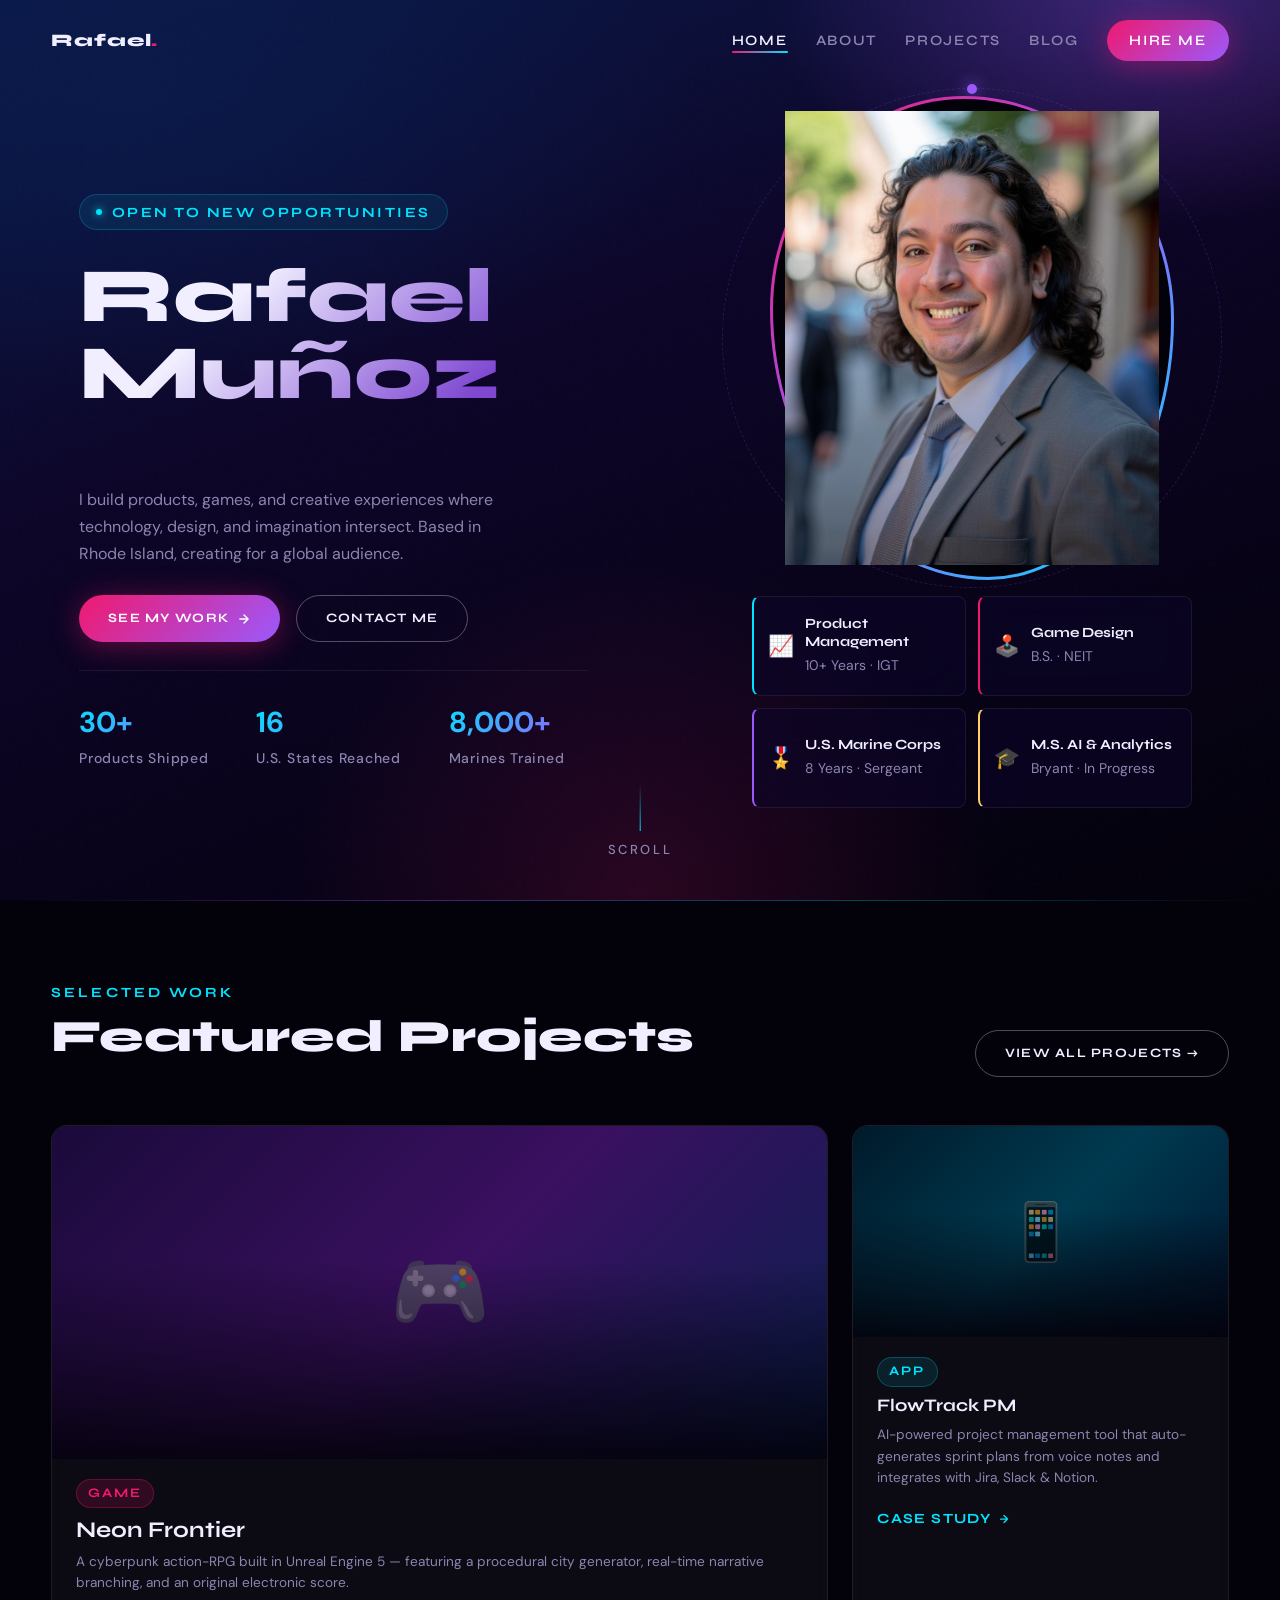
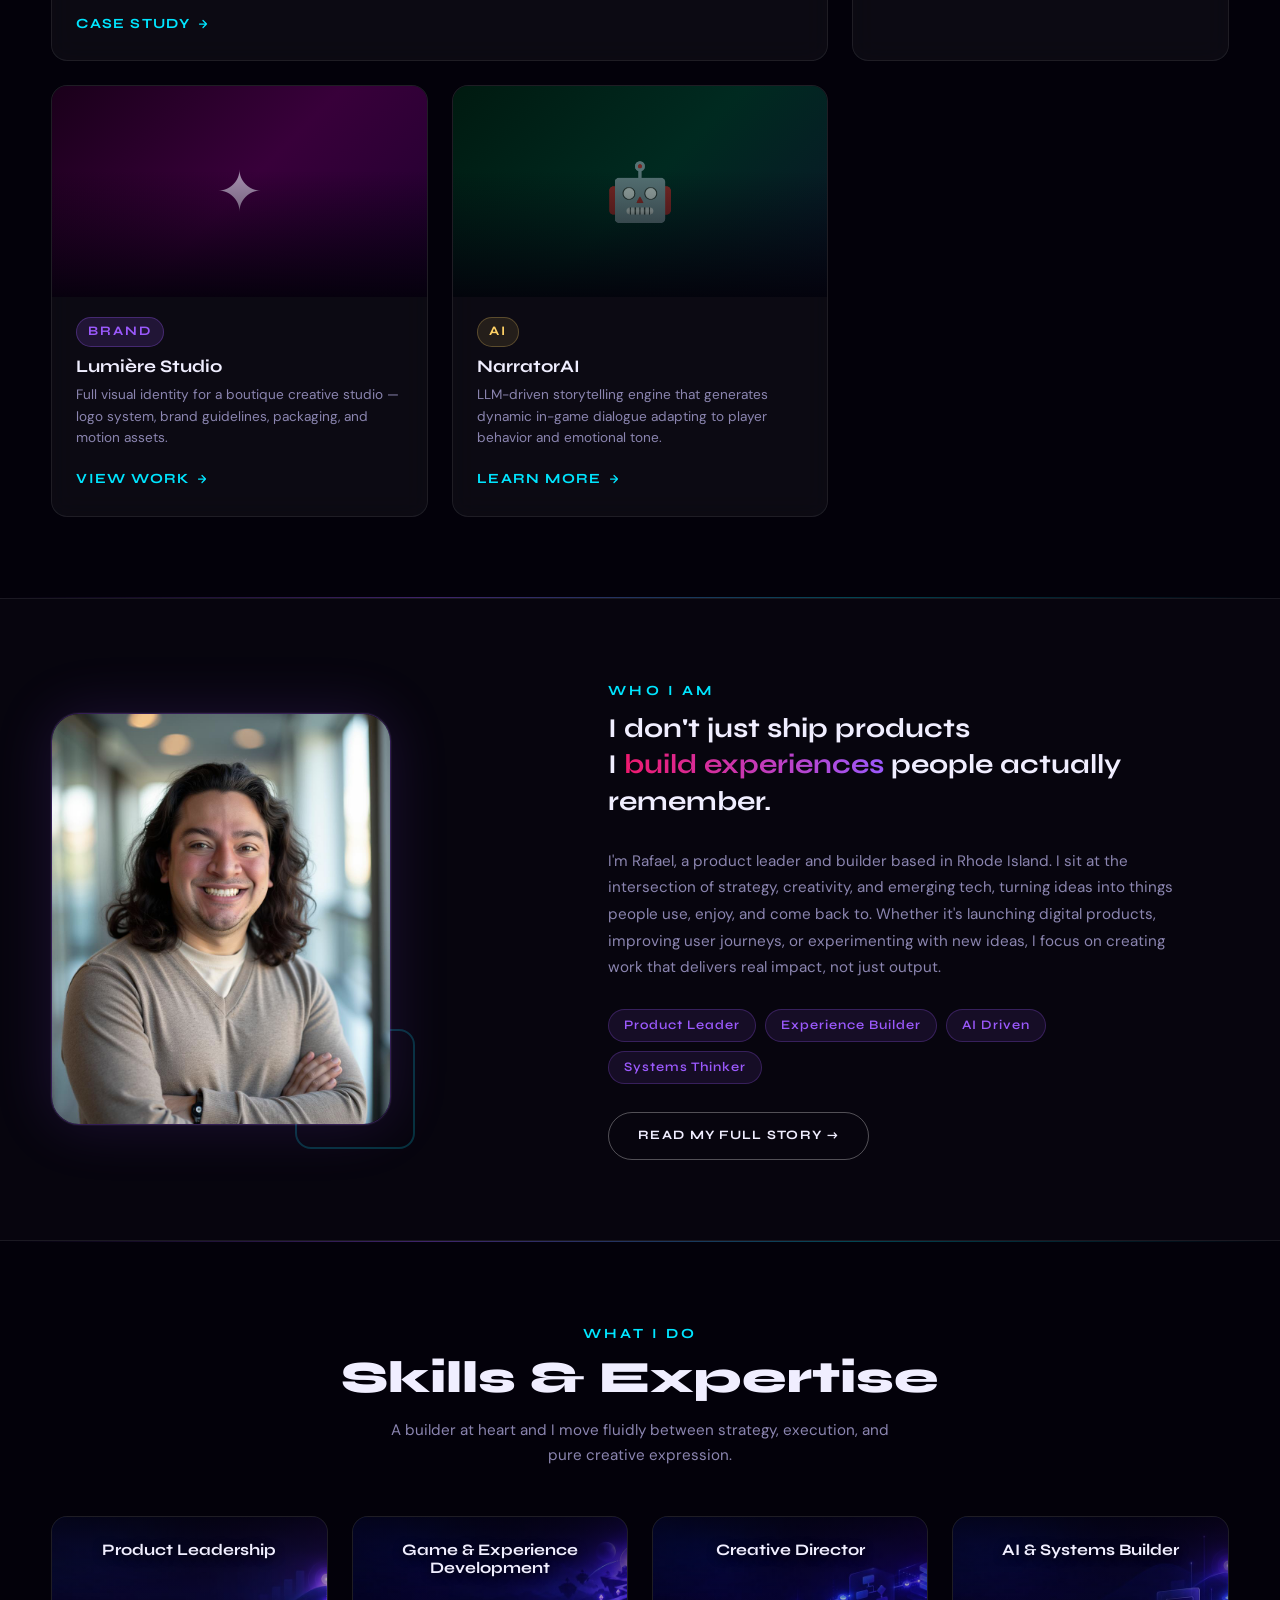
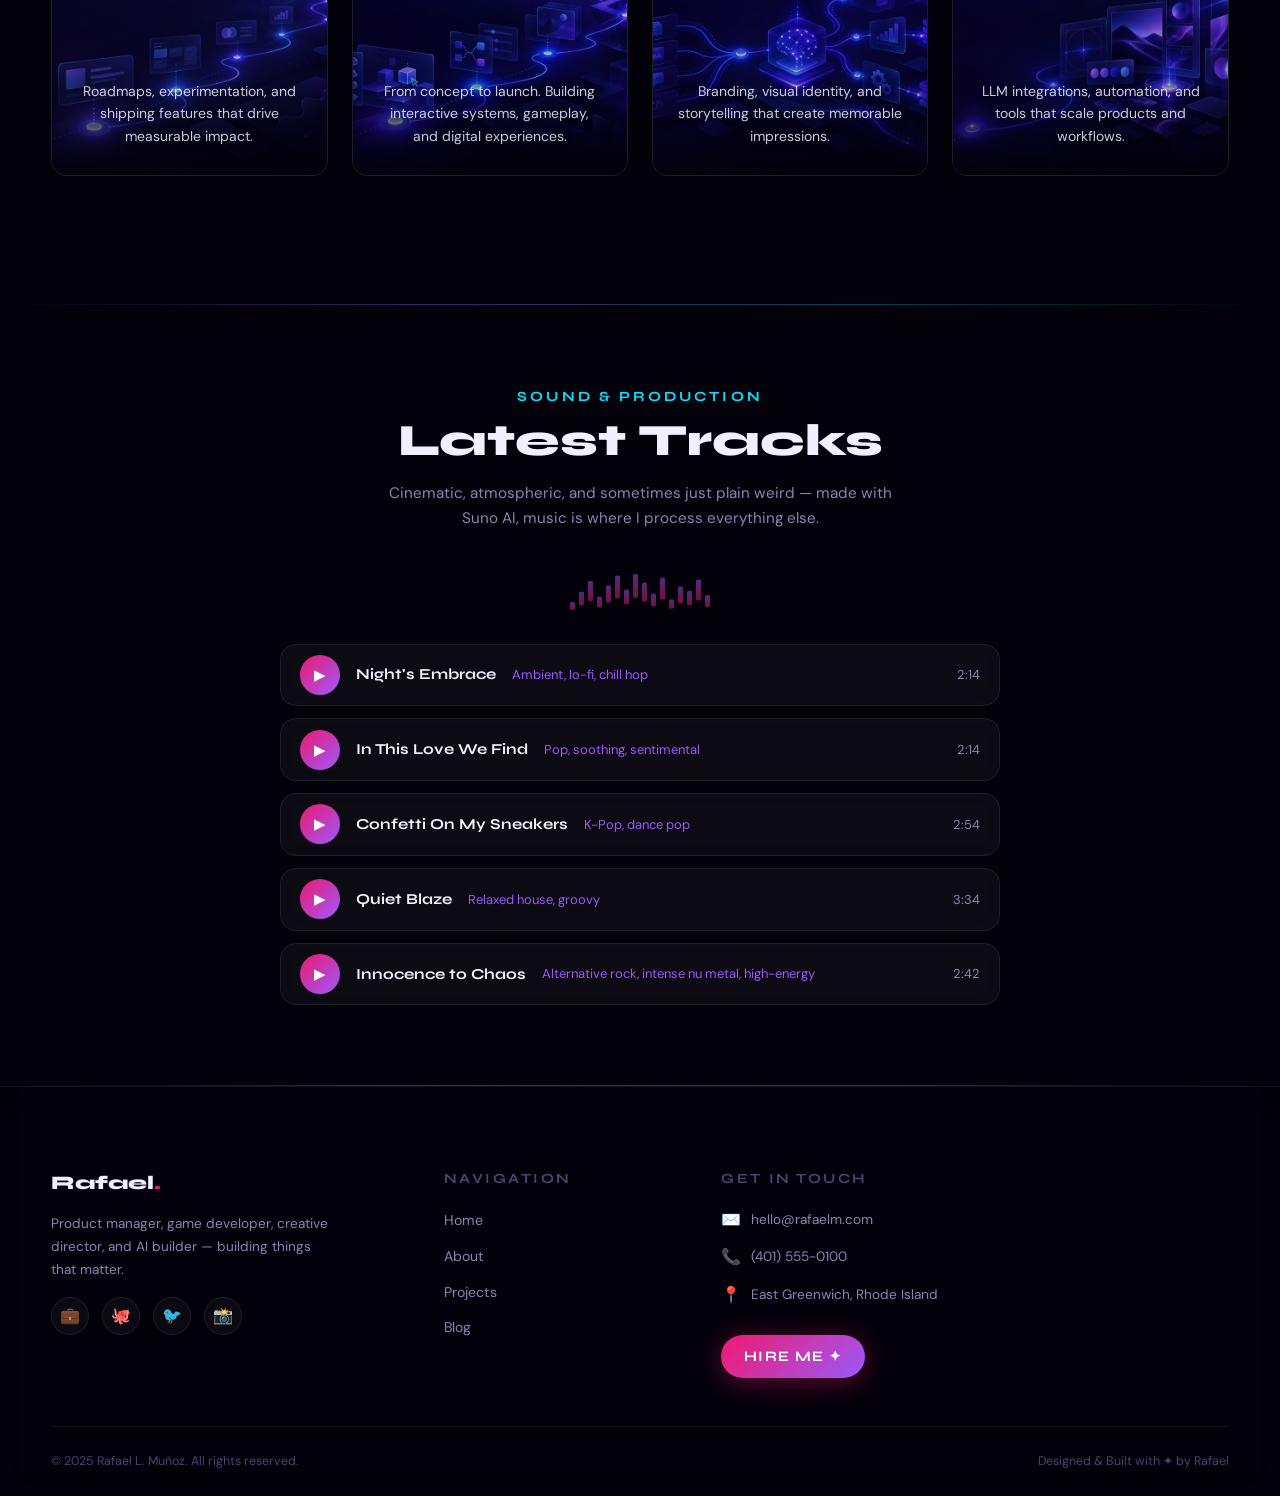
==== index.html @ a6463624 "Music player: single-line track rows, Night's Embrace moved to first Per direct feedback: rows were " ====
<!DOCTYPE html>
<html lang="en">
<head>
  <meta charset="UTF-8" />
  <meta name="viewport" content="width=device-width, initial-scale=1.0" />
  <title>Rafael L. Muñoz — Portfolio</title>
  <meta name="description" content="Product Manager, Game Developer, Creative Director & AI Builder." />

  <link rel="preconnect" href="https://fonts.googleapis.com" />
  <link rel="preconnect" href="https://fonts.gstatic.com" crossorigin />
  <link rel="stylesheet" href="styles.css" />

  <!-- Page-specific: scroll-cue animation (index only) -->
  <style>
    /* ── Scroll Cue ─────────────────────────────── */
    .scroll-cue {
      position: absolute;
      bottom: 2.5rem;
      left: 50%;
      transform: translateX(-50%);
      display: flex;
      flex-direction: column;
      align-items: center;
      gap: 0.5rem;
      text-decoration: none;
      z-index: 10;
      opacity: 0;
      animation: scrollCueFadeIn 1s ease 1.8s forwards;
    }
    .scroll-line {
      width: 1.5px;
      height: 48px;
      background: linear-gradient(to bottom, transparent, var(--accent-cyan));
      border-radius: 9999px;
      position: relative;
      overflow: hidden;
    }
    .scroll-line::after {
      content: '';
      position: absolute;
      top: -100%;
      left: 0;
      width: 100%;
      height: 50%;
      background: #fff;
      border-radius: 9999px;
      animation: scrollLineDrop 1.6s ease-in-out 2s infinite;
    }
    .scroll-label {
      font-size: 0.8125rem;
      letter-spacing: 0.2em;
      text-transform: uppercase;
      color: var(--text-muted);
      font-weight: 500;
    }
    .scroll-cue:hover .scroll-label { color: var(--accent-cyan); }

    @keyframes scrollLineDrop {
      0%   { top: -100%; opacity: 0; }
      20%  { opacity: 1; }
      80%  { opacity: 1; }
      100% { top: 110%; opacity: 0; }
    }
    @keyframes scrollCueFadeIn { to { opacity: 1; } }

    @media (prefers-reduced-motion: reduce) {
      .scroll-cue { animation: none; opacity: 1; }
      .scroll-line::after { animation: none; }
    }

    /* Hero needs position:relative so the absolute cue is anchored */
    #hero { position: relative; }

    /* ── Music section — real self-hosted tracks (made with Suno AI,
       not distributed anywhere else, so no Spotify/embed option).
       Wave bars only actually animate while a track is playing —
       driven by JS toggling .playing on .wave-bars, not a constant
       decorative loop. ── */
    .wave-bars {
      display: flex; align-items: flex-end; justify-content: center;
      gap: 4px; height: 60px; margin: 1.5rem auto 0;
    }
    .wave-bar {
      width: 5px; border-radius: 3px;
      background: linear-gradient(to top, var(--accent-pink), var(--accent-violet));
      animation: waveBounce 1.2s ease-in-out infinite;
      animation-play-state: paused;
      transform: scaleY(.4); opacity: .5;
    }
    .wave-bars.playing .wave-bar { animation-play-state: running; }
    .wave-bar:nth-child(odd) { animation-delay: .15s; }
    .wave-bar:nth-child(3n)  { animation-delay: .3s;  }
    .wave-bar:nth-child(4n)  { animation-delay: .45s; }
    @keyframes waveBounce {
      0%, 100% { transform: scaleY(.4); opacity: .5; }
      50%       { transform: scaleY(1);  opacity: 1;  }
    }
    @media (prefers-reduced-motion: reduce) {
      .wave-bar { animation: none !important; transform: scaleY(.6); opacity: .7; }
    }

    .track-list {
      max-width: 720px; margin: var(--sp-md) auto 0;
      display: flex; flex-direction: column; gap: .75rem;
      text-align: left;
    }
    .track-row {
      display: flex; align-items: center; gap: 1rem;
      background: var(--card-bg); border: 1px solid var(--card-border);
      border-radius: var(--radius-md); padding: .65rem 1.2rem;
      backdrop-filter: blur(12px); transition: all var(--transition);
    }
    .track-row:hover { border-color: rgba(155,89,252,.35); }
    .track-row.is-playing { border-color: var(--accent-pink); background: rgba(240,25,110,.06); }
    .track-play-btn {
      flex-shrink: 0; width: 40px; height: 40px; border-radius: 50%;
      border: none; cursor: pointer;
      background: linear-gradient(135deg, var(--accent-pink), var(--accent-violet));
      color: #fff; font-size: .95rem;
      display: flex; align-items: center; justify-content: center;
      transition: transform var(--transition);
    }
    .track-play-btn:hover { transform: scale(1.08); }
    /* One line on desktop: name, genre, timer left to right, using
       the horizontal room a card has instead of stacking vertically. */
    .track-info { flex: 1; min-width: 0; display: flex; align-items: center; gap: 1rem; }
    .track-name {
      font-family: var(--font-display); font-weight: 700; font-size: .95rem;
      color: var(--text-primary); white-space: nowrap; overflow: hidden; text-overflow: ellipsis;
      flex: 0 0 auto;
    }
    .track-genre {
      font-size: .8125rem; color: var(--accent-violet);
      white-space: nowrap; overflow: hidden; text-overflow: ellipsis;
      flex: 1 1 auto; min-width: 0;
    }
    .track-time {
      font-size: .8125rem; color: var(--text-muted);
      flex: 0 0 auto; white-space: nowrap;
    }
    /* Back to stacked lines once a single row genuinely can't fit
       name + genre + time legibly. */
    @media (max-width: 600px) {
      .track-row  { align-items: flex-start; padding: .9rem 1.2rem; }
      .track-info { flex-direction: column; align-items: flex-start; gap: .2rem; }
      .track-name, .track-genre { max-width: 100%; }
      .track-time { margin-top: .1rem; }
    }
  </style>
</head>
<body>

<!-- ── Shared nav injected by nav.js ── -->
<div id="site-nav"></div>


<!-- ============================================================
     HERO SECTION
     ============================================================ -->
<section id="hero">
  <div class="container" style="display:contents;">

    <!-- Content (left) -->
    <div class="hero-content container" style="max-width:560px; padding-left: clamp(1rem,4vw,4rem);">

      <!-- Eyebrow pill -->
      <div class="hero-eyebrow">
        <span>Open to New Opportunities</span>
      </div>

      <!-- Name -->
      <h1 class="hero-name display">Rafael<br>Muñoz</h1>

      <!-- Rotating tagline -->
      <p class="hero-tagline">
        <span class="rotating-text">Product Manager</span>
      </p>

      <!-- Description -->
      <p class="hero-desc">
        I build products, games, and creative experiences where technology, design, and imagination intersect. Based in Rhode Island, creating for a global audience.
      </p>

      <!-- CTAs -->
      <div class="hero-ctas">
        <a href="projects.html" class="btn btn-primary">
          See My Work
          <svg width="14" height="14" viewBox="0 0 24 24" fill="none" stroke="currentColor" stroke-width="2.5" stroke-linecap="round" stroke-linejoin="round"><path d="M5 12h14M12 5l7 7-7 7"/></svg>
        </a>
        <a href="contact.html" class="btn btn-outline">Contact Me</a>
      </div>

      <!-- Stats -->
      <div class="hero-stats">
        <div class="stat-item">
          <div class="stat-number">30+</div>
          <div class="stat-label">Products Shipped</div>
        </div>
        <div class="stat-item">
          <div class="stat-number">16</div>
          <div class="stat-label">U.S. States Reached</div>
        </div>
        <div class="stat-item">
          <div class="stat-number">8,000+</div>
          <div class="stat-label">Marines Trained</div>
        </div>
      </div>

    </div>

    <!-- Scroll cue -->
    <a href="#projects" class="scroll-cue" aria-label="Scroll down to Featured Projects">
      <span class="scroll-line"></span>
      <span class="scroll-label">Scroll</span>
    </a>

    <!-- Visual (right) -->
    <div class="hero-visual">

      <div class="hero-photo-stack">
        <div class="hero-orbit"></div>
        <div class="hero-photo-wrapper">
          <div class="hero-photo-ring"></div>
          <div class="hero-photo">
            <img src="Rafael L Munoz.jpeg" alt="Rafael L. Muñoz" loading="eager" />
          </div>
        </div>
      </div>

      <!-- Credential pills -->
      <div class="hero-credentials">
        <div class="hero-cred-pill" style="--cred-accent: var(--accent-cyan);">
          <div class="hero-cred-icon">📈</div>
          <div>
            <div class="hero-cred-text">Product Management</div>
            <div class="hero-cred-sub">10+ Years · IGT</div>
          </div>
        </div>
        <div class="hero-cred-pill" style="--cred-accent: var(--accent-pink);">
          <div class="hero-cred-icon">🕹️</div>
          <div>
            <div class="hero-cred-text">Game Design</div>
            <div class="hero-cred-sub">B.S. · NEIT</div>
          </div>
        </div>
        <div class="hero-cred-pill" style="--cred-accent: var(--accent-violet);">
          <div class="hero-cred-icon">🎖️</div>
          <div>
            <div class="hero-cred-text">U.S. Marine Corps</div>
            <div class="hero-cred-sub">8 Years · Sergeant</div>
          </div>
        </div>
        <div class="hero-cred-pill" style="--cred-accent: var(--accent-gold);">
          <div class="hero-cred-icon">🎓</div>
          <div>
            <div class="hero-cred-text">M.S. AI &amp; Analytics</div>
            <div class="hero-cred-sub">Bryant · In Progress</div>
          </div>
        </div>
      </div>

    </div>

  </div>
</section>

<hr class="divider" />


<!-- ============================================================
     FEATURED PROJECTS
     ============================================================ -->
<section id="projects">
  <div class="container">

    <div class="projects-header">
      <div>
        <p class="section-label">Selected Work</p>
        <h2 class="section-title display" data-reveal>Featured Projects</h2>
      </div>
      <a href="projects.html" class="btn btn-outline" data-reveal data-delay="2">View All Projects →</a>
    </div>

    <div class="projects-grid">

      <!-- Featured game card -->
      <article class="project-card project-card--featured card" data-reveal>
        <div class="project-thumb" style="background: linear-gradient(135deg, #1a0a3a, #3a1060, #0a2050);">
          <span style="font-size:5rem; opacity:0.6;">🎮</span>
          <div class="project-thumb-overlay"></div>
        </div>
        <div class="project-body">
          <span class="project-tag tag-games">Game</span>
          <h3 class="project-title display">Neon Frontier</h3>
          <p class="project-desc">A cyberpunk action-RPG built in Unreal Engine 5 — featuring a procedural city generator, real-time narrative branching, and an original electronic score.</p>
          <a href="projects.html" class="project-arrow">
            Case Study
            <svg width="12" height="12" viewBox="0 0 24 24" fill="none" stroke="currentColor" stroke-width="2.5" stroke-linecap="round" stroke-linejoin="round"><path d="M5 12h14M12 5l7 7-7 7"/></svg>
          </a>
        </div>
      </article>

      <!-- App card -->
      <article class="project-card card" data-reveal data-delay="1">
        <div class="project-thumb" style="background: linear-gradient(135deg, #001a2a, #003a50, #001530);">
          <span style="font-size:3.5rem; opacity:0.6;">📱</span>
          <div class="project-thumb-overlay"></div>
        </div>
        <div class="project-body">
          <span class="project-tag tag-apps">App</span>
          <h3 class="project-title display">FlowTrack PM</h3>
          <p class="project-desc">AI-powered project management tool that auto-generates sprint plans from voice notes and integrates with Jira, Slack & Notion.</p>
          <a href="projects.html" class="project-arrow">
            Case Study
            <svg width="12" height="12" viewBox="0 0 24 24" fill="none" stroke="currentColor" stroke-width="2.5" stroke-linecap="round" stroke-linejoin="round"><path d="M5 12h14M12 5l7 7-7 7"/></svg>
          </a>
        </div>
      </article>

      <!-- Brand card -->
      <article class="project-card card" data-reveal data-delay="2">
        <div class="project-thumb" style="background: linear-gradient(135deg, #1a001a, #38003a, #200030);">
          <span style="font-size:3.5rem; opacity:0.6;">✦</span>
          <div class="project-thumb-overlay"></div>
        </div>
        <div class="project-body">
          <span class="project-tag tag-brands">Brand</span>
          <h3 class="project-title display">Lumière Studio</h3>
          <p class="project-desc">Full visual identity for a boutique creative studio — logo system, brand guidelines, packaging, and motion assets.</p>
          <a href="projects.html" class="project-arrow">
            View Work
            <svg width="12" height="12" viewBox="0 0 24 24" fill="none" stroke="currentColor" stroke-width="2.5" stroke-linecap="round" stroke-linejoin="round"><path d="M5 12h14M12 5l7 7-7 7"/></svg>
          </a>
        </div>
      </article>

      <!-- AI card -->
      <article class="project-card card" data-reveal data-delay="3">
        <div class="project-thumb" style="background: linear-gradient(135deg, #001a10, #002a20, #0a1528);">
          <span style="font-size:3.5rem; opacity:0.6;">🤖</span>
          <div class="project-thumb-overlay"></div>
        </div>
        <div class="project-body">
          <span class="project-tag tag-ai">AI</span>
          <h3 class="project-title display">NarratorAI</h3>
          <p class="project-desc">LLM-driven storytelling engine that generates dynamic in-game dialogue adapting to player behavior and emotional tone.</p>
          <a href="projects.html" class="project-arrow">
            Learn More
            <svg width="12" height="12" viewBox="0 0 24 24" fill="none" stroke="currentColor" stroke-width="2.5" stroke-linecap="round" stroke-linejoin="round"><path d="M5 12h14M12 5l7 7-7 7"/></svg>
          </a>
        </div>
      </article>

    </div>
  </div>
</section>

<hr class="divider" />


<!-- ============================================================
     ABOUT PREVIEW
     ============================================================ -->
<section id="about-preview">
  <div class="container">
    <div class="about-grid">

      <div class="about-photo-frame" data-reveal="left">
        <div class="about-photo-inner">
          <img src="Rlm.jpeg" alt="Rafael L. Muñoz" loading="lazy" />
        </div>
        <div class="about-photo-deco"></div>
      </div>

      <div class="about-content" data-reveal="right">
        <p class="section-label">Who I Am</p>
        <h2 class="about-quote display">
          I don't just ship products <br>
          I <em>build experiences</em> people actually remember.
        </h2>
        <p class="about-body">
          I'm Rafael, a product leader and builder based in Rhode Island. I sit at the intersection of strategy, creativity, and emerging tech, turning ideas into things people use, enjoy, and come back to. Whether it's launching digital products, improving user journeys, or experimenting with new ideas, I focus on creating work that delivers real impact, not just output.
        </p>
        <div class="about-chips">
          <span class="chip">Product Leader</span>
          <span class="chip">Experience Builder</span>
          <span class="chip">AI Driven</span>
          <span class="chip">Systems Thinker</span>
        </div>
        <a href="about.html" class="btn btn-outline">Read My Full Story →</a>
      </div>

    </div>
  </div>
</section>

<hr class="divider" />


<!-- ============================================================
     SKILLS / AREAS
     ============================================================ -->
<section id="skills">
  <div class="container">

    <div class="skills-header" data-reveal>
      <p class="section-label">What I Do</p>
      <h2 class="section-title display">Skills &amp; Expertise</h2>
      <p style="color:var(--text-muted); max-width:520px; margin:0 auto; font-size:0.95rem;">
        A builder at heart and I move fluidly between strategy, execution, and pure creative expression.
      </p>
    </div>

    <div class="skills-grid">

      <div class="skill-card card" style="--skill-accent: var(--accent-cyan);" data-reveal data-delay="1">
        <img class="skill-card-img" src="skill-product-leadership.jpg" alt="" loading="lazy" />
        <div class="skill-card-overlay"></div>
        <div class="skill-card-top">
          <h3 class="skill-title display">Product Leadership</h3>
        </div>
        <div class="skill-card-bottom">
          <p class="skill-desc">Roadmaps, experimentation, and shipping features that drive measurable impact.</p>
        </div>
      </div>

      <div class="skill-card card" style="--skill-accent: var(--accent-pink);" data-reveal data-delay="2">
        <img class="skill-card-img" src="skill-game-experience.jpg" alt="" loading="lazy" />
        <div class="skill-card-overlay"></div>
        <div class="skill-card-top">
          <h3 class="skill-title display">Game & Experience Development</h3>
        </div>
        <div class="skill-card-bottom">
          <p class="skill-desc">From concept to launch. Building interactive systems, gameplay, and digital experiences.</p>
        </div>
      </div>

      <div class="skill-card card" style="--skill-accent: var(--accent-violet);" data-reveal data-delay="3">
        <img class="skill-card-img" src="skill-creative-director.jpg" alt="" loading="lazy" />
        <div class="skill-card-overlay"></div>
        <div class="skill-card-top">
          <h3 class="skill-title display">Creative Director</h3>
        </div>
        <div class="skill-card-bottom">
          <p class="skill-desc">Branding, visual identity, and storytelling that create memorable impressions.</p>
        </div>
      </div>

      <div class="skill-card card" style="--skill-accent: var(--accent-gold);" data-reveal data-delay="4">
        <img class="skill-card-img" src="skill-ai-systems.jpg" alt="" loading="lazy" />
        <div class="skill-card-overlay"></div>
        <div class="skill-card-top">
          <h3 class="skill-title display">AI &amp; Systems Builder</h3>
        </div>
        <div class="skill-card-bottom">
          <p class="skill-desc">LLM integrations, automation, and tools that scale products and workflows.</p>
        </div>
      </div>

    </div>

  </div>
</section>

<hr class="divider" />


<!-- ============================================================
     MUSIC — real self-hosted tracks made with Suno AI. Not on
     Spotify/streaming anywhere else, so a native player is the only
     option — plain <audio> per track, one shared "only one plays at
     a time" controller below. Wave bars only animate while
     something is actually playing.
     ============================================================ -->
<section id="music">
  <div class="container" style="text-align:center;">
    <p class="section-label" data-reveal>Sound & Production</p>
    <h2 class="section-title display" data-reveal>Latest Tracks</h2>
    <p style="color:var(--text-muted); max-width:520px; margin:0 auto; font-size:0.95rem;" data-reveal data-delay="1">
      Cinematic, atmospheric, and sometimes just plain weird — made with Suno AI, music is where I process everything else.
    </p>
    <div class="wave-bars" id="wave-bars" data-reveal data-delay="2">
      <div class="wave-bar" style="height:20px"></div><div class="wave-bar" style="height:35px"></div>
      <div class="wave-bar" style="height:50px"></div><div class="wave-bar" style="height:28px"></div>
      <div class="wave-bar" style="height:44px"></div><div class="wave-bar" style="height:58px"></div>
      <div class="wave-bar" style="height:38px"></div><div class="wave-bar" style="height:60px"></div>
      <div class="wave-bar" style="height:48px"></div><div class="wave-bar" style="height:32px"></div>
      <div class="wave-bar" style="height:55px"></div><div class="wave-bar" style="height:24px"></div>
      <div class="wave-bar" style="height:42px"></div><div class="wave-bar" style="height:36px"></div>
      <div class="wave-bar" style="height:52px"></div><div class="wave-bar" style="height:30px"></div>
    </div>

    <div class="track-list" data-reveal data-delay="3">
      <div class="track-row" data-src="track-nights-embrace.mp3">
        <button class="track-play-btn" aria-label="Play Night's Embrace">▶</button>
        <div class="track-info">
          <div class="track-name">Night's Embrace</div>
          <div class="track-genre">Ambient, lo-fi, chill hop</div>
          <div class="track-time">--:--</div>
        </div>
      </div>
      <div class="track-row" data-src="track-in-this-love-we-find.mp3">
        <button class="track-play-btn" aria-label="Play In This Love We Find">▶</button>
        <div class="track-info">
          <div class="track-name">In This Love We Find</div>
          <div class="track-genre">Pop, soothing, sentimental</div>
          <div class="track-time">--:--</div>
        </div>
      </div>
      <div class="track-row" data-src="track-confetti-on-my-sneakers.mp3">
        <button class="track-play-btn" aria-label="Play Confetti On My Sneakers">▶</button>
        <div class="track-info">
          <div class="track-name">Confetti On My Sneakers</div>
          <div class="track-genre">K-Pop, dance pop</div>
          <div class="track-time">--:--</div>
        </div>
      </div>
      <div class="track-row" data-src="track-quiet-blaze.mp3">
        <button class="track-play-btn" aria-label="Play Quiet Blaze">▶</button>
        <div class="track-info">
          <div class="track-name">Quiet Blaze</div>
          <div class="track-genre">Relaxed house, groovy</div>
          <div class="track-time">--:--</div>
        </div>
      </div>
      <div class="track-row" data-src="track-innocence-to-chaos.mp3">
        <button class="track-play-btn" aria-label="Play Innocence to Chaos">▶</button>
        <div class="track-info">
          <div class="track-name">Innocence to Chaos</div>
          <div class="track-genre">Alternative rock, intense nu metal, high-energy</div>
          <div class="track-time">--:--</div>
        </div>
      </div>
    </div>
  </div>
</section>

<hr class="divider" />


<!-- ── Shared footer injected by nav.js ── -->
<div id="site-footer"></div>


<script src="nav.js"></script>
<script>
  /* ── Music player — one <audio preload="metadata"> per row so each
     track's real length shows immediately on load (it's static, no
     reason to wait for a play click to reveal it) without downloading
     the full ~19.6MB across all 5 files. Only one track plays at a
     time: starting one pauses whichever other one was going. ── */
  const waveBars = document.getElementById('wave-bars');

  function formatTime(sec) {
    if (!isFinite(sec)) return '--:--';
    const m = Math.floor(sec / 60);
    const s = Math.floor(sec % 60).toString().padStart(2, '0');
    return `${m}:${s}`;
  }

  function anyPlaying(players) { return players.some(p => !p.audio.paused); }

  const players = [...document.querySelectorAll('.track-row')].map(row => {
    const audio  = new Audio(row.dataset.src);
    audio.preload = 'metadata';
    const btn    = row.querySelector('.track-play-btn');
    const timeEl = row.querySelector('.track-time');
    return { row, audio, btn, timeEl };
  });

  players.forEach(p => {
    p.audio.addEventListener('loadedmetadata', () => {
      p.timeEl.textContent = formatTime(p.audio.duration);
    });
    p.audio.addEventListener('play', () => {
      players.forEach(other => { if (other !== p) other.audio.pause(); });
      p.row.classList.add('is-playing');
      p.btn.textContent = '⏸';
      waveBars.classList.add('playing');
    });
    p.audio.addEventListener('pause', () => {
      p.row.classList.remove('is-playing');
      p.btn.textContent = '▶';
      p.timeEl.textContent = formatTime(p.audio.duration);
      if (!anyPlaying(players)) waveBars.classList.remove('playing');
    });
    p.audio.addEventListener('ended', () => {
      p.timeEl.textContent = formatTime(p.audio.duration);
    });
    p.audio.addEventListener('timeupdate', () => {
      if (p.audio.paused) return;
      p.timeEl.textContent = `${formatTime(p.audio.currentTime)} / ${formatTime(p.audio.duration)}`;
    });
    p.btn.addEventListener('click', () => {
      if (p.audio.paused) {
        p.audio.play().catch(() => {
          // Autoplay/decoding can be blocked by the browser; fail quietly
          // rather than leave the button stuck on a stale "playing" state.
          p.row.classList.remove('is-playing');
          p.btn.textContent = '▶';
        });
      } else {
        p.audio.pause();
      }
    });
  });
</script>
</body>
</html>
---- styles.css ----
/* ============================================================
   RAFAEL L. MUÑOZ — PORTFOLIO
   styles.css  |  Single source of truth for all pages
   ============================================================ */

/* ── Google Fonts ─────────────────────────────────────────── */
@import url('https://fonts.googleapis.com/css2?family=Syne:wght@400;600;700;800&family=DM+Sans:ital,wght@0,300;0,400;0,500;0,700;1,300&display=swap');

/* ── Design Tokens ────────────────────────────────────────── */
:root {
  /* Background gradient stops */
  --bg-deep:      #03010a;
  --bg-mid:       #0d0528;
  --bg-blue:      #0a1a4a;

  /* Accent palette */
  --accent-pink:  #f0196e;
  --accent-cyan:  #00e5ff;
  --accent-violet:#9b59fc;
  --accent-gold:  #ffd166;

  /* Text */
  --text-primary: #f0eeff;
  --text-muted:   #8b85b0;
  --text-dim:     #4a4470;

  /* Surfaces */
  --card-bg:      rgba(255,255,255,0.04);
  --card-border:  rgba(255,255,255,0.08);
  --glass:        rgba(13,5,40,0.6);

  /* Spacing scale */
  --sp-xs: 0.5rem;
  --sp-sm: 1rem;
  --sp-md: 1.75rem;
  --sp-lg: 3rem;
  --sp-xl: 5rem;

  /* Typography */
  --font-display: 'Syne', sans-serif;
  --font-body:    'DM Sans', sans-serif;

  /* Radii */
  --radius-sm:  8px;
  --radius-md: 16px;
  --radius-lg: 28px;
  --radius-xl: 48px;

  /* Transitions */
  --ease: cubic-bezier(0.4, 0, 0.2, 1);
  --transition: 0.35s var(--ease);
}

/* ── Reset & Base ─────────────────────────────────────────── */
*, *::before, *::after { box-sizing: border-box; margin: 0; padding: 0; }

html {
  scroll-behavior: smooth;
  font-size: 16px;
}

body {
  font-family: var(--font-body);
  background-color: var(--bg-deep);
  color: var(--text-primary);
  line-height: 1.65;
  overflow-x: hidden;
  -webkit-font-smoothing: antialiased;
}

/* ── Global Background ────────────────────────────────────── */
body::before {
  content: '';
  position: fixed;
  inset: 0;
  background:
    radial-gradient(ellipse 80% 60% at 10% 10%,  rgba(10,26,74,0.85)  0%, transparent 55%),
    radial-gradient(ellipse 60% 50% at 90% 0%,   rgba(155,89,252,0.35) 0%, transparent 50%),
    radial-gradient(ellipse 50% 70% at 50% 100%,  rgba(240,25,110,0.15) 0%, transparent 55%),
    linear-gradient(160deg, #0a1a4a 0%, #0d0528 40%, #03010a 100%);
  z-index: -2;
  pointer-events: none;
}

/* Noise overlay */
body::after {
  content: '';
  position: fixed;
  inset: 0;
  background-image: url("data:image/svg+xml,%3Csvg viewBox='0 0 256 256' xmlns='http://www.w3.org/2000/svg'%3E%3Cfilter id='n'%3E%3CfeTurbulence type='fractalNoise' baseFrequency='0.9' numOctaves='4' stitchTiles='stitch'/%3E%3C/filter%3E%3Crect width='100%25' height='100%25' filter='url(%23n)' opacity='0.04'/%3E%3C/svg%3E");
  opacity: 0.3;
  z-index: -1;
  pointer-events: none;
}

img { max-width: 100%; display: block; }
a  { color: inherit; text-decoration: none; }
ul { list-style: none; }

/* ── Typography Helpers ───────────────────────────────────── */
.display { font-family: var(--font-display); }

h1, h2, h3, h4 { font-family: var(--font-display); line-height: 1.1; }

.section-label {
  font-family: var(--font-display);
  font-size: 0.875rem;
  font-weight: 700;
  letter-spacing: 0.22em;
  text-transform: uppercase;
  color: var(--accent-cyan);
  margin-bottom: var(--sp-xs);
}

.section-title {
  font-size: clamp(1.8rem, 4vw, 2.8rem);
  font-weight: 800;
  margin-bottom: var(--sp-sm);
}

/* ── Layout Utilities ─────────────────────────────────────── */
.container {
  width: min(1200px, 92vw);
  margin-inline: auto;
}

section { padding: var(--sp-xl) 0; }

/* ── Glow Helpers ─────────────────────────────────────────── */
.glow-pink   { text-shadow: 0 0 40px rgba(240,25,110,0.6); }
.glow-cyan   { text-shadow: 0 0 40px rgba(0,229,255,0.5);  }
.glow-violet { text-shadow: 0 0 40px rgba(155,89,252,0.5); }

.accent-pink   { color: var(--accent-pink);   }
.accent-cyan   { color: var(--accent-cyan);   }
.accent-violet { color: var(--accent-violet); }

/* ── Buttons ──────────────────────────────────────────────── */
.btn {
  display: inline-flex;
  align-items: center;
  gap: 0.5rem;
  padding: 0.75rem 1.8rem;
  border-radius: var(--radius-xl);
  font-family: var(--font-display);
  font-size: 0.8rem;
  font-weight: 700;
  letter-spacing: 0.1em;
  text-transform: uppercase;
  cursor: pointer;
  border: none;
  transition: all var(--transition);
}

.btn-primary {
  background: linear-gradient(135deg, var(--accent-pink), var(--accent-violet));
  color: #fff;
  box-shadow: 0 4px 30px rgba(240,25,110,0.4);
}
.btn-primary:hover {
  transform: translateY(-3px);
  box-shadow: 0 8px 40px rgba(240,25,110,0.6);
}

.btn-outline {
  background: transparent;
  color: var(--text-primary);
  border: 1.5px solid rgba(255,255,255,0.3);
}
.btn-outline:hover {
  border-color: var(--accent-cyan);
  color: var(--accent-cyan);
  box-shadow: 0 0 20px rgba(0,229,255,0.2);
  transform: translateY(-2px);
}

/* ── Glass Card ───────────────────────────────────────────── */
.card {
  background: var(--card-bg);
  border: 1px solid var(--card-border);
  border-radius: var(--radius-md);
  backdrop-filter: blur(12px);
  -webkit-backdrop-filter: blur(12px);
  transition: all var(--transition);
  overflow: hidden;
}

.card:hover {
  border-color: rgba(155,89,252,0.35);
  transform: translateY(-6px);
  box-shadow: 0 20px 60px rgba(0,0,0,0.4), 0 0 0 1px rgba(155,89,252,0.15);
}

/* ── Divider ──────────────────────────────────────────────── */
.divider {
  height: 1px;
  background: linear-gradient(90deg, transparent, rgba(155,89,252,0.4), rgba(0,229,255,0.3), transparent);
  margin: 0;
  border: none;
}

/* ============================================================
   NAVIGATION
   ============================================================ */
#navbar {
  position: fixed;
  top: 0;
  left: 0;
  right: 0;
  z-index: 1000;
  padding: 0;
  transition: all var(--transition);
}

#navbar.scrolled,
#navbar.menu-open {
  background: rgba(3,1,10,0.85);
  backdrop-filter: blur(20px);
  -webkit-backdrop-filter: blur(20px);
  border-bottom: 1px solid rgba(255,255,255,0.06);
  box-shadow: 0 4px 40px rgba(0,0,0,0.5);
}

.nav-inner {
  display: flex;
  align-items: center;
  justify-content: space-between;
  padding: 1.25rem 0;
}

.nav-logo {
  font-family: var(--font-display);
  font-size: 1.1rem;
  font-weight: 800;
  letter-spacing: 0.05em;
}
.nav-logo span { color: var(--accent-pink); }

.nav-links {
  display: flex;
  align-items: center;
  gap: var(--sp-md);
}

.nav-links a {
  font-family: var(--font-display);
  font-size: 0.9rem;
  font-weight: 600;
  letter-spacing: 0.12em;
  text-transform: uppercase;
  color: var(--text-muted);
  transition: color var(--transition);
  position: relative;
}

.nav-links a::after {
  content: '';
  position: absolute;
  bottom: -4px;
  left: 0;
  right: 0;
  height: 2px;
  background: linear-gradient(90deg, var(--accent-pink), var(--accent-cyan));
  transform: scaleX(0);
  transition: transform var(--transition);
  border-radius: 2px;
}

.nav-links a:hover,
.nav-links a.active {
  color: var(--text-primary);
}

.nav-links a:hover::after,
.nav-links a.active::after { transform: scaleX(1); }

.nav-cta {
  padding: 0.55rem 1.4rem;
  font-size: 0.9rem;
  /* Ensure text stays white — btn-primary gradient can be overridden by
     .nav-links a color rule without this explicit declaration */
  color: #ffffff;
}
.nav-cta:hover { color: #ffffff; }

/* Hamburger */
.hamburger {
  display: none;
  flex-direction: column;
  gap: 5px;
  cursor: pointer;
  padding: 4px;
  background: none;
  border: none;
}
.hamburger span {
  display: block;
  width: 24px;
  height: 2px;
  background: var(--text-primary);
  border-radius: 2px;
  transition: all var(--transition);
}

/* Mobile nav drawer */
.nav-mobile {
  display: none;
  flex-direction: column;
  gap: var(--sp-sm);
  padding: var(--sp-sm) 0 var(--sp-md);
  border-top: 1px solid rgba(255,255,255,0.06);
}
.nav-mobile.open { display: flex; }
.nav-mobile a {
  font-family: var(--font-display);
  font-size: 0.9rem;
  font-weight: 600;
  letter-spacing: 0.1em;
  text-transform: uppercase;
  color: var(--text-muted);
  padding: 0.4rem 0;
  transition: color var(--transition);
}
.nav-mobile a:hover,
.nav-mobile a.active { color: var(--text-primary); }

/* Mobile CTA in drawer — styled as a compact pill */
.nav-mobile-cta {
  display: inline-block;
  width: fit-content;
   margin-top: 0.5rem;
  /* !important needed — .nav-mobile a's padding rule has higher
     specificity (class+element vs. this rule's single class) and was
     silently winning, leaving this pill with zero horizontal padding. */
  padding: 0.75rem 1.75rem !important;
  border-radius: var(--radius-xl);
  background: linear-gradient(135deg, var(--accent-pink), var(--accent-violet));
  color: #fff !important;
  font-size: 0.9rem;
   text-align: center;
}

/* ============================================================
   HERO SECTION
   ============================================================ */
#hero {
  min-height: 100vh;
  display: grid;
  grid-template-columns: 1fr 1fr;
  align-items: center;
  gap: var(--sp-lg);
  padding-top: 6rem;
}

.hero-content { padding-top: var(--sp-lg); }

.hero-eyebrow {
  display: inline-flex;
  align-items: center;
  gap: 0.6rem;
  background: rgba(0,229,255,0.08);
  border: 1px solid rgba(0,229,255,0.2);
  border-radius: var(--radius-xl);
  padding: 0.35rem 1rem;
  margin-bottom: var(--sp-md);
}

.hero-eyebrow span {
  font-family: var(--font-display);
  font-size: 0.875rem;
  font-weight: 700;
  letter-spacing: 0.18em;
  text-transform: uppercase;
  color: var(--accent-cyan);
}

.hero-eyebrow::before {
  content: '';
  width: 6px;
  height: 6px;
  background: var(--accent-cyan);
  border-radius: 50%;
  box-shadow: 0 0 8px var(--accent-cyan);
  animation: pulse 2s ease-in-out infinite;
}

@keyframes pulse {
  0%, 100% { opacity: 1; transform: scale(1); }
  50%       { opacity: 0.5; transform: scale(0.8); }
}

.hero-name {
  font-size: clamp(2.8rem, 6vw, 5.5rem);
  font-weight: 800;
  line-height: 1.0;
  margin-bottom: 0.3rem;
  background: linear-gradient(135deg, #f0eeff 30%, rgba(155,89,252,0.8) 80%);
  -webkit-background-clip: text;
  -webkit-text-fill-color: transparent;
  background-clip: text;
}

.hero-tagline {
  font-size: clamp(1.2rem, 2.8vw, 2rem);
  font-weight: 700;
  color: var(--accent-pink);
  margin-bottom: var(--sp-sm);
  font-family: var(--font-display);
}

.hero-tagline .rotating-text {
  display: inline-block;
  min-width: 280px;
}

.hero-desc {
  font-size: 1rem;
  color: var(--text-muted);
  line-height: 1.7;
  max-width: 420px;
  margin-bottom: var(--sp-md);
}

.hero-ctas {
  display: flex;
  gap: var(--sp-sm);
  flex-wrap: wrap;
}

.hero-stats {
  display: flex;
  gap: var(--sp-lg);
  margin-top: var(--sp-md);
  padding-top: var(--sp-md);
  border-top: 1px solid rgba(255,255,255,0.07);
}

.stat-item { text-align: left; }
.stat-number {
  font-family: var(--font-body);
  font-size: 1.8rem;
  font-weight: 700;
  background: linear-gradient(135deg, var(--accent-cyan), var(--accent-violet));
  -webkit-background-clip: text;
  -webkit-text-fill-color: transparent;
  background-clip: text;
}
.stat-label {
  font-size: 0.875rem;
  font-weight: 500;
  color: var(--text-muted);
  letter-spacing: 0.05em;
}

/* Hero visual */
.hero-visual {
  display: flex;
  flex-direction: column;
  justify-content: center;
  align-items: center;
  gap: var(--sp-md);
}

/* Groups the orbiting ring + photo so it keeps centering on itself,
   independent of the credential pills stacked below it. */
.hero-photo-stack {
  display: flex;
  justify-content: center;
  align-items: center;
  position: relative;
}

.hero-photo-wrapper {
  position: relative;
  width: 380px;
  height: 460px;
}

.hero-photo-ring {
  position: absolute;
  inset: -12px;
  border-radius: 48% 52% 46% 54% / 44% 46% 54% 56%;
  background: linear-gradient(135deg, var(--accent-pink), var(--accent-violet), var(--accent-cyan));
  animation: morph 8s ease-in-out infinite;
  z-index: 0;
}

@keyframes morph {
  0%, 100% { border-radius: 48% 52% 46% 54% / 44% 46% 54% 56%; }
  25%       { border-radius: 54% 46% 52% 48% / 52% 48% 46% 54%; }
  50%       { border-radius: 40% 60% 50% 50% / 50% 40% 60% 50%; }
  75%       { border-radius: 55% 45% 48% 52% / 48% 55% 45% 52%; }
}

.hero-photo-ring::after {
  content: '';
  position: absolute;
  inset: 3px;
  border-radius: inherit;
  background: var(--bg-deep);
  animation: morph 8s ease-in-out infinite;
}

.hero-photo {
  position: absolute;
  inset: 3px;
  border-radius: inherit;
  z-index: 1;
  overflow: hidden;
}
.hero-photo::after {
  content: '';
  position: absolute;
  inset: 0;
  background: linear-gradient(to bottom, transparent 50%, rgba(3,1,10,0.4));
}

.hero-photo img {
  width: 100%;
  height: 100%;
  object-fit: cover;
  object-position: center top;
  border-radius: inherit;
  animation: morph 8s ease-in-out infinite;
}

/* Credential pills — sit below the photo, static (not floating) */
.hero-credentials {
  display: grid;
  grid-template-columns: 1fr 1fr;
  gap: 0.75rem;
  width: 100%;
  max-width: 440px;
}

.hero-cred-pill {
  display: flex;
  align-items: center;
  gap: 0.65rem;
  min-height: 6.25rem;
  background: var(--glass);
  border: 1px solid var(--card-border);
  border-left: 2px solid var(--cred-accent, var(--accent-cyan));
  border-radius: var(--radius-sm);
  padding: 0.75rem 0.9rem;
  backdrop-filter: blur(20px);
  -webkit-backdrop-filter: blur(20px);
}

.hero-cred-icon { font-size: 1.3rem; line-height: 1; flex-shrink: 0; }
.hero-cred-text {
  font-family: var(--font-display);
  font-size: 0.875rem;
  font-weight: 700;
  color: var(--text-primary);
  line-height: 1.3;
}
.hero-cred-sub {
  font-size: 0.875rem;
  color: var(--text-muted);
  margin-top: 0.15rem;
}

/* Orbiting dots */
.hero-orbit {
  position: absolute;
  width: 500px;
  height: 500px;
  border: 1px dashed rgba(155,89,252,0.2);
  border-radius: 50%;
  animation: spin 20s linear infinite;
}
.hero-orbit::before {
  content: '';
  position: absolute;
  top: -5px;
  left: 50%;
  width: 10px;
  height: 10px;
  background: var(--accent-violet);
  border-radius: 50%;
  box-shadow: 0 0 16px var(--accent-violet);
  transform: translateX(-50%);
}

@keyframes spin { to { transform: rotate(360deg); } }

/* ============================================================
   FEATURED PROJECTS
   ============================================================ */
#projects { padding-bottom: var(--sp-xl); }

.projects-header {
  display: flex;
  align-items: flex-end;
  justify-content: space-between;
  margin-bottom: var(--sp-lg);
}

.projects-grid {
  display: grid;
  grid-template-columns: repeat(3, 1fr);
  gap: 1.5rem;
}

.project-card {
  position: relative;
  overflow: hidden;
  cursor: pointer;
  border-radius: var(--radius-md);
  border: 1px solid var(--card-border);
  background: var(--card-bg);
  backdrop-filter: blur(12px);
  -webkit-backdrop-filter: blur(12px);
  transition: all var(--transition);
}

.project-card:hover {
  border-color: rgba(155,89,252,0.4);
  transform: translateY(-8px);
  box-shadow: 0 24px 60px rgba(0,0,0,0.5), 0 0 0 1px rgba(155,89,252,0.2);
}

.project-card--featured {
  grid-column: span 2;
}

.project-thumb {
  width: 100%;
  aspect-ratio: 16/9;
  background: linear-gradient(135deg, rgba(155,89,252,0.25), rgba(0,229,255,0.15));
  position: relative;
  overflow: hidden;
  display: flex;
  align-items: center;
  justify-content: center;
  font-size: 4rem;
}

.project-card--featured .project-thumb { aspect-ratio: 21/9; }

.project-thumb-overlay {
  position: absolute;
  inset: 0;
  background: linear-gradient(to bottom, transparent 40%, rgba(3,1,10,0.9));
}

.project-body {
  padding: 1.25rem 1.5rem 1.5rem;
}

.project-tag {
  display: inline-block;
  font-family: var(--font-display);
  font-size: 0.8125rem;
  font-weight: 700;
  letter-spacing: 0.15em;
  text-transform: uppercase;
  padding: 0.2rem 0.7rem;
  border-radius: var(--radius-xl);
  margin-bottom: 0.6rem;
}

.tag-games   { background: rgba(240,25,110,0.15); color: var(--accent-pink);   border: 1px solid rgba(240,25,110,0.3);   }
.tag-apps    { background: rgba(0,229,255,0.1);   color: var(--accent-cyan);   border: 1px solid rgba(0,229,255,0.25);   }
.tag-brands  { background: rgba(155,89,252,0.15); color: var(--accent-violet); border: 1px solid rgba(155,89,252,0.3);   }
.tag-ai      { background: rgba(255,209,102,0.1); color: var(--accent-gold);   border: 1px solid rgba(255,209,102,0.25); }

.project-title {
  font-size: 1.1rem;
  font-weight: 700;
  margin-bottom: 0.5rem;
}

.project-desc {
  font-size: 0.85rem;
  color: var(--text-muted);
  line-height: 1.6;
  margin-bottom: 1rem;
}

.project-card--featured .project-title { font-size: 1.4rem; }

.project-arrow {
  display: inline-flex;
  align-items: center;
  gap: 0.4rem;
  font-family: var(--font-display);
  font-size: 0.875rem;
  font-weight: 700;
  letter-spacing: 0.1em;
  text-transform: uppercase;
  color: var(--accent-cyan);
  transition: gap var(--transition);
}
.project-card:hover .project-arrow { gap: 0.7rem; }

/* ============================================================
   ABOUT PREVIEW
   ============================================================ */
#about-preview {
  background: rgba(255,255,255,0.02);
  border-top: 1px solid var(--card-border);
  border-bottom: 1px solid var(--card-border);
}

.about-grid {
  display: grid;
  grid-template-columns: 1fr 1.3fr;
  gap: var(--sp-xl);
  align-items: center;
}

.about-photo-frame {
  position: relative;
  max-width: 340px;
}

.about-photo-inner {
  border-radius: var(--radius-lg);
  overflow: hidden;
  border: 1px solid rgba(155,89,252,0.3);
  box-shadow: 0 0 60px rgba(155,89,252,0.15), 0 0 0 1px rgba(255,255,255,0.04);
}

.about-photo-inner img {
  width: 100%;
  object-fit: cover;
  display: block;
  filter: saturate(0.9);
  transition: filter var(--transition);
}
.about-photo-inner:hover img { filter: saturate(1.1); }

.about-photo-deco {
  position: absolute;
  bottom: -24px;
  right: -24px;
  width: 120px;
  height: 120px;
  border: 2px solid rgba(0,229,255,0.2);
  border-radius: var(--radius-md);
  z-index: -1;
}

.about-content { padding-right: var(--sp-md); }

.about-quote {
  font-size: clamp(1.2rem, 2.5vw, 1.7rem);
  font-family: var(--font-display);
  font-weight: 700;
  line-height: 1.35;
  margin-bottom: var(--sp-md);
}

.about-quote em {
  font-style: normal;
  background: linear-gradient(90deg, var(--accent-pink), var(--accent-violet));
  -webkit-background-clip: text;
  -webkit-text-fill-color: transparent;
  background-clip: text;
}

.about-body {
  font-size: 0.95rem;
  color: var(--text-muted);
  line-height: 1.75;
  margin-bottom: var(--sp-md);
}

.about-chips {
  display: flex;
  flex-wrap: wrap;
  gap: 0.6rem;
  margin-bottom: var(--sp-md);
}

.chip {
  font-family: var(--font-display);
  font-size: 0.8125rem;
  font-weight: 600;
  letter-spacing: 0.08em;
  padding: 0.3rem 0.9rem;
  border-radius: var(--radius-xl);
  background: rgba(155,89,252,0.1);
  border: 1px solid rgba(155,89,252,0.25);
  color: var(--accent-violet);
  transition: all var(--transition);
}
.chip:hover {
  background: rgba(155,89,252,0.2);
  transform: translateY(-2px);
}

/* ============================================================
   SKILLS / AREAS
   ============================================================ */
#skills { text-align: center; }

.skills-header { margin-bottom: var(--sp-lg); }

.skills-grid {
  display: grid;
  grid-template-columns: repeat(4, 1fr);
  gap: 1.5rem;
  margin-bottom: var(--sp-lg);
}

.skill-card {
  border: 1px solid var(--card-border);
  border-radius: var(--radius-md);
  text-align: center;
  transition: all var(--transition);
  cursor: default;
  position: relative;
  overflow: hidden;
  min-height: 260px;
  display: flex;
  flex-direction: column;
  justify-content: space-between;
}

.skill-card::before {
  content: '';
  position: absolute;
  top: 0;
  left: 0;
  right: 0;
  height: 2px;
  background: var(--skill-accent, var(--accent-violet));
  transform: scaleX(0);
  transition: transform var(--transition);
  z-index: 3;
}

.skill-card:hover::before { transform: scaleX(1); }

.skill-card:hover {
  transform: translateY(-8px);
  border-color: var(--skill-accent, rgba(155,89,252,0.3));
  box-shadow: 0 20px 50px rgba(0,0,0,0.4);
}

/* Background photo — a real <img> (not a CSS background) so it can be
   independently scaled on hover and gets a real, accessible src/alt. */
.skill-card-img {
  position: absolute;
  inset: 0;
  width: 100%;
  height: 100%;
  object-fit: cover;
  transition: transform 0.5s var(--ease);
  z-index: 0;
}
.skill-card:hover .skill-card-img { transform: scale(1.08); }

/* Dark scrim, heaviest at the TOP (title) and BOTTOM (description) where
   text sits, lighter through the middle so the photo still reads clearly. */
.skill-card-overlay {
  position: absolute;
  inset: 0;
  background: linear-gradient(to bottom,
    rgba(3,1,10,0.8) 0%,
    rgba(3,1,10,0.2) 30%,
    rgba(3,1,10,0.2) 60%,
    rgba(3,1,10,0.92) 100%
  );
  z-index: 1;
}

.skill-card-top,
.skill-card-bottom {
  position: relative;
  z-index: 2;
  width: 100%;
}

.skill-card-top    { padding: 1.5rem 1.5rem 0; }
.skill-card-bottom { padding: 0 1.5rem 1.75rem; }

.skill-title {
  font-family: var(--font-display);
  font-size: 1rem;
  font-weight: 700;
  margin-bottom: 0.5rem;
  color: var(--text-primary);
  text-shadow: 0 2px 10px rgba(0,0,0,0.85);
}

.skill-desc {
  font-size: 0.875rem;
  color: var(--text-primary);
  opacity: 0.85;
  line-height: 1.6;
  text-shadow: 0 2px 10px rgba(0,0,0,0.85);
}

/* ============================================================
   PAGE HERO  (shared across all inner pages)
   ============================================================ */
.page-hero {
  padding-top: 9rem;
  padding-bottom: var(--sp-xl);
  text-align: center;
}

.page-hero-title {
  font-size: clamp(2rem, 8vw, 5rem);
  font-weight: 800;
  overflow-wrap: break-word;
}

/* ============================================================
   FOOTER
   ============================================================ */
footer {
  border-top: 1px solid var(--card-border);
  background: rgba(3,1,10,0.6);
  backdrop-filter: blur(20px);
  -webkit-backdrop-filter: blur(20px);
}

.footer-inner {
  display: grid;
  grid-template-columns: 1.5fr 1fr 1fr 1fr;
  gap: var(--sp-lg);
  padding: var(--sp-xl) 0 var(--sp-lg);
}

.footer-brand .footer-logo {
  font-family: var(--font-display);
  font-size: 1.2rem;
  font-weight: 800;
  margin-bottom: 0.8rem;
}
.footer-brand .footer-logo span { color: var(--accent-pink); }

.footer-tagline {
  font-size: 0.85rem;
  color: var(--text-muted);
  max-width: 280px;
  line-height: 1.7;
  margin-bottom: var(--sp-sm);
}

.footer-col-title {
  font-family: var(--font-display);
  font-size: 0.875rem;
  font-weight: 700;
  letter-spacing: 0.18em;
  text-transform: uppercase;
  color: var(--text-dim);
  margin-bottom: 1rem;
}

.footer-links {
  display: flex;
  flex-direction: column;
  gap: 0.6rem;
}

.footer-links a {
  font-size: 0.88rem;
  color: var(--text-muted);
  transition: color var(--transition);
}
.footer-links a:hover { color: var(--text-primary); }

.footer-contact-item {
  display: flex;
  align-items: center;
  gap: 0.6rem;
  font-size: 0.85rem;
  color: var(--text-muted);
  margin-bottom: 0.7rem;
  transition: color var(--transition);
}
.footer-contact-item:hover { color: var(--text-primary); }
.footer-contact-item .icon { font-size: 1rem; }

.social-links {
  display: flex;
  gap: 0.8rem;
  margin-top: 1rem;
}

.social-link {
  width: 38px;
  height: 38px;
  border-radius: 50%;
  background: var(--card-bg);
  border: 1px solid var(--card-border);
  display: flex;
  align-items: center;
  justify-content: center;
  font-size: 1rem;
  transition: all var(--transition);
}
.social-link:hover {
  border-color: var(--accent-cyan);
  background: rgba(0,229,255,0.08);
  transform: translateY(-3px);
  box-shadow: 0 6px 20px rgba(0,229,255,0.2);
}

.footer-bottom {
  display: flex;
  align-items: center;
  justify-content: space-between;
  padding: 1.5rem 0;
  border-top: 1px solid var(--card-border);
  font-size: 0.78rem;
  color: var(--text-dim);
}

.footer-bottom a { color: var(--accent-cyan); }

/* Footer "Hire Me" button — sizing kept out of inline style */
.footer-hire-btn {
  margin-top: 1rem;
  font-size: 0.9rem;
  padding: 0.6rem 1.4rem;
}

/* ============================================================
   SCROLL ANIMATIONS
   ============================================================ */
[data-reveal] {
  opacity: 0;
  transform: translateY(32px);
  transition: opacity 0.7s var(--ease), transform 0.7s var(--ease);
}

[data-reveal].revealed {
  opacity: 1;
  transform: translateY(0);
}

[data-reveal="left"]  { transform: translateX(-32px); }
[data-reveal="right"] { transform: translateX(32px);  }
[data-reveal="left"].revealed,
[data-reveal="right"].revealed { transform: translateX(0); }

[data-delay="1"] { transition-delay: 0.1s; }
[data-delay="2"] { transition-delay: 0.2s; }
[data-delay="3"] { transition-delay: 0.3s; }
[data-delay="4"] { transition-delay: 0.4s; }
[data-delay="5"] { transition-delay: 0.5s; }

/* ============================================================
   RESPONSIVE — TABLET  (≤900px)
   ============================================================ */
@media (max-width: 900px) {
  #hero {
    grid-template-columns: 1fr;
    text-align: center;
    padding-top: 7rem;
    gap: var(--sp-lg);
  }

  .hero-content { padding-top: 0; order: 1; }
  .hero-visual  { order: 2; }
  .hero-desc    { max-width: 100%; margin-inline: auto; }
  .hero-ctas    { justify-content: center; }
  .hero-stats   { justify-content: center; }

  .hero-photo-wrapper { width: 260px; height: 320px; }
  .hero-orbit   { width: 340px; height: 340px; }
  .hero-credentials { max-width: 420px; }

  .about-grid { grid-template-columns: 1fr; text-align: center; }
  .about-photo-frame { margin-inline: auto; }
  .about-content { padding-right: 0; }
  .about-chips { justify-content: center; }

  .projects-grid { grid-template-columns: 1fr 1fr; }
  .project-card--featured { grid-column: span 2; }

  .skills-grid { grid-template-columns: repeat(2, 1fr); }

  .footer-inner { grid-template-columns: 1fr 1fr; gap: var(--sp-md); }

  .nav-links { display: none; }
  .hamburger { display: flex; }
}

/* ============================================================
   RESPONSIVE — MOBILE  (≤600px)
   ============================================================ */
@media (max-width: 600px) {
  section { padding: var(--sp-lg) 0; }

  .hero-photo-wrapper { width: 220px; height: 270px; }
  .hero-orbit { display: none; }
  .hero-credentials { max-width: calc(100% - 2rem); gap: 0.6rem; }
  .hero-cred-pill { min-height: 6.75rem; padding: 0.65rem 0.7rem; }

  .projects-grid { grid-template-columns: 1fr; }
  .project-card--featured { grid-column: span 1; }

  .skills-grid { grid-template-columns: repeat(2, 1fr); gap: 1rem; }
  .skill-card { min-height: 220px; }
  .skill-card-top    { padding: 1.25rem 1rem 0; }
  .skill-card-bottom { padding: 0 1rem 1.5rem; }

  .projects-header { flex-direction: column; align-items: flex-start; gap: 1rem; }

  .footer-inner { grid-template-columns: 1fr; }
  .footer-bottom { flex-direction: column; gap: 0.5rem; text-align: center; }
}
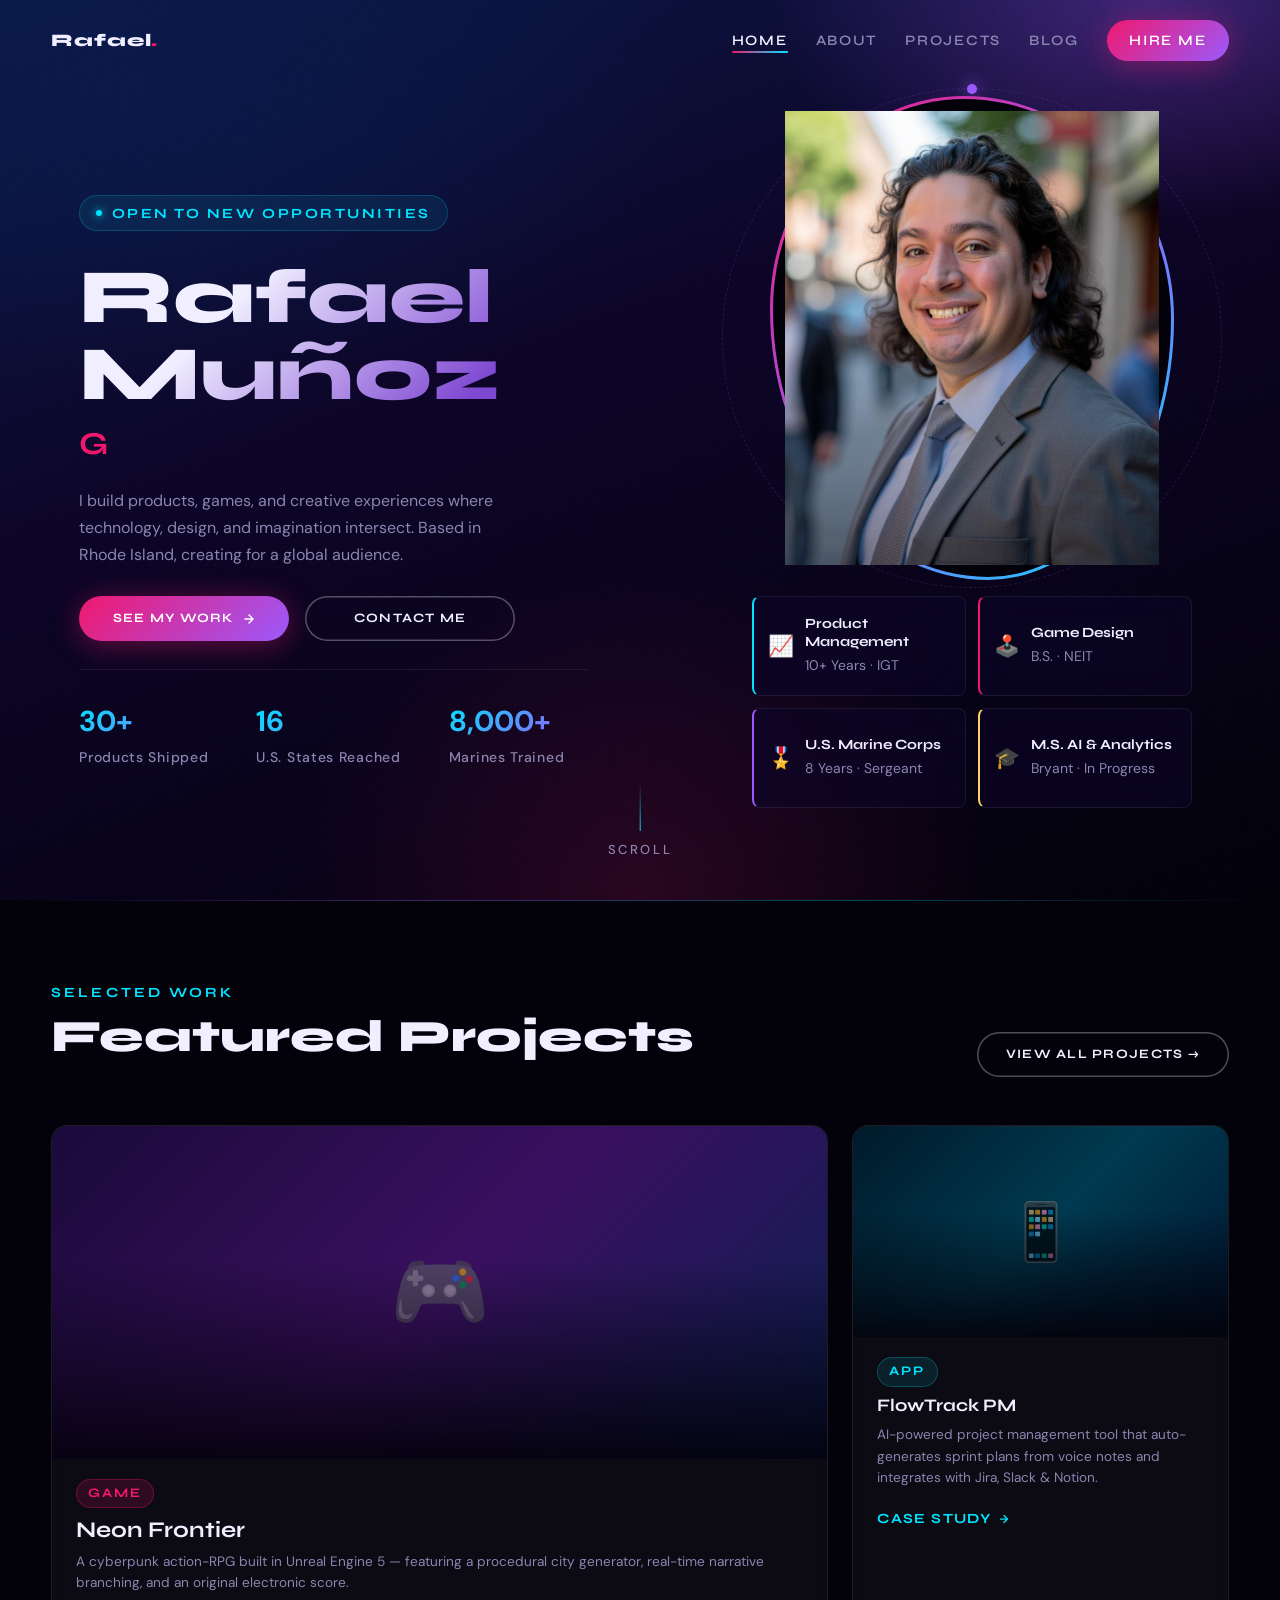
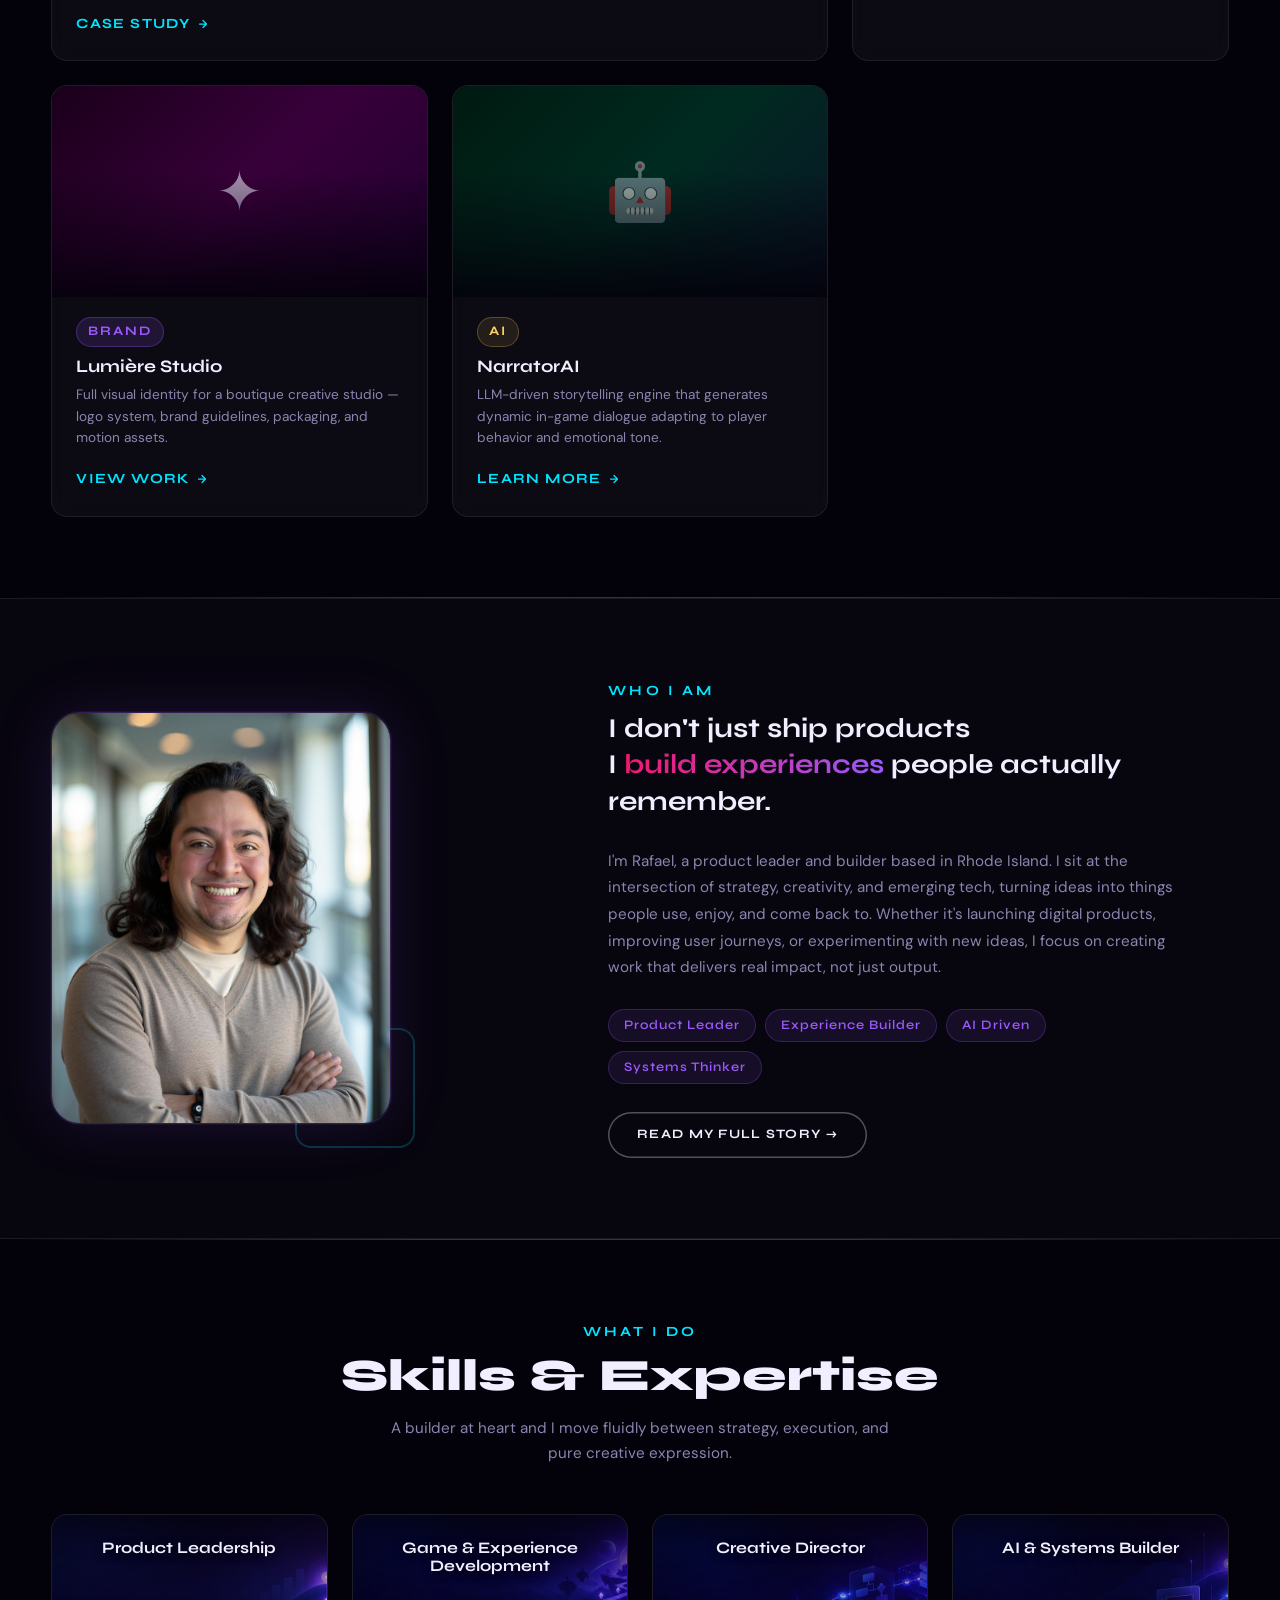
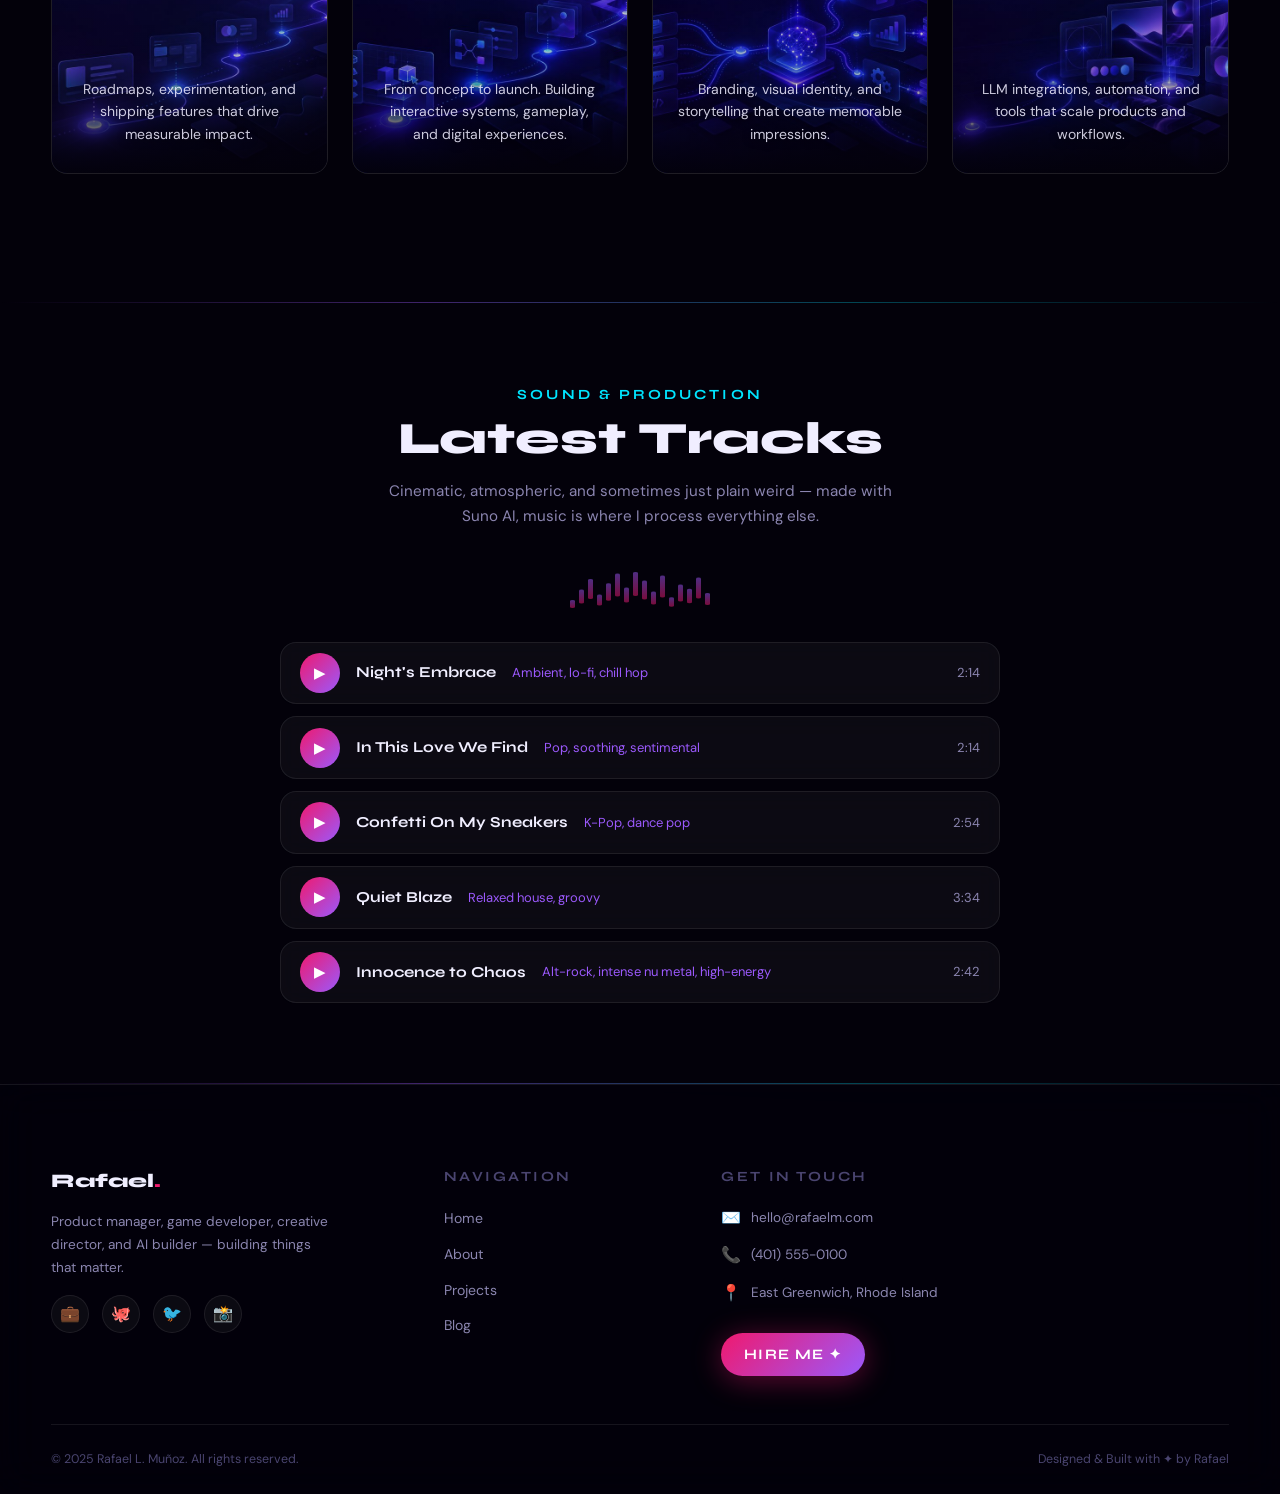
==== commit ba16d628: "Fix hero CTA button size mismatch; shorten a genre tag Real bug, not just a visual nitpick: .btn-out" ====
--- a/index.html
+++ b/index.html
@@ -527,7 +527,7 @@
         <button class="track-play-btn" aria-label="Play Innocence to Chaos">▶</button>
         <div class="track-info">
           <div class="track-name">Innocence to Chaos</div>
-          <div class="track-genre">Alternative rock, intense nu metal, high-energy</div>
+          <div class="track-genre">Alt-rock, intense nu metal, high-energy</div>
           <div class="track-time">--:--</div>
         </div>
       </div>
--- a/styles.css
+++ b/styles.css
@@ -165,12 +165,16 @@
 .btn-outline {
   background: transparent;
   color: var(--text-primary);
-  border: 1.5px solid rgba(255,255,255,0.3);
+  /* inset box-shadow instead of a real border — a real border grows
+     the rendered box beyond .btn-primary's (no border), which is
+     exactly why outline buttons ended up a different size next to
+     filled ones. box-shadow draws the same 1.5px ring without
+     affecting layout size at all. */
+  box-shadow: inset 0 0 0 1.5px rgba(255,255,255,0.3);
 }
 .btn-outline:hover {
-  border-color: var(--accent-cyan);
   color: var(--accent-cyan);
-  box-shadow: 0 0 20px rgba(0,229,255,0.2);
+  box-shadow: inset 0 0 0 1.5px var(--accent-cyan), 0 0 20px rgba(0,229,255,0.2);
   transform: translateY(-2px);
 }
 
@@ -426,6 +430,13 @@
   gap: var(--sp-sm);
   flex-wrap: wrap;
 }
+/* Both CTAs match in size regardless of one having an icon and the
+   other not — same min-width, centered content, so they scale
+   together instead of "See My Work" always running wider. */
+.hero-ctas .btn {
+  min-width: 210px;
+  justify-content: center;
+}
 
 .hero-stats {
   display: flex;
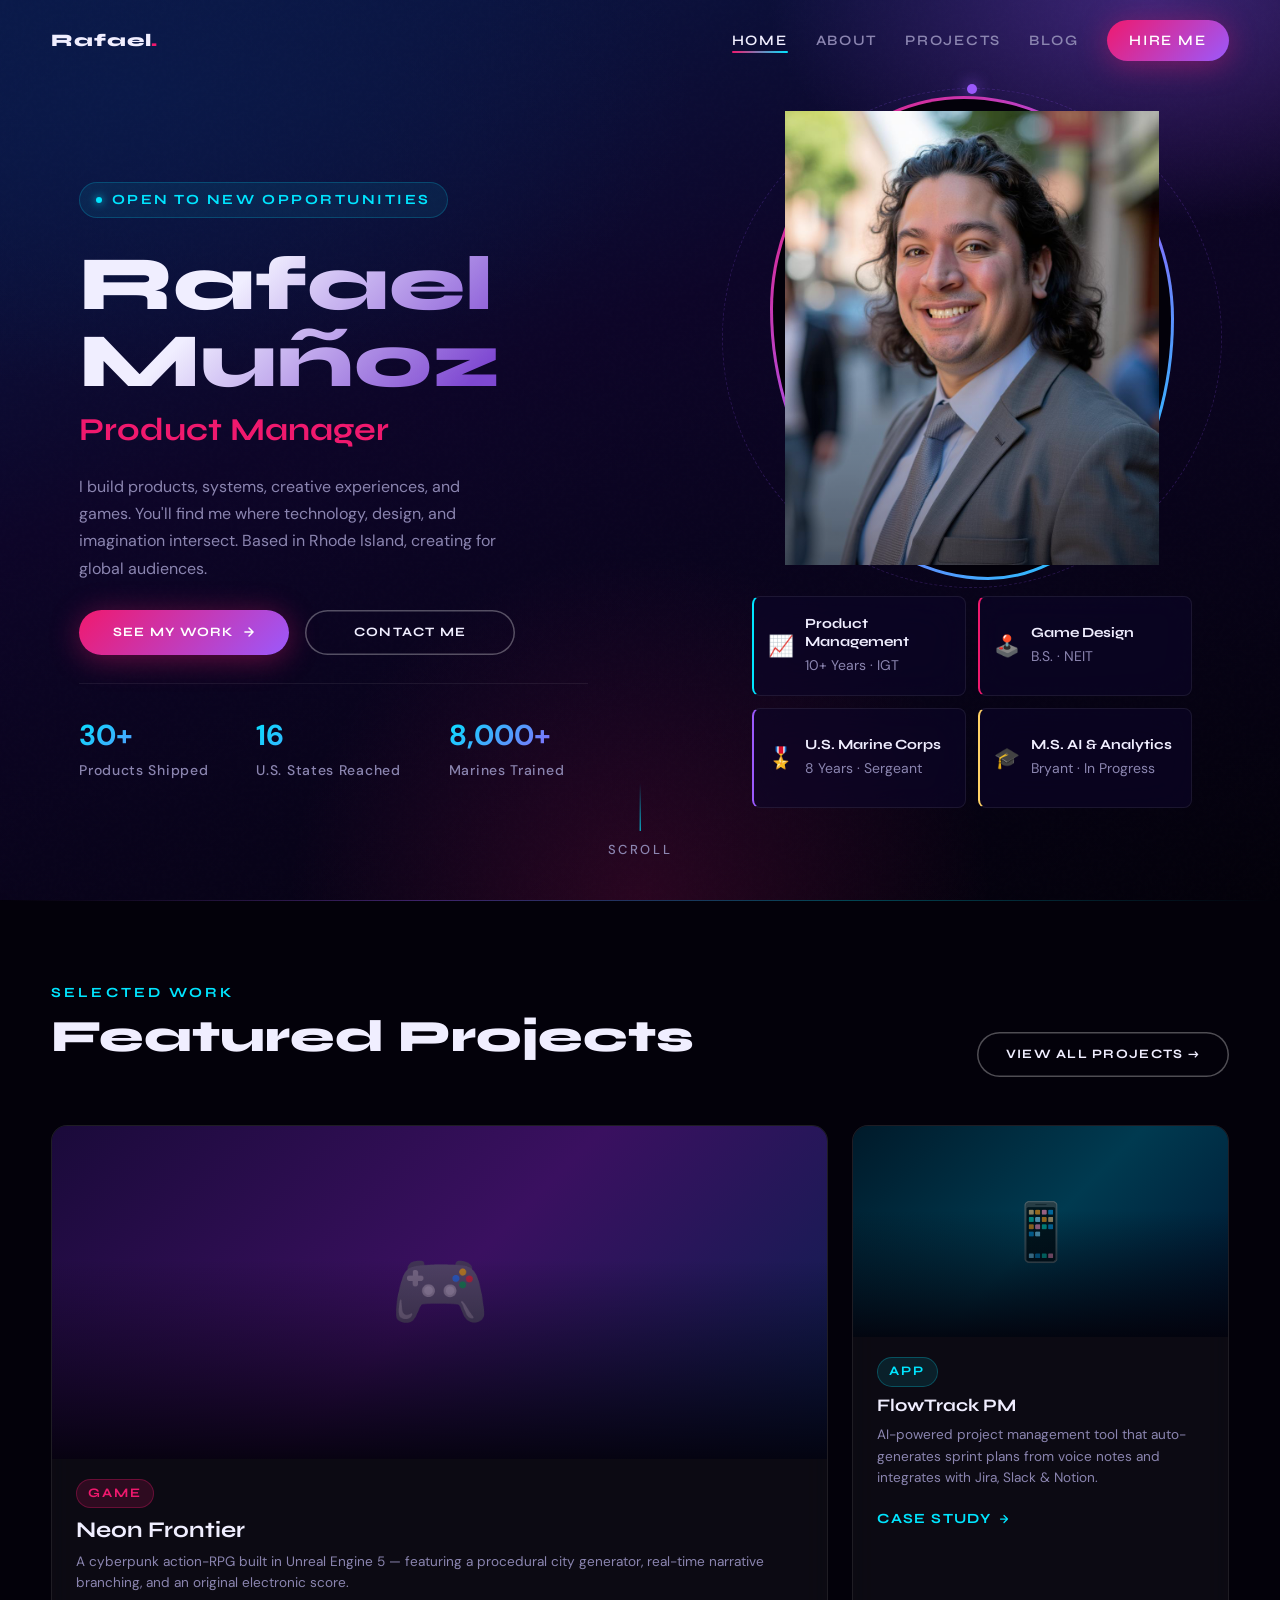
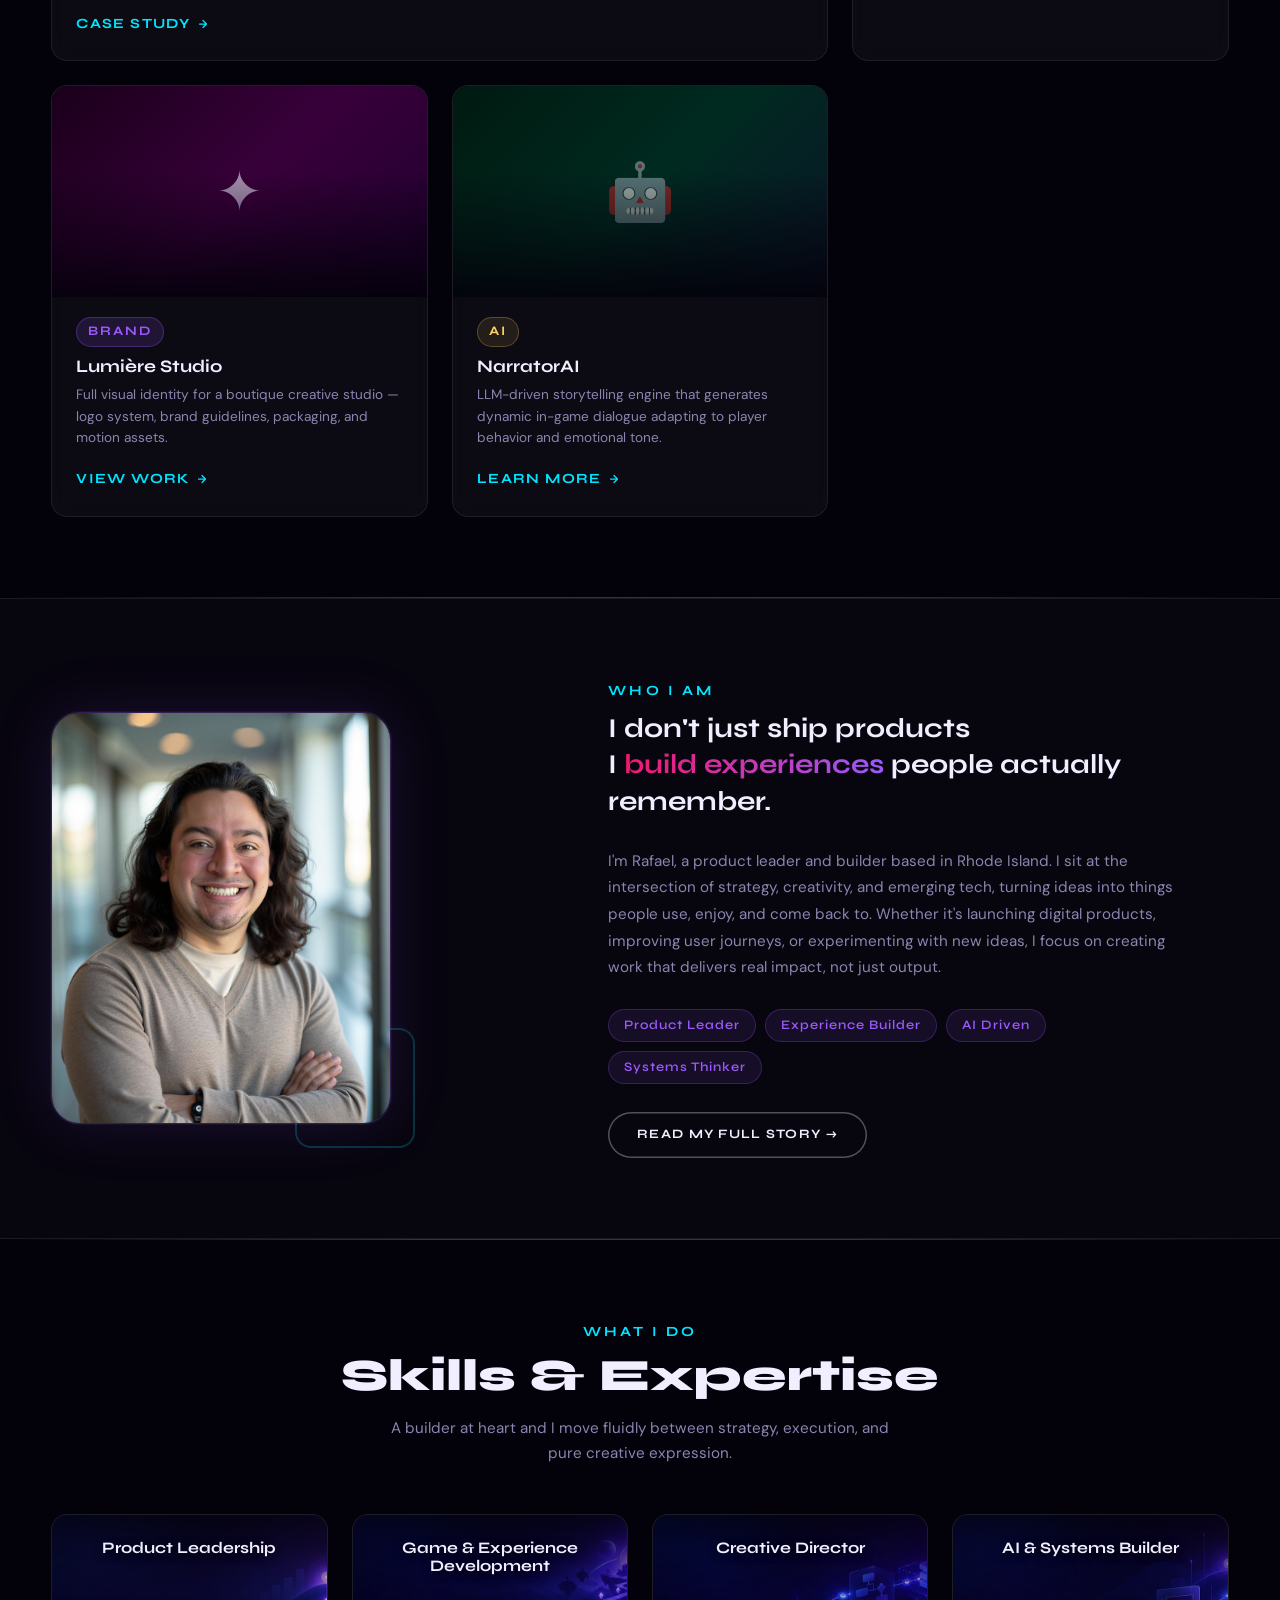
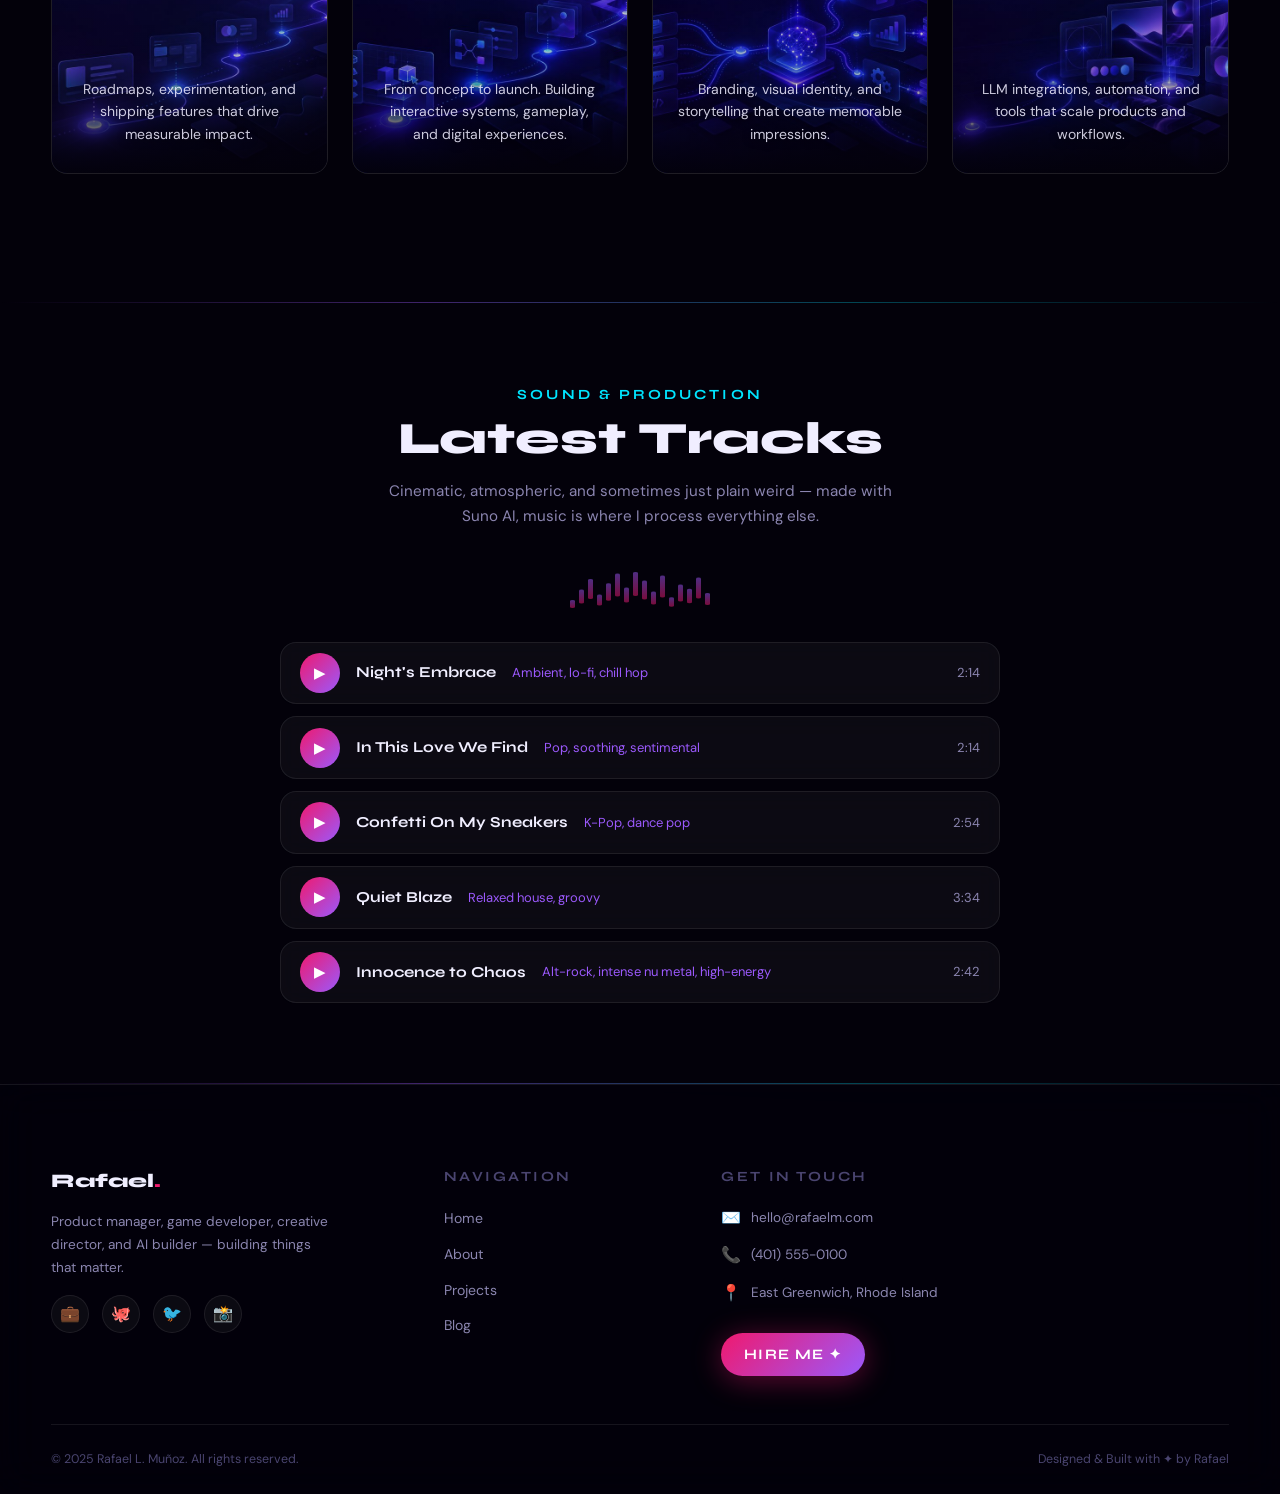
==== commit 145e4266: "Center .btn text, update homepage hero intro copy - .btn was inline-flex with align-items:center but" ====
--- a/index.html
+++ b/index.html
@@ -178,7 +178,7 @@
 
       <!-- Description -->
       <p class="hero-desc">
-        I build products, games, and creative experiences where technology, design, and imagination intersect. Based in Rhode Island, creating for a global audience.
+        I build products, systems, creative experiences, and games. You'll find me where technology, design, and imagination intersect. Based in Rhode Island, creating for global audiences.
       </p>
 
       <!-- CTAs -->
--- a/styles.css
+++ b/styles.css
@@ -139,6 +139,7 @@
 .btn {
   display: inline-flex;
   align-items: center;
+  justify-content: center;
   gap: 0.5rem;
   padding: 0.75rem 1.8rem;
   border-radius: var(--radius-xl);
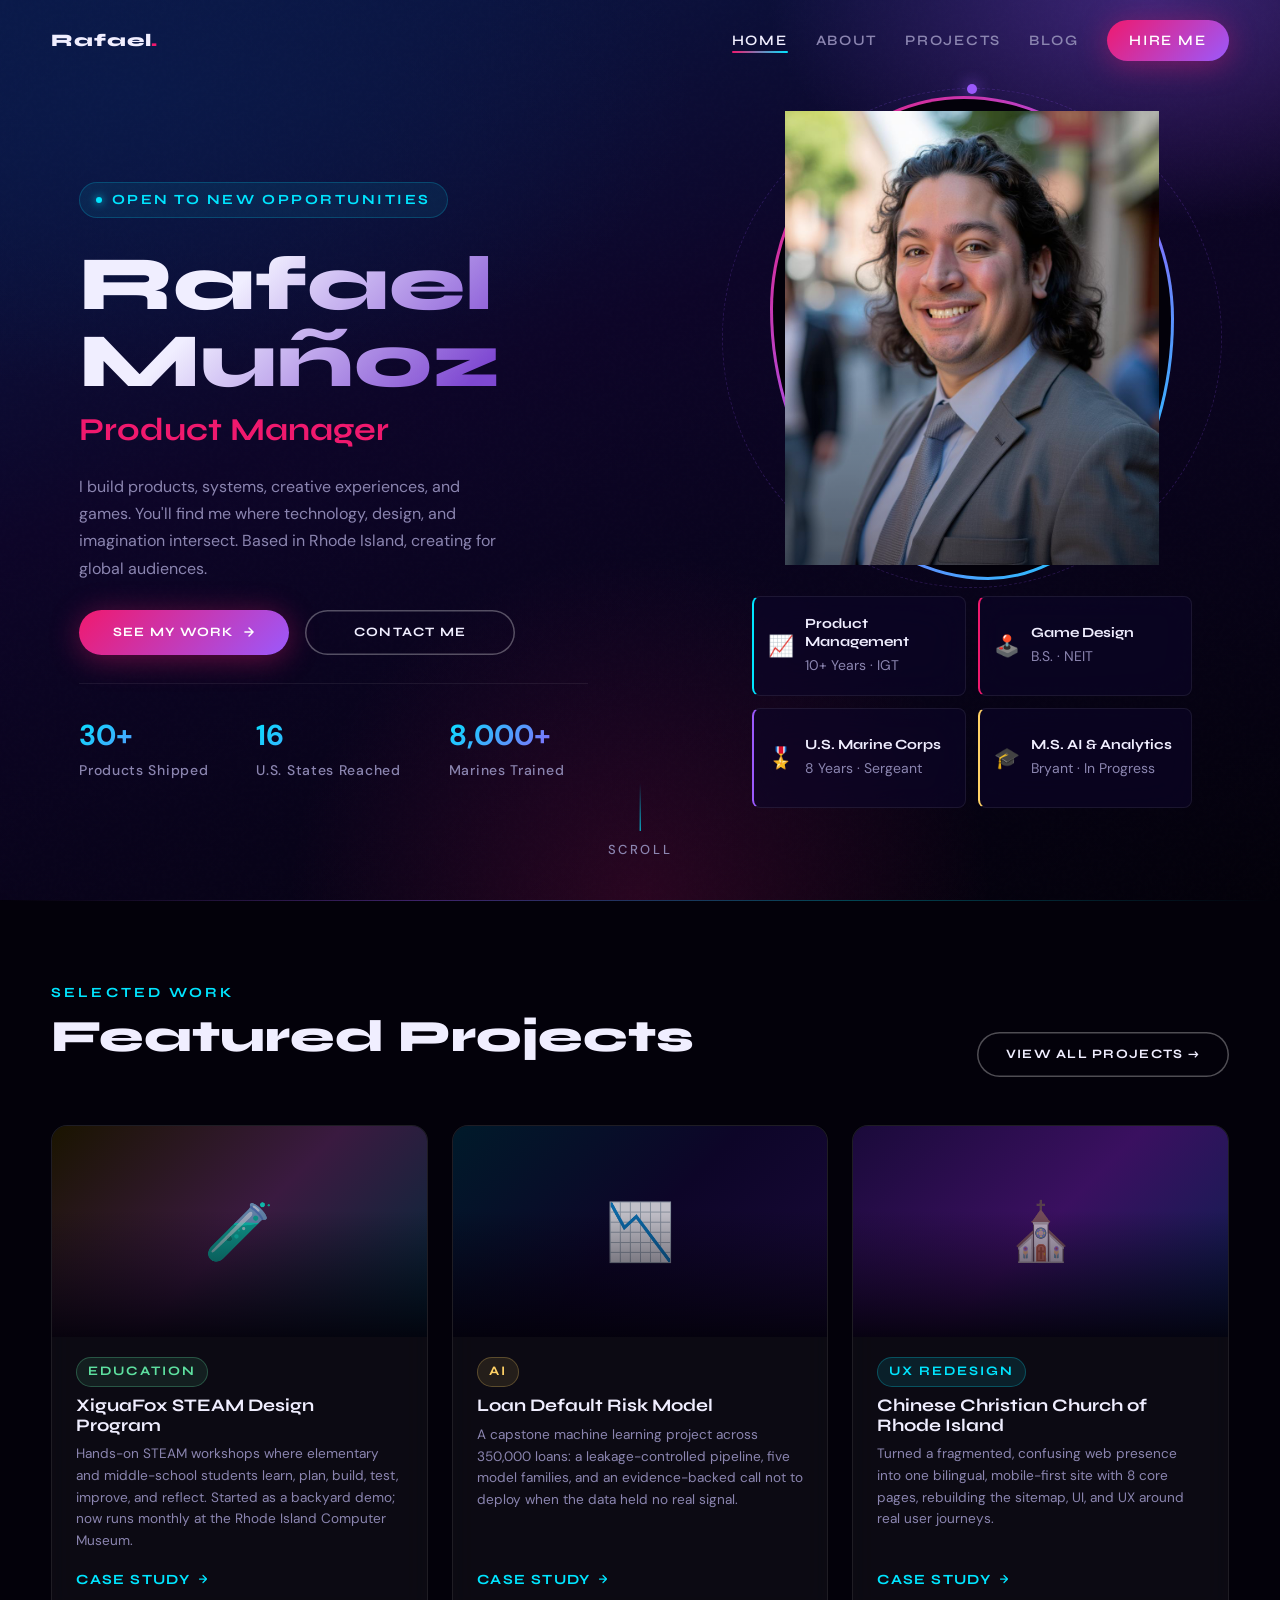
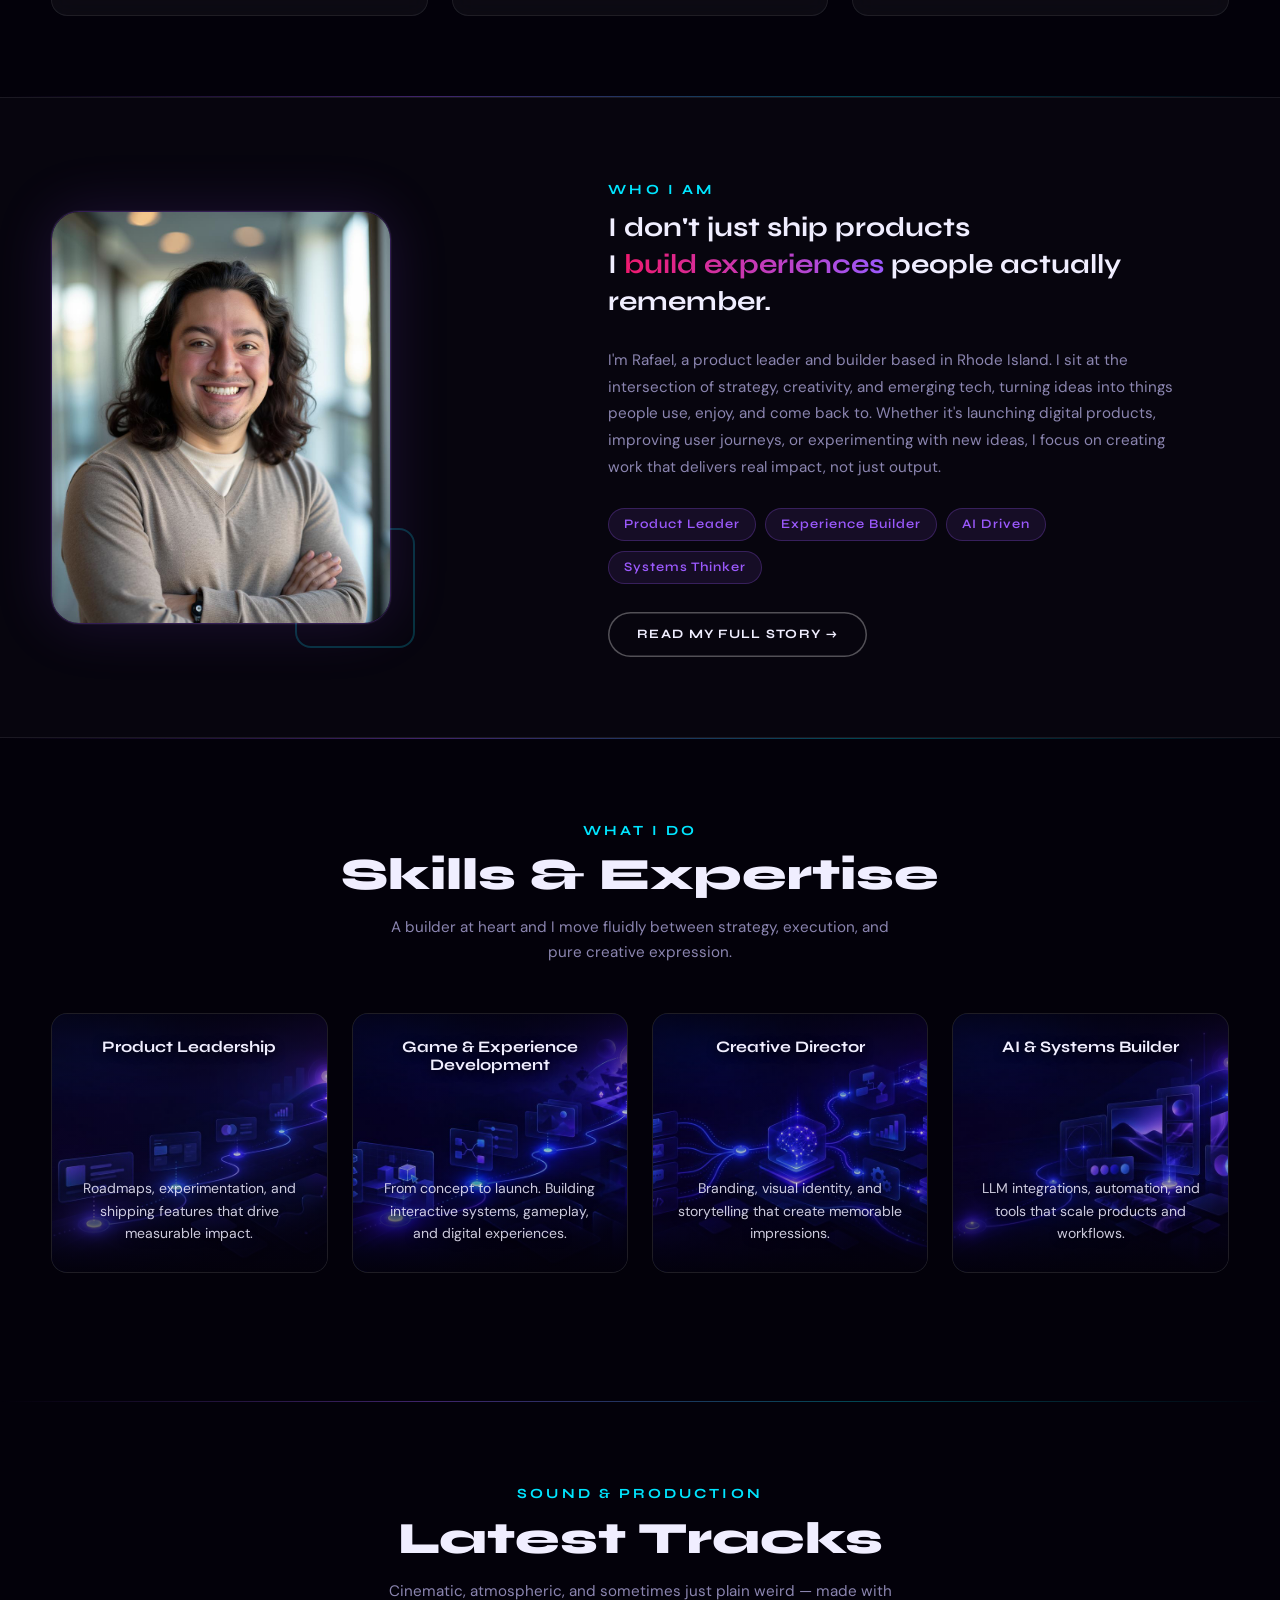
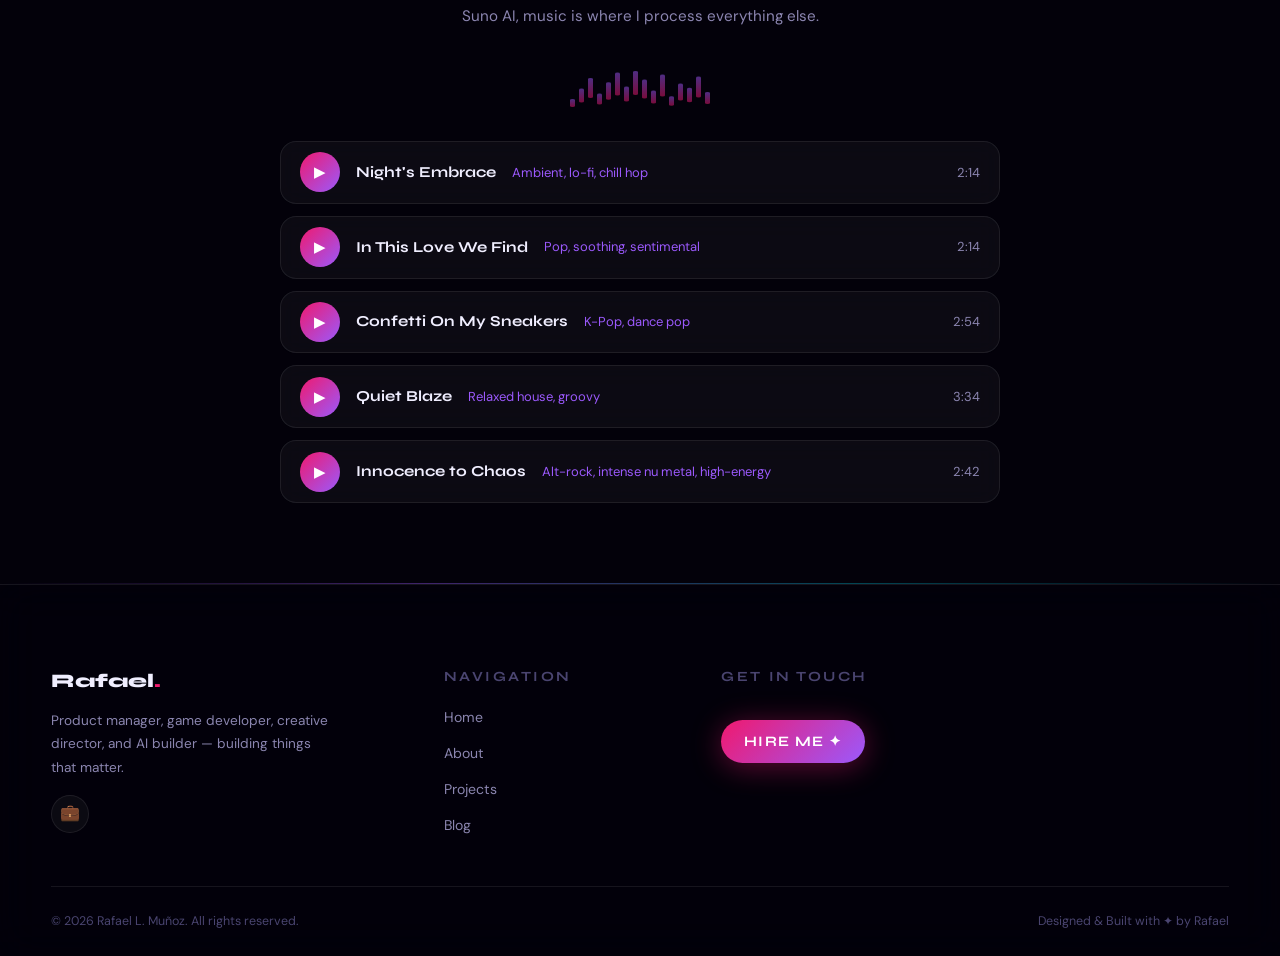
==== commit 876acf5c: "Homepage: replace sample Featured Projects with the three real case studies" ====
--- a/index.html
+++ b/index.html
@@ -281,71 +281,53 @@
       <a href="projects.html" class="btn btn-outline" data-reveal data-delay="2">View All Projects →</a>
     </div>
 
+    <!-- The three real case studies, newest first. Thumbnails match the
+         emoji + gradient style of the cards on projects.html. -->
     <div class="projects-grid">
 
-      <!-- Featured game card -->
-      <article class="project-card project-card--featured card" data-reveal>
-        <div class="project-thumb" style="background: linear-gradient(135deg, #1a0a3a, #3a1060, #0a2050);">
-          <span style="font-size:5rem; opacity:0.6;">🎮</span>
+      <article class="project-card card" data-reveal>
+        <div class="project-thumb" style="background: linear-gradient(135deg, #1a1400, #3a1a40, #002a3a);">
+          <span style="font-size:3.5rem; opacity:0.75;">🧪</span>
           <div class="project-thumb-overlay"></div>
         </div>
         <div class="project-body">
-          <span class="project-tag tag-games">Game</span>
-          <h3 class="project-title display">Neon Frontier</h3>
-          <p class="project-desc">A cyberpunk action-RPG built in Unreal Engine 5 — featuring a procedural city generator, real-time narrative branching, and an original electronic score.</p>
-          <a href="projects.html" class="project-arrow">
+          <span class="project-tag tag-education">Education</span>
+          <h3 class="project-title display">XiguaFox STEAM Design Program</h3>
+          <p class="project-desc">Hands-on STEAM workshops where elementary and middle-school students learn, plan, build, test, improve, and reflect. Started as a backyard demo; now runs monthly at the Rhode Island Computer Museum.</p>
+          <a href="steam-design-program.html" class="project-arrow">
             Case Study
             <svg width="12" height="12" viewBox="0 0 24 24" fill="none" stroke="currentColor" stroke-width="2.5" stroke-linecap="round" stroke-linejoin="round"><path d="M5 12h14M12 5l7 7-7 7"/></svg>
           </a>
         </div>
       </article>
 
-      <!-- App card -->
       <article class="project-card card" data-reveal data-delay="1">
-        <div class="project-thumb" style="background: linear-gradient(135deg, #001a2a, #003a50, #001530);">
-          <span style="font-size:3.5rem; opacity:0.6;">📱</span>
+        <div class="project-thumb" style="background: linear-gradient(135deg, #001a2a, #0d0528, #1a0a3a);">
+          <span style="font-size:3.5rem; opacity:0.75;">📉</span>
           <div class="project-thumb-overlay"></div>
         </div>
         <div class="project-body">
-          <span class="project-tag tag-apps">App</span>
-          <h3 class="project-title display">FlowTrack PM</h3>
-          <p class="project-desc">AI-powered project management tool that auto-generates sprint plans from voice notes and integrates with Jira, Slack & Notion.</p>
-          <a href="projects.html" class="project-arrow">
+          <span class="project-tag tag-ai">AI</span>
+          <h3 class="project-title display">Loan Default Risk Model</h3>
+          <p class="project-desc">A capstone machine learning project across 350,000 loans: a leakage-controlled pipeline, five model families, and an evidence-backed call not to deploy when the data held no real signal.</p>
+          <a href="loan-default-risk-model.html" class="project-arrow">
             Case Study
             <svg width="12" height="12" viewBox="0 0 24 24" fill="none" stroke="currentColor" stroke-width="2.5" stroke-linecap="round" stroke-linejoin="round"><path d="M5 12h14M12 5l7 7-7 7"/></svg>
           </a>
         </div>
       </article>
 
-      <!-- Brand card -->
       <article class="project-card card" data-reveal data-delay="2">
-        <div class="project-thumb" style="background: linear-gradient(135deg, #1a001a, #38003a, #200030);">
-          <span style="font-size:3.5rem; opacity:0.6;">✦</span>
+        <div class="project-thumb" style="background: linear-gradient(135deg, #1a0a3a, #3a1060, #0a2050);">
+          <span style="font-size:3.5rem; opacity:0.75;">⛪</span>
           <div class="project-thumb-overlay"></div>
         </div>
         <div class="project-body">
-          <span class="project-tag tag-brands">Brand</span>
-          <h3 class="project-title display">Lumière Studio</h3>
-          <p class="project-desc">Full visual identity for a boutique creative studio — logo system, brand guidelines, packaging, and motion assets.</p>
-          <a href="projects.html" class="project-arrow">
-            View Work
-            <svg width="12" height="12" viewBox="0 0 24 24" fill="none" stroke="currentColor" stroke-width="2.5" stroke-linecap="round" stroke-linejoin="round"><path d="M5 12h14M12 5l7 7-7 7"/></svg>
-          </a>
-        </div>
-      </article>
-
-      <!-- AI card -->
-      <article class="project-card card" data-reveal data-delay="3">
-        <div class="project-thumb" style="background: linear-gradient(135deg, #001a10, #002a20, #0a1528);">
-          <span style="font-size:3.5rem; opacity:0.6;">🤖</span>
-          <div class="project-thumb-overlay"></div>
-        </div>
-        <div class="project-body">
-          <span class="project-tag tag-ai">AI</span>
-          <h3 class="project-title display">NarratorAI</h3>
-          <p class="project-desc">LLM-driven storytelling engine that generates dynamic in-game dialogue adapting to player behavior and emotional tone.</p>
-          <a href="projects.html" class="project-arrow">
-            Learn More
+          <span class="project-tag tag-apps">UX Redesign</span>
+          <h3 class="project-title display">Chinese Christian Church of Rhode Island</h3>
+          <p class="project-desc">Turned a fragmented, confusing web presence into one bilingual, mobile-first site with 8 core pages, rebuilding the sitemap, UI, and UX around real user journeys.</p>
+          <a href="cccri.html" class="project-arrow">
+            Case Study
             <svg width="12" height="12" viewBox="0 0 24 24" fill="none" stroke="currentColor" stroke-width="2.5" stroke-linecap="round" stroke-linejoin="round"><path d="M5 12h14M12 5l7 7-7 7"/></svg>
           </a>
         </div>
--- a/styles.css
+++ b/styles.css
@@ -657,9 +657,17 @@
   background: linear-gradient(to bottom, transparent 40%, rgba(3,1,10,0.9));
 }
 
+/* Column layout so the "Case Study" link sits at the bottom of every
+   card in a row, no matter how long each description is. */
+.project-card { display: flex; flex-direction: column; }
 .project-body {
   padding: 1.25rem 1.5rem 1.5rem;
-}
+  flex: 1;
+  display: flex;
+  flex-direction: column;
+  align-items: flex-start;
+}
+.project-body .project-arrow { margin-top: auto; }
 
 .project-tag {
   display: inline-block;
@@ -677,6 +685,7 @@
 .tag-apps    { background: rgba(0,229,255,0.1);   color: var(--accent-cyan);   border: 1px solid rgba(0,229,255,0.25);   }
 .tag-brands  { background: rgba(155,89,252,0.15); color: var(--accent-violet); border: 1px solid rgba(155,89,252,0.3);   }
 .tag-ai      { background: rgba(255,209,102,0.1); color: var(--accent-gold);   border: 1px solid rgba(255,209,102,0.25); }
+.tag-education { background: rgba(94,224,160,0.1); color: #5ee0a0;          border: 1px solid rgba(94,224,160,0.28);  }
 
 .project-title {
   font-size: 1.1rem;
@@ -1087,6 +1096,10 @@
 
   .projects-grid { grid-template-columns: 1fr 1fr; }
   .project-card--featured { grid-column: span 2; }
+  /* An odd card left alone on the last row spans the full width
+     instead of leaving an empty slot beside it. */
+  .projects-grid > .project-card:last-child:nth-child(odd) { grid-column: 1 / -1; }
+  .projects-grid > .project-card:last-child:nth-child(odd) .project-thumb { aspect-ratio: 21 / 9; }
 
   .skills-grid { grid-template-columns: repeat(2, 1fr); }
 
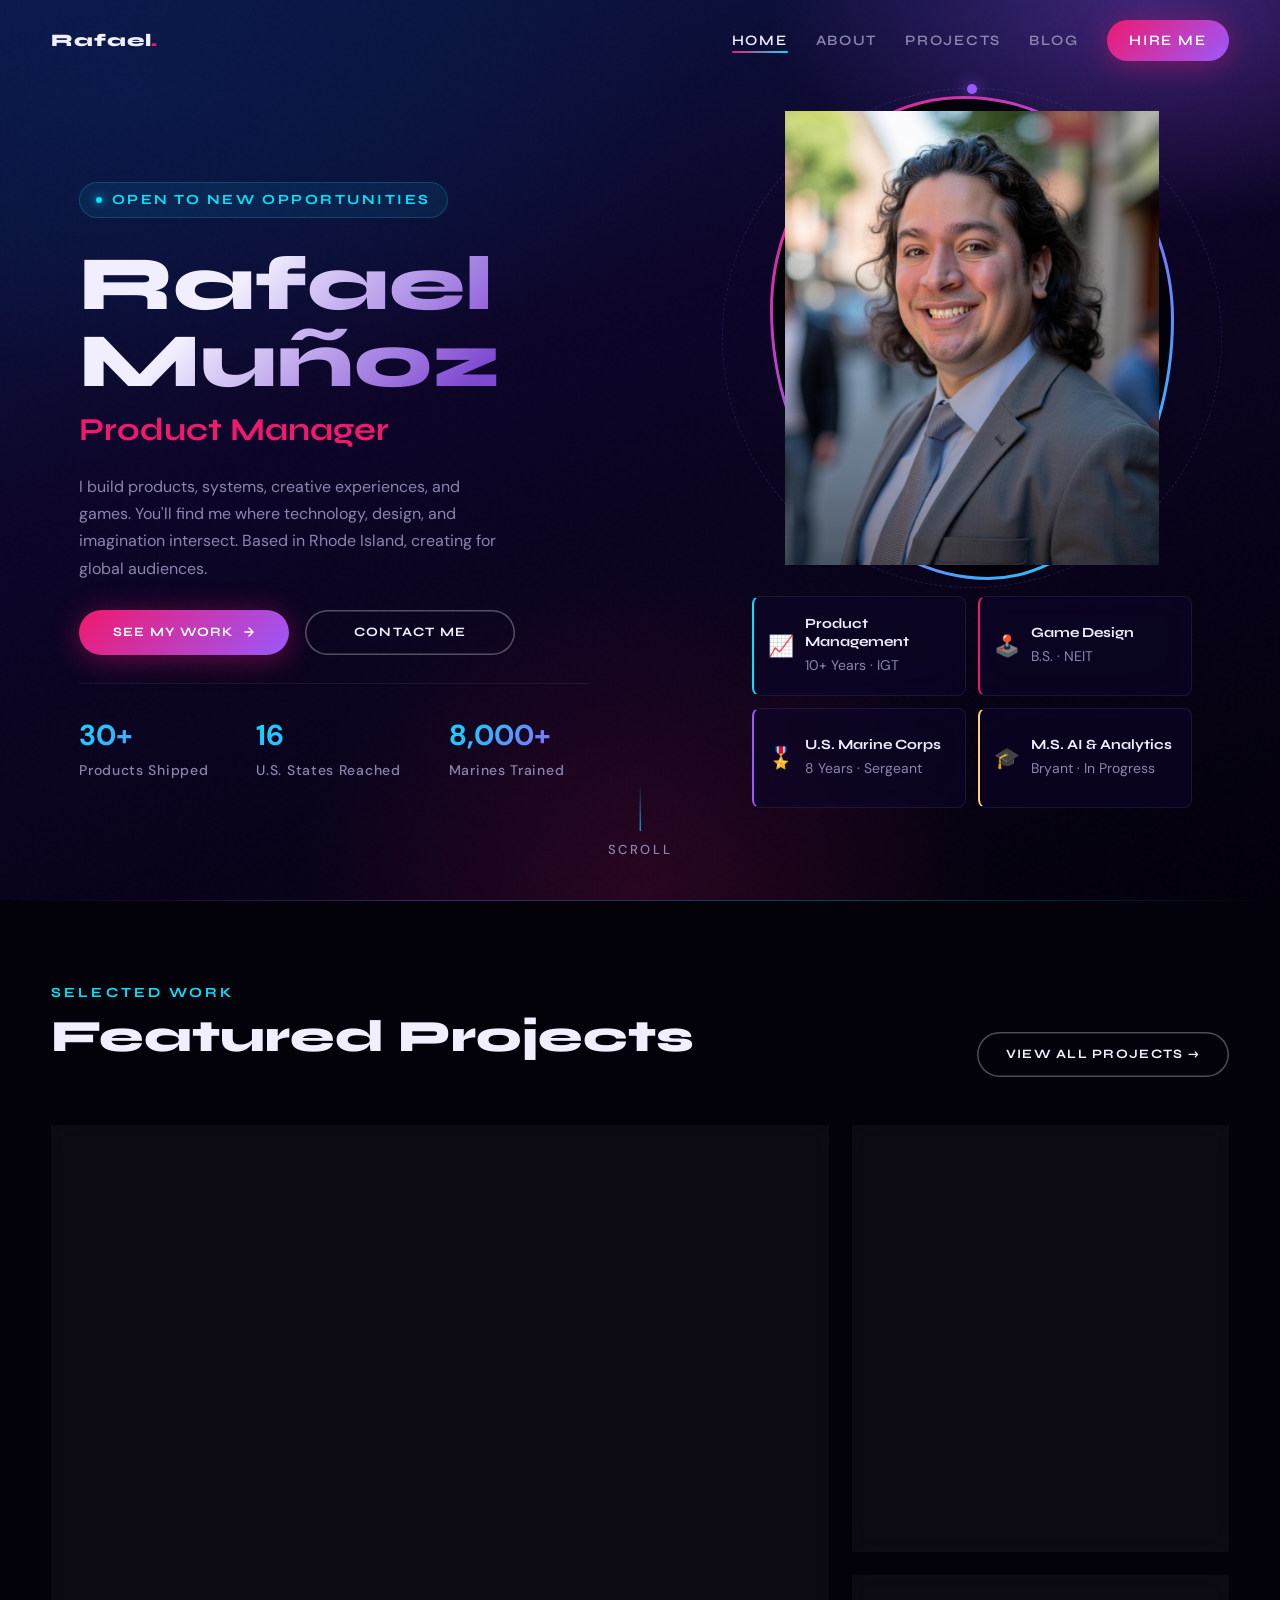
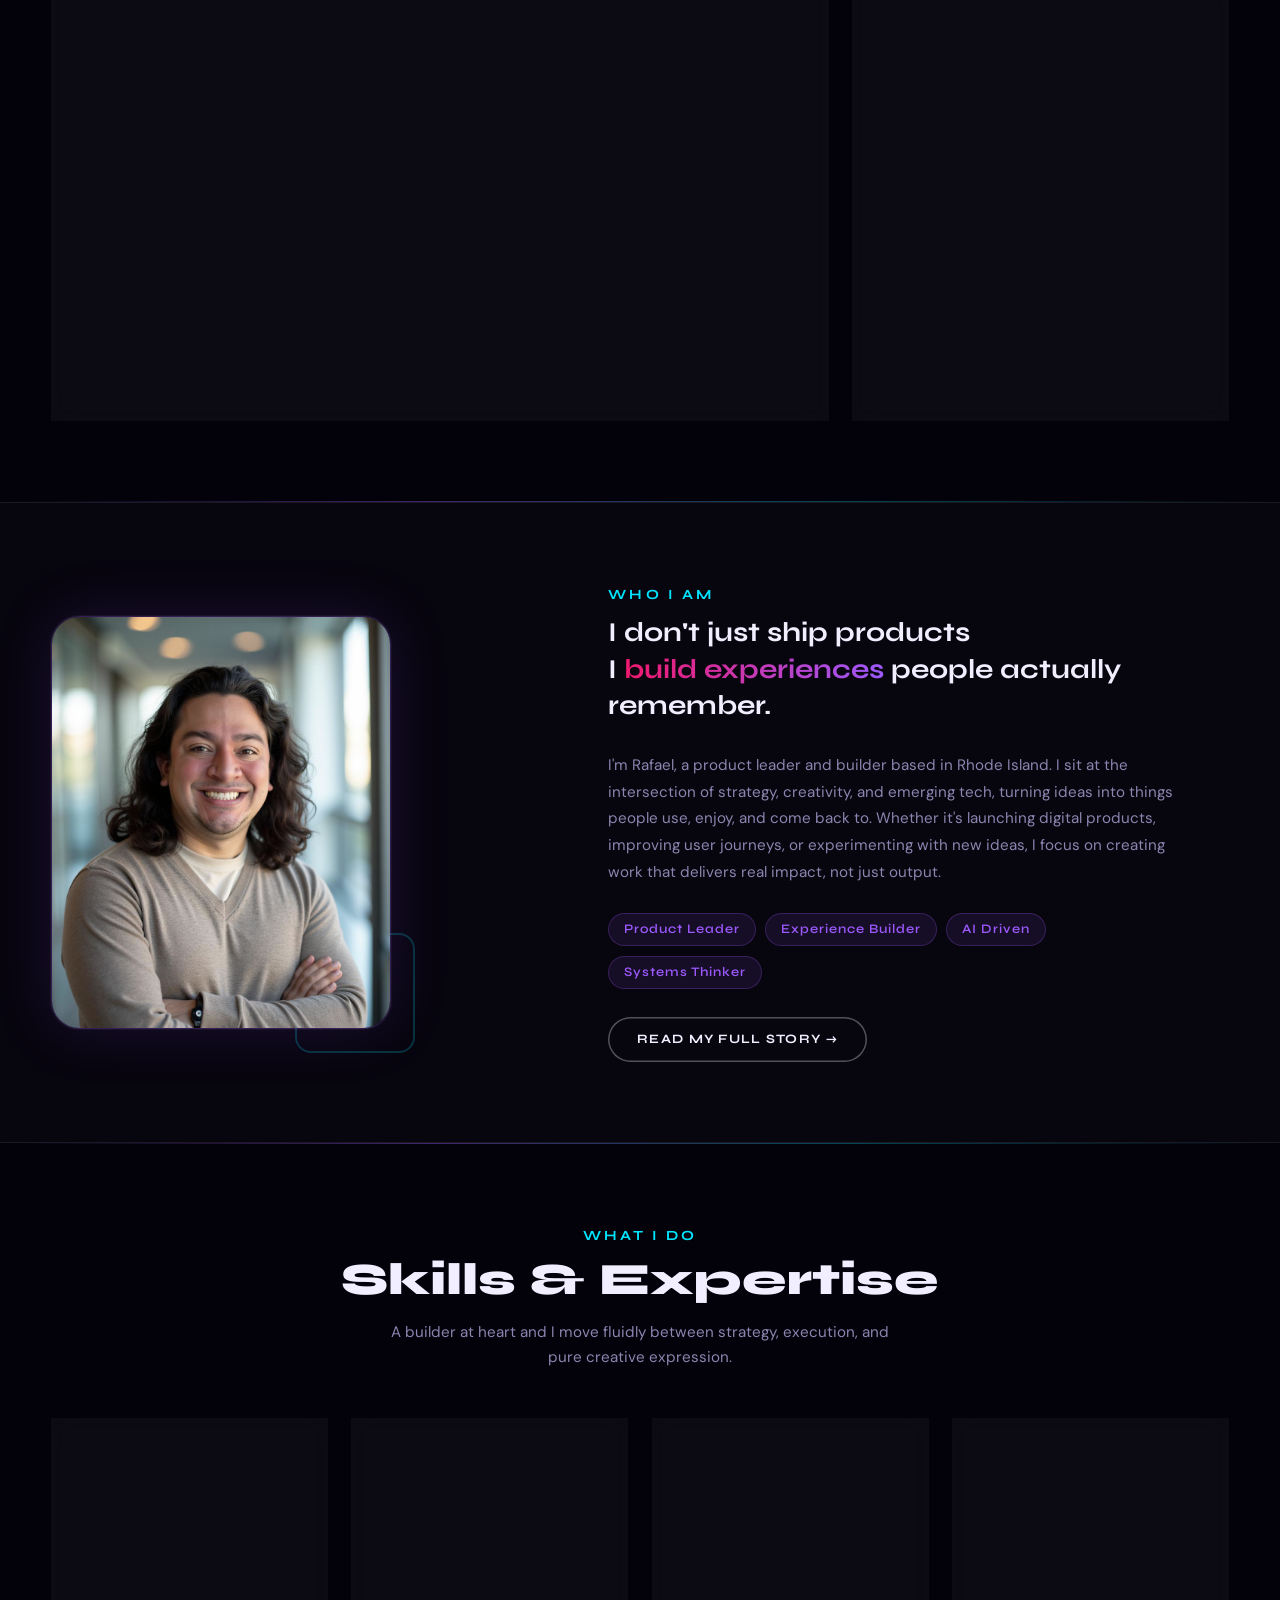
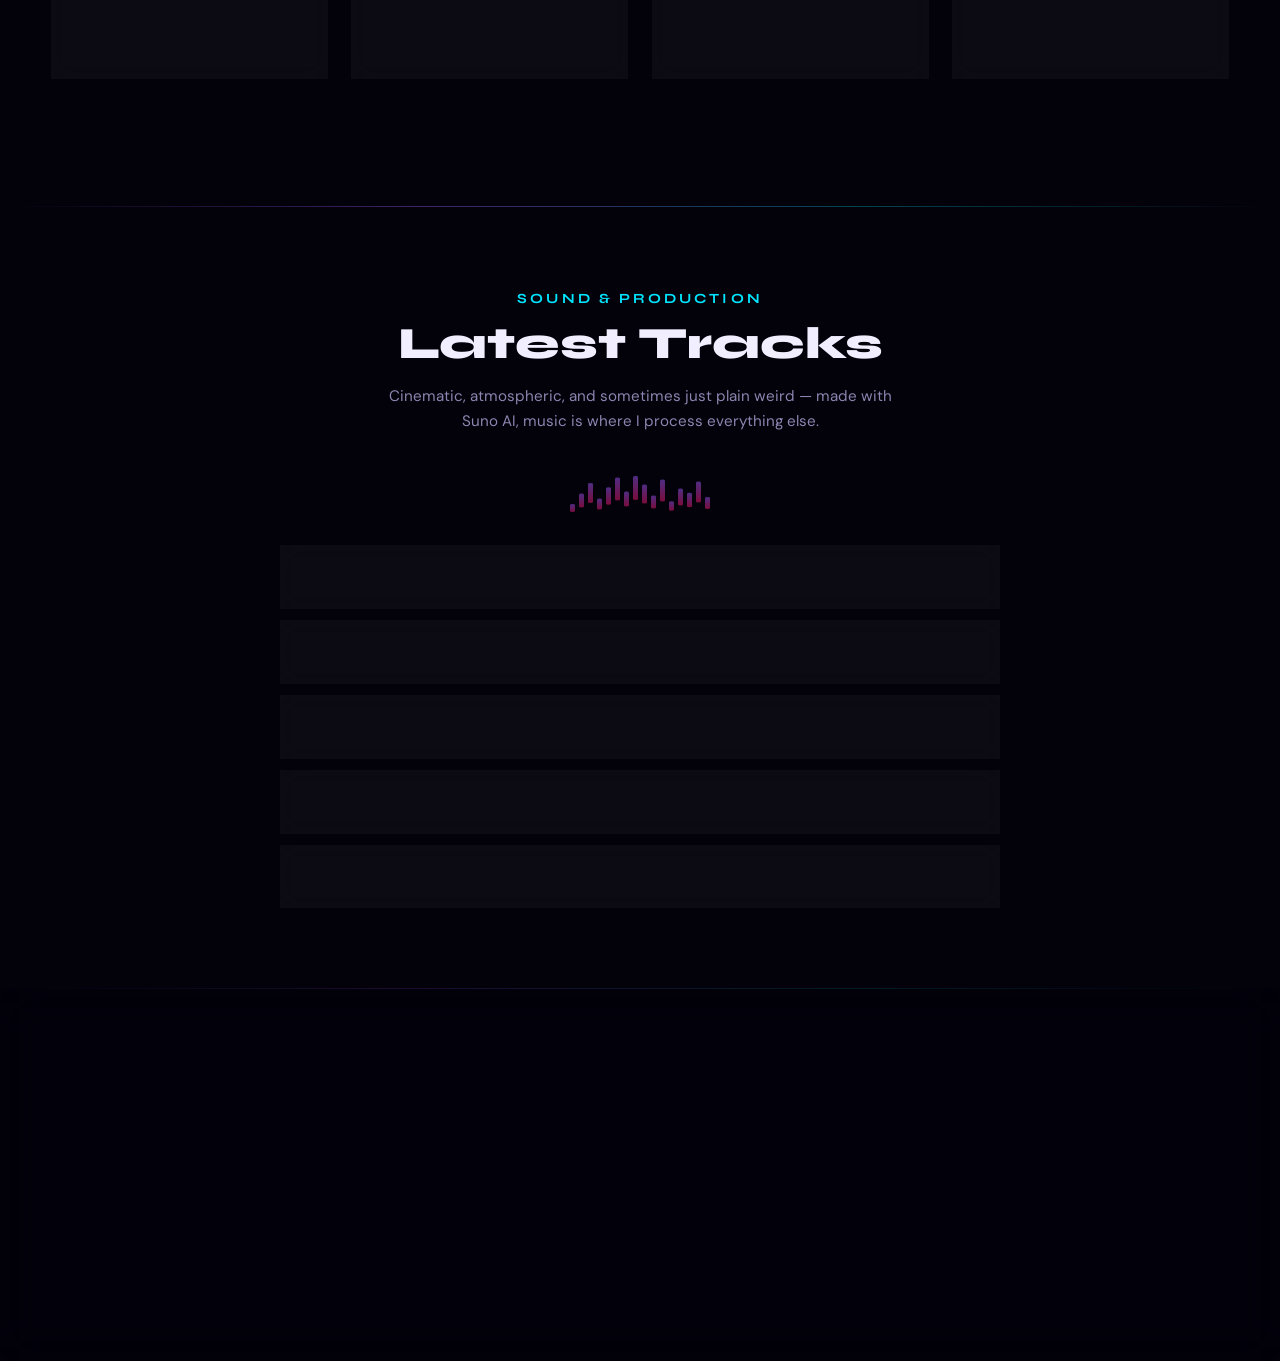
==== commit 061433bd: "Homepage: featured-plus-two hierarchy for Featured Projects, STEAM as primary" ====
--- a/index.html
+++ b/index.html
@@ -281,19 +281,24 @@
       <a href="projects.html" class="btn btn-outline" data-reveal data-delay="2">View All Projects →</a>
     </div>
 
-    <!-- The three real case studies, newest first. Thumbnails match the
-         emoji + gradient style of the cards on projects.html. -->
+    <!-- Hierarchy: one primary (featured) card — large, with a real
+         photo — on the left spanning two rows, and medium cards stacked
+         on the right. To change which project leads, move the
+         project-card--featured class + photo thumb to another card. -->
     <div class="projects-grid">
 
-      <article class="project-card card" data-reveal>
-        <div class="project-thumb" style="background: linear-gradient(135deg, #1a1400, #3a1a40, #002a3a);">
-          <span style="font-size:3.5rem; opacity:0.75;">🧪</span>
+      <article class="project-card project-card--featured card" data-reveal>
+        <div class="project-thumb project-thumb--photo">
+          <img src="steam-egg-drop-backyard.jpg" alt="Students working at an outdoor table during the first Egg Drop workshop, facing a whiteboard of key concepts" loading="lazy" width="1600" height="800" />
           <div class="project-thumb-overlay"></div>
         </div>
         <div class="project-body">
           <span class="project-tag tag-education">Education</span>
           <h3 class="project-title display">XiguaFox STEAM Design Program</h3>
           <p class="project-desc">Hands-on STEAM workshops where elementary and middle-school students learn, plan, build, test, improve, and reflect. Started as a backyard demo; now runs monthly at the Rhode Island Computer Museum.</p>
+          <ul class="project-highlights" aria-label="Program highlights">
+            <li>6-step design process</li><li>25 activities</li><li>8 learning categories</li><li>A journal for every student</li>
+          </ul>
           <a href="steam-design-program.html" class="project-arrow">
             Case Study
             <svg width="12" height="12" viewBox="0 0 24 24" fill="none" stroke="currentColor" stroke-width="2.5" stroke-linecap="round" stroke-linejoin="round"><path d="M5 12h14M12 5l7 7-7 7"/></svg>
--- a/styles.css
+++ b/styles.css
@@ -633,8 +633,11 @@
   box-shadow: 0 24px 60px rgba(0,0,0,0.5), 0 0 0 1px rgba(155,89,252,0.2);
 }
 
+/* Primary (featured) card: 2 columns wide and 2 rows tall, so the
+   medium cards stack beside it — a clear hierarchy of importance. */
 .project-card--featured {
   grid-column: span 2;
+  grid-row: span 2;
 }
 
 .project-thumb {
@@ -649,7 +652,26 @@
   font-size: 4rem;
 }
 
-.project-card--featured .project-thumb { aspect-ratio: 21/9; }
+/* Featured thumb grows to fill the height of the two stacked cards. */
+.project-card--featured .project-thumb {
+  aspect-ratio: auto;
+  flex: 1 1 auto;
+  min-height: 300px;
+}
+/* Medium cards get a shorter thumb so the column stays compact. */
+.projects-grid > .project-card:not(.project-card--featured) .project-thumb { aspect-ratio: 2 / 1; }
+
+/* Real photo thumbnail (fills the thumb, zooms slightly on hover) */
+.project-thumb--photo img {
+  position: absolute;
+  inset: 0;
+  width: 100%;
+  height: 100%;
+  object-fit: cover;
+  object-position: 40% 45%;
+  transition: transform 0.6s var(--ease);
+}
+.project-card:hover .project-thumb--photo img { transform: scale(1.04); }
 
 .project-thumb-overlay {
   position: absolute;
@@ -668,6 +690,25 @@
   align-items: flex-start;
 }
 .project-body .project-arrow { margin-top: auto; }
+.project-card--featured .project-body { flex: 0 0 auto; padding: 1.6rem 2rem 2rem; }
+
+/* Quick-fact chips on the featured card */
+.project-highlights {
+  list-style: none;
+  display: flex;
+  flex-wrap: wrap;
+  gap: 0.5rem;
+  margin: 0 0 1.25rem;
+}
+.project-highlights li {
+  font-size: 0.78rem;
+  font-weight: 600;
+  color: var(--text-primary);
+  background: rgba(255,255,255,0.05);
+  border: 1px solid rgba(255,255,255,0.1);
+  border-radius: var(--radius-xl);
+  padding: 0.3rem 0.75rem;
+}
 
 .project-tag {
   display: inline-block;
@@ -700,7 +741,8 @@
   margin-bottom: 1rem;
 }
 
-.project-card--featured .project-title { font-size: 1.4rem; }
+.project-card--featured .project-title { font-size: clamp(1.4rem, 2.4vw, 1.75rem); }
+.project-card--featured .project-desc { font-size: 0.95rem; max-width: 62ch; }
 
 .project-arrow {
   display: inline-flex;
@@ -1095,11 +1137,9 @@
   .about-chips { justify-content: center; }
 
   .projects-grid { grid-template-columns: 1fr 1fr; }
-  .project-card--featured { grid-column: span 2; }
-  /* An odd card left alone on the last row spans the full width
-     instead of leaving an empty slot beside it. */
-  .projects-grid > .project-card:last-child:nth-child(odd) { grid-column: 1 / -1; }
-  .projects-grid > .project-card:last-child:nth-child(odd) .project-thumb { aspect-ratio: 21 / 9; }
+  /* Tablet: featured card runs full width on top, mediums sit side by side below. */
+  .project-card--featured { grid-column: 1 / -1; grid-row: auto; }
+  .project-card--featured .project-thumb { flex: none; min-height: 0; aspect-ratio: 21 / 9; }
 
   .skills-grid { grid-template-columns: repeat(2, 1fr); }
 
@@ -1122,6 +1162,8 @@
 
   .projects-grid { grid-template-columns: 1fr; }
   .project-card--featured { grid-column: span 1; }
+  .project-card--featured .project-thumb { aspect-ratio: 16 / 10; }
+  .project-card--featured .project-body { padding: 1.25rem 1.5rem 1.5rem; }
 
   .skills-grid { grid-template-columns: repeat(2, 1fr); gap: 1rem; }
   .skill-card { min-height: 220px; }
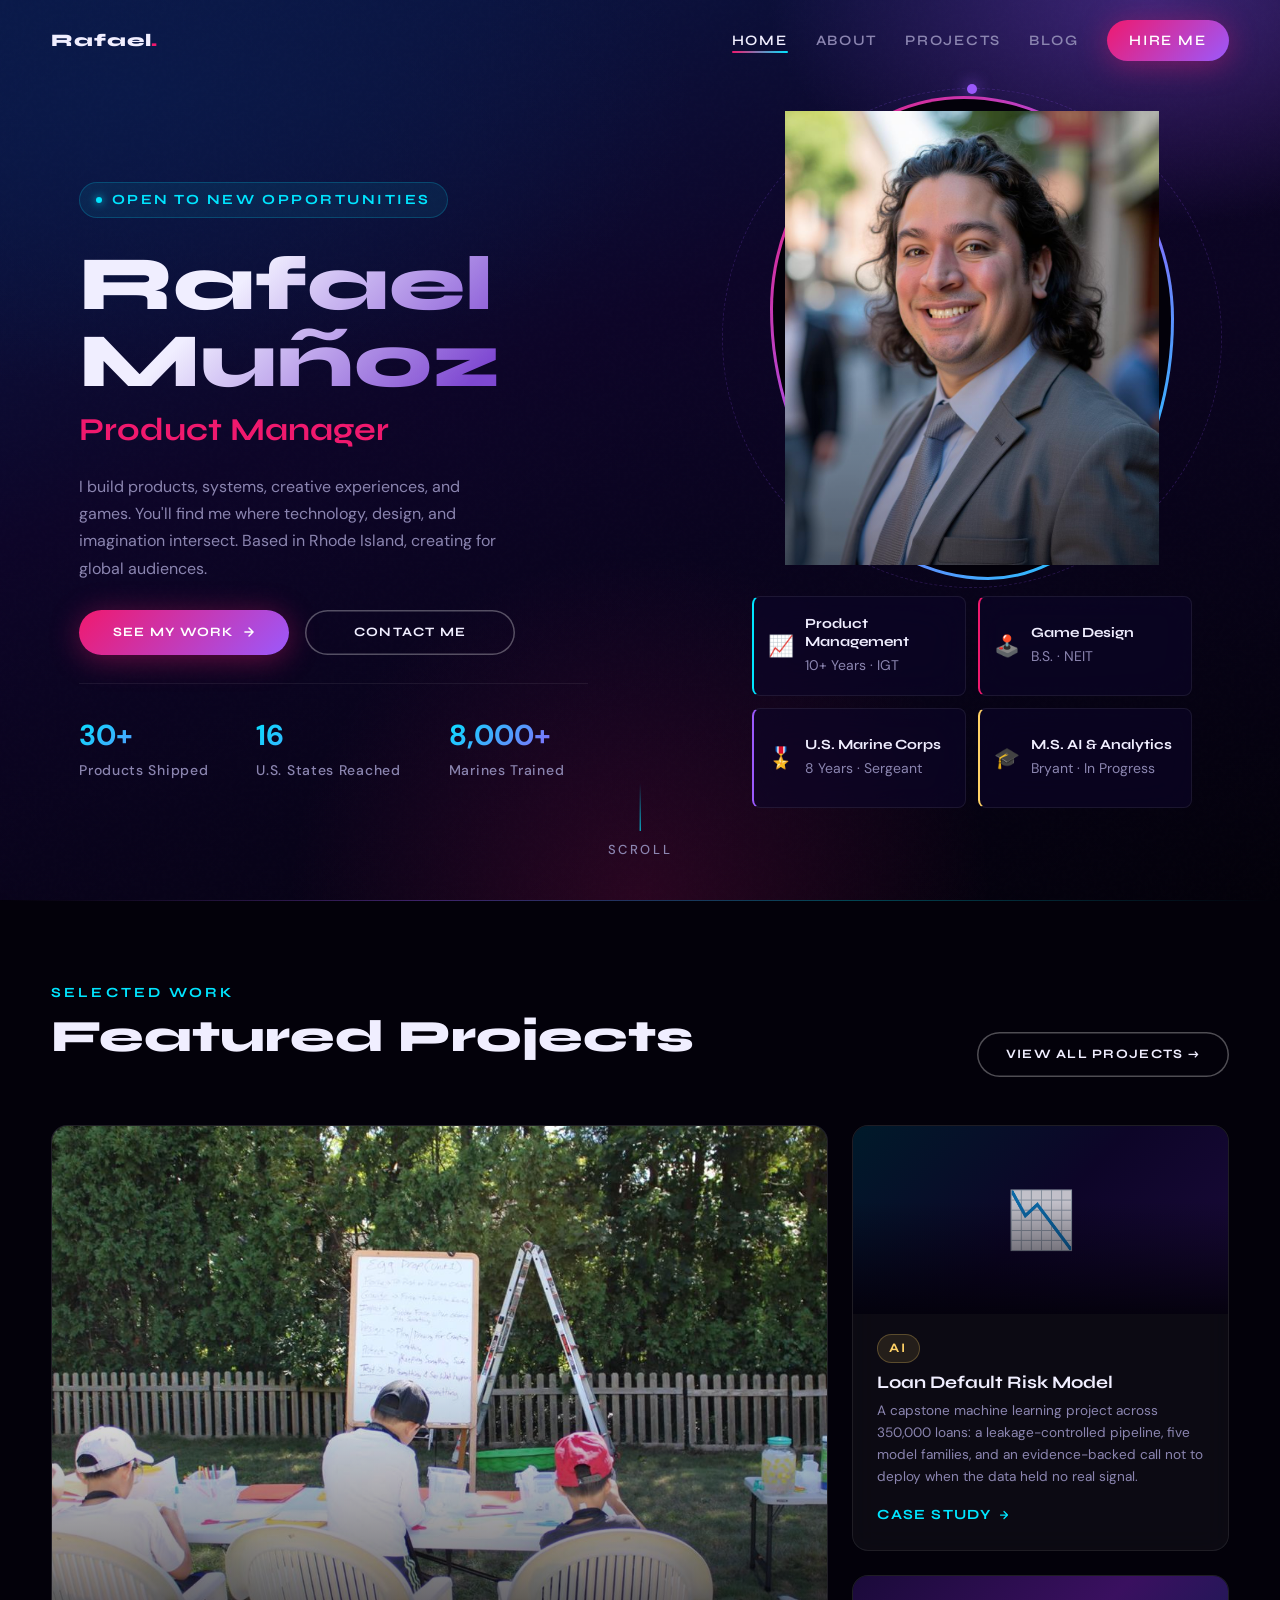
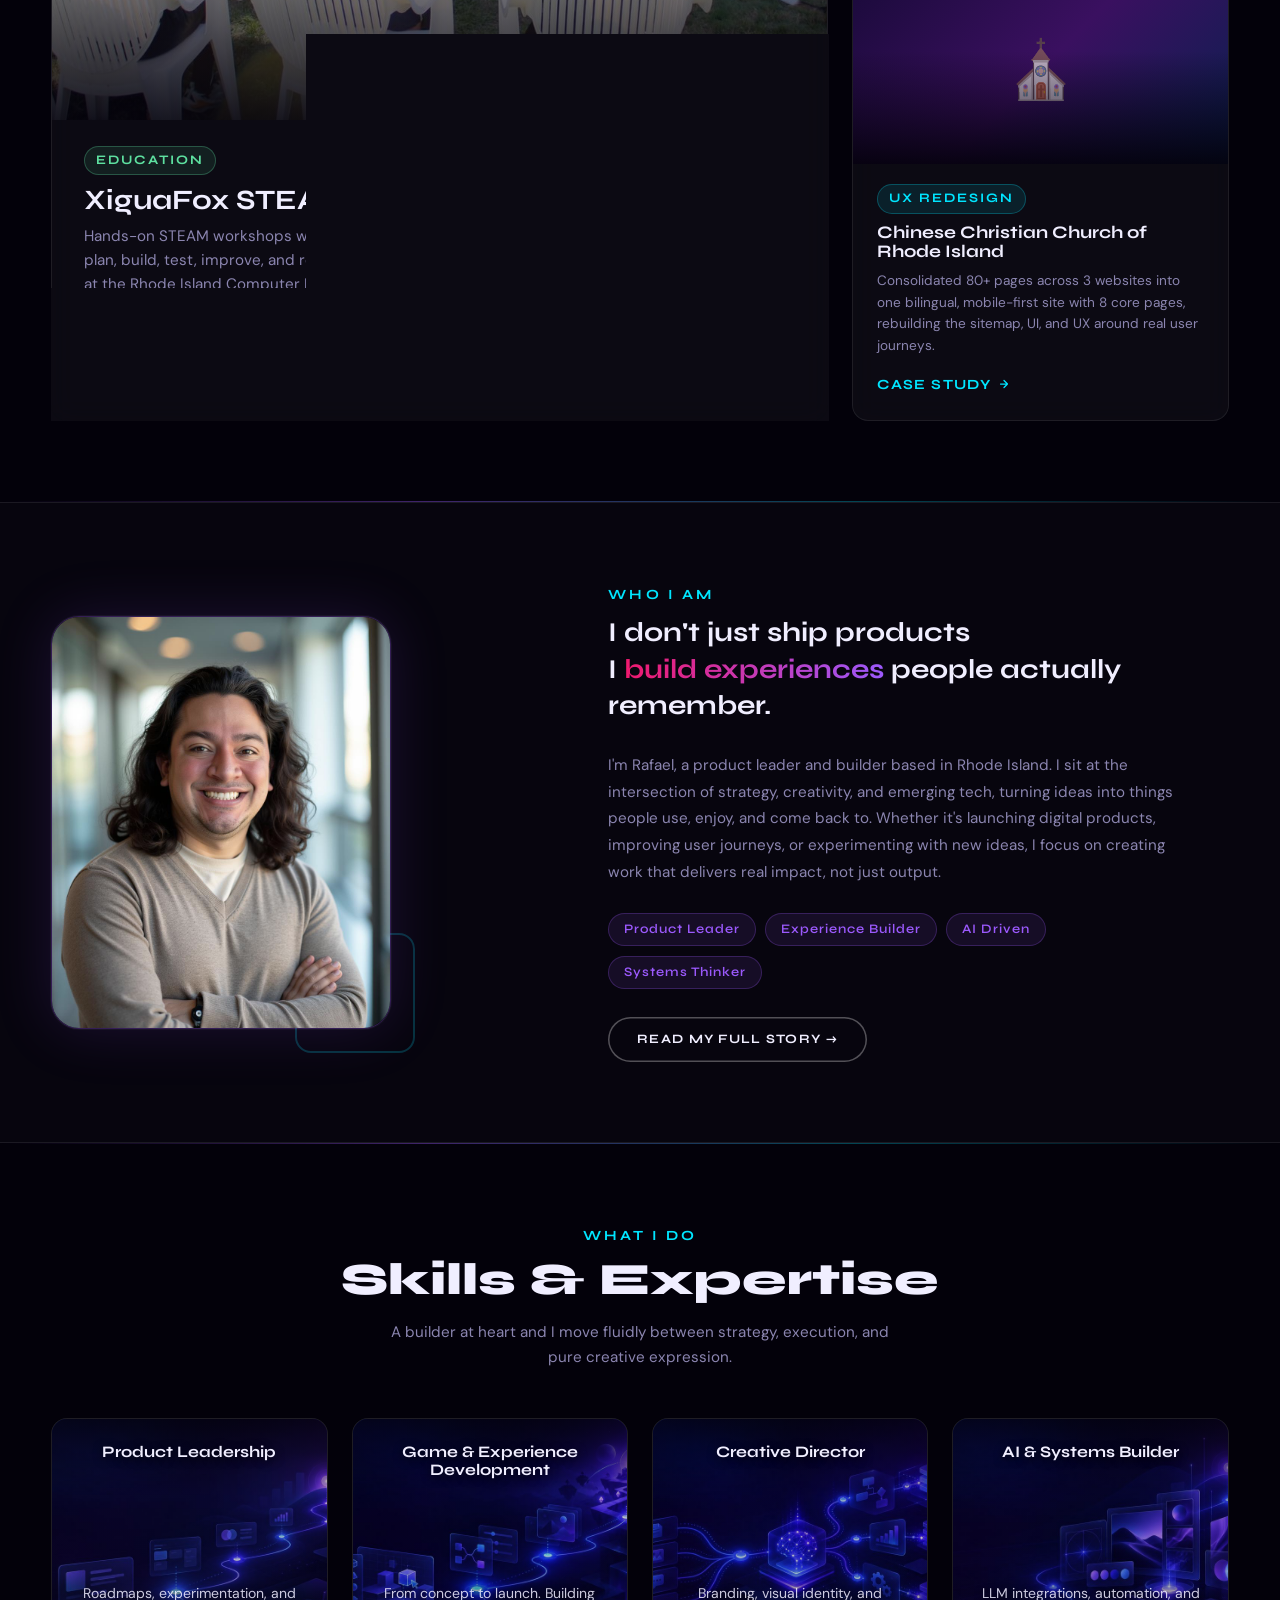
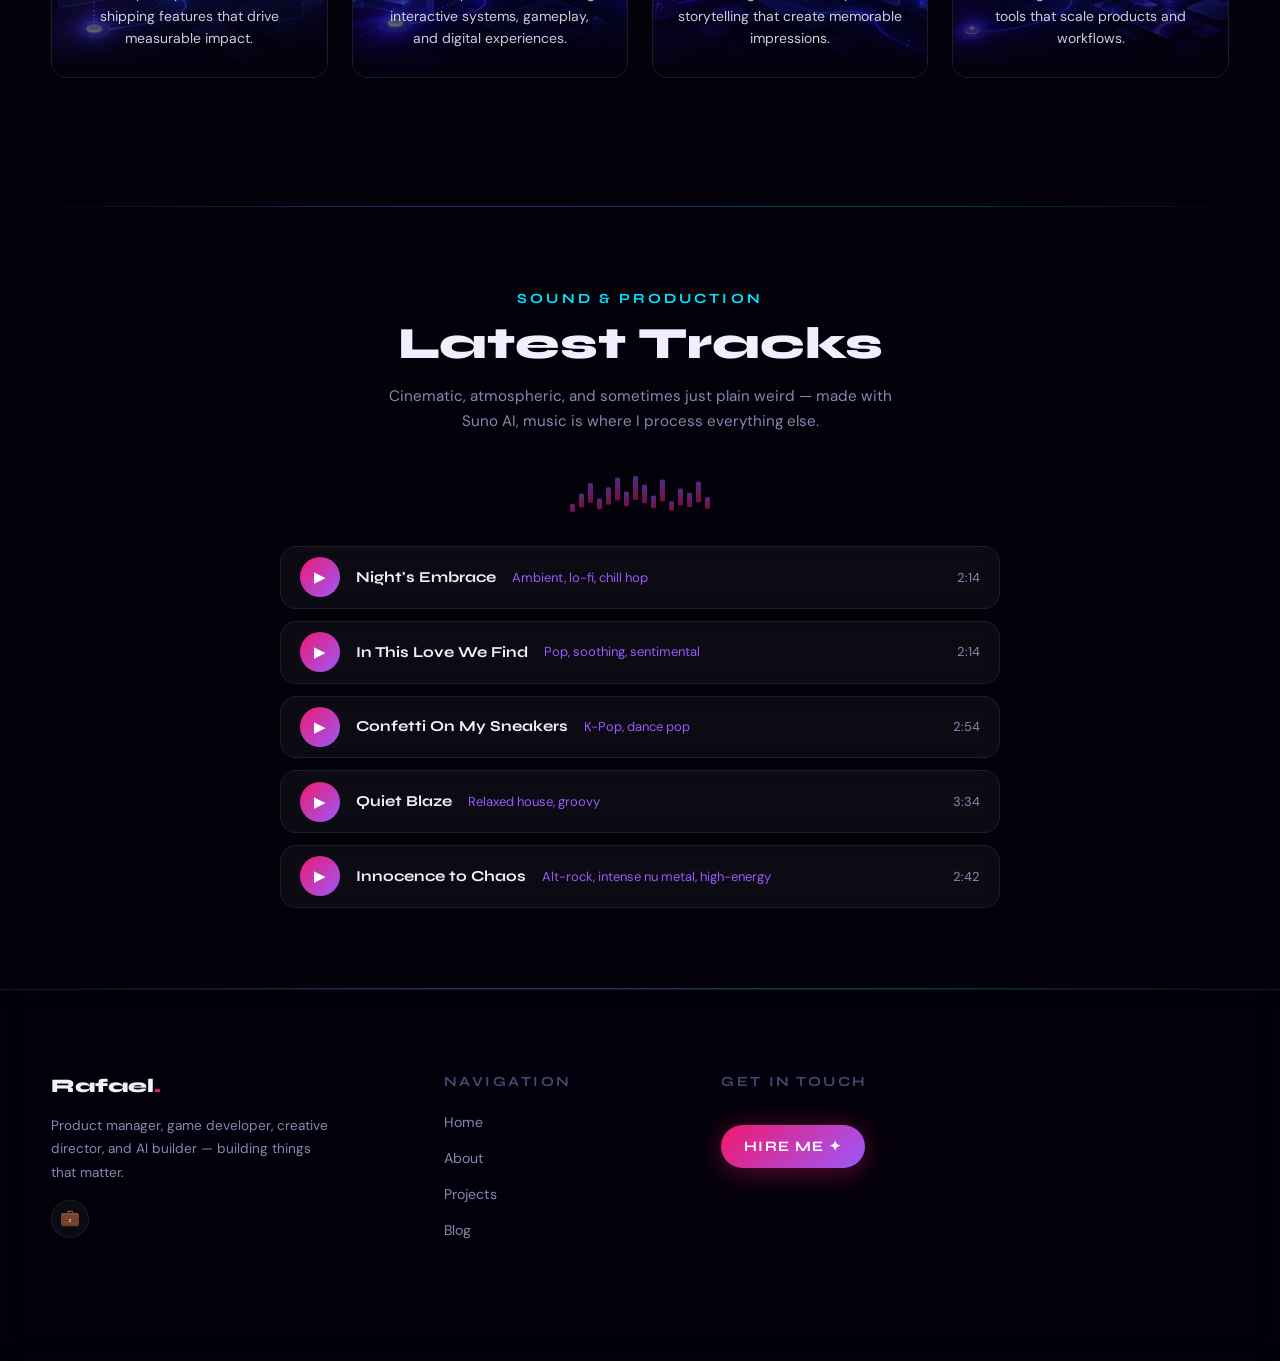
==== commit eb848899: "CCCRI: use the confirmed 80+ pages across 3 websites on Projects and homepage cards" ====
--- a/index.html
+++ b/index.html
@@ -330,7 +330,7 @@
         <div class="project-body">
           <span class="project-tag tag-apps">UX Redesign</span>
           <h3 class="project-title display">Chinese Christian Church of Rhode Island</h3>
-          <p class="project-desc">Turned a fragmented, confusing web presence into one bilingual, mobile-first site with 8 core pages, rebuilding the sitemap, UI, and UX around real user journeys.</p>
+          <p class="project-desc">Consolidated 80+ pages across 3 websites into one bilingual, mobile-first site with 8 core pages, rebuilding the sitemap, UI, and UX around real user journeys.</p>
           <a href="cccri.html" class="project-arrow">
             Case Study
             <svg width="12" height="12" viewBox="0 0 24 24" fill="none" stroke="currentColor" stroke-width="2.5" stroke-linecap="round" stroke-linejoin="round"><path d="M5 12h14M12 5l7 7-7 7"/></svg>
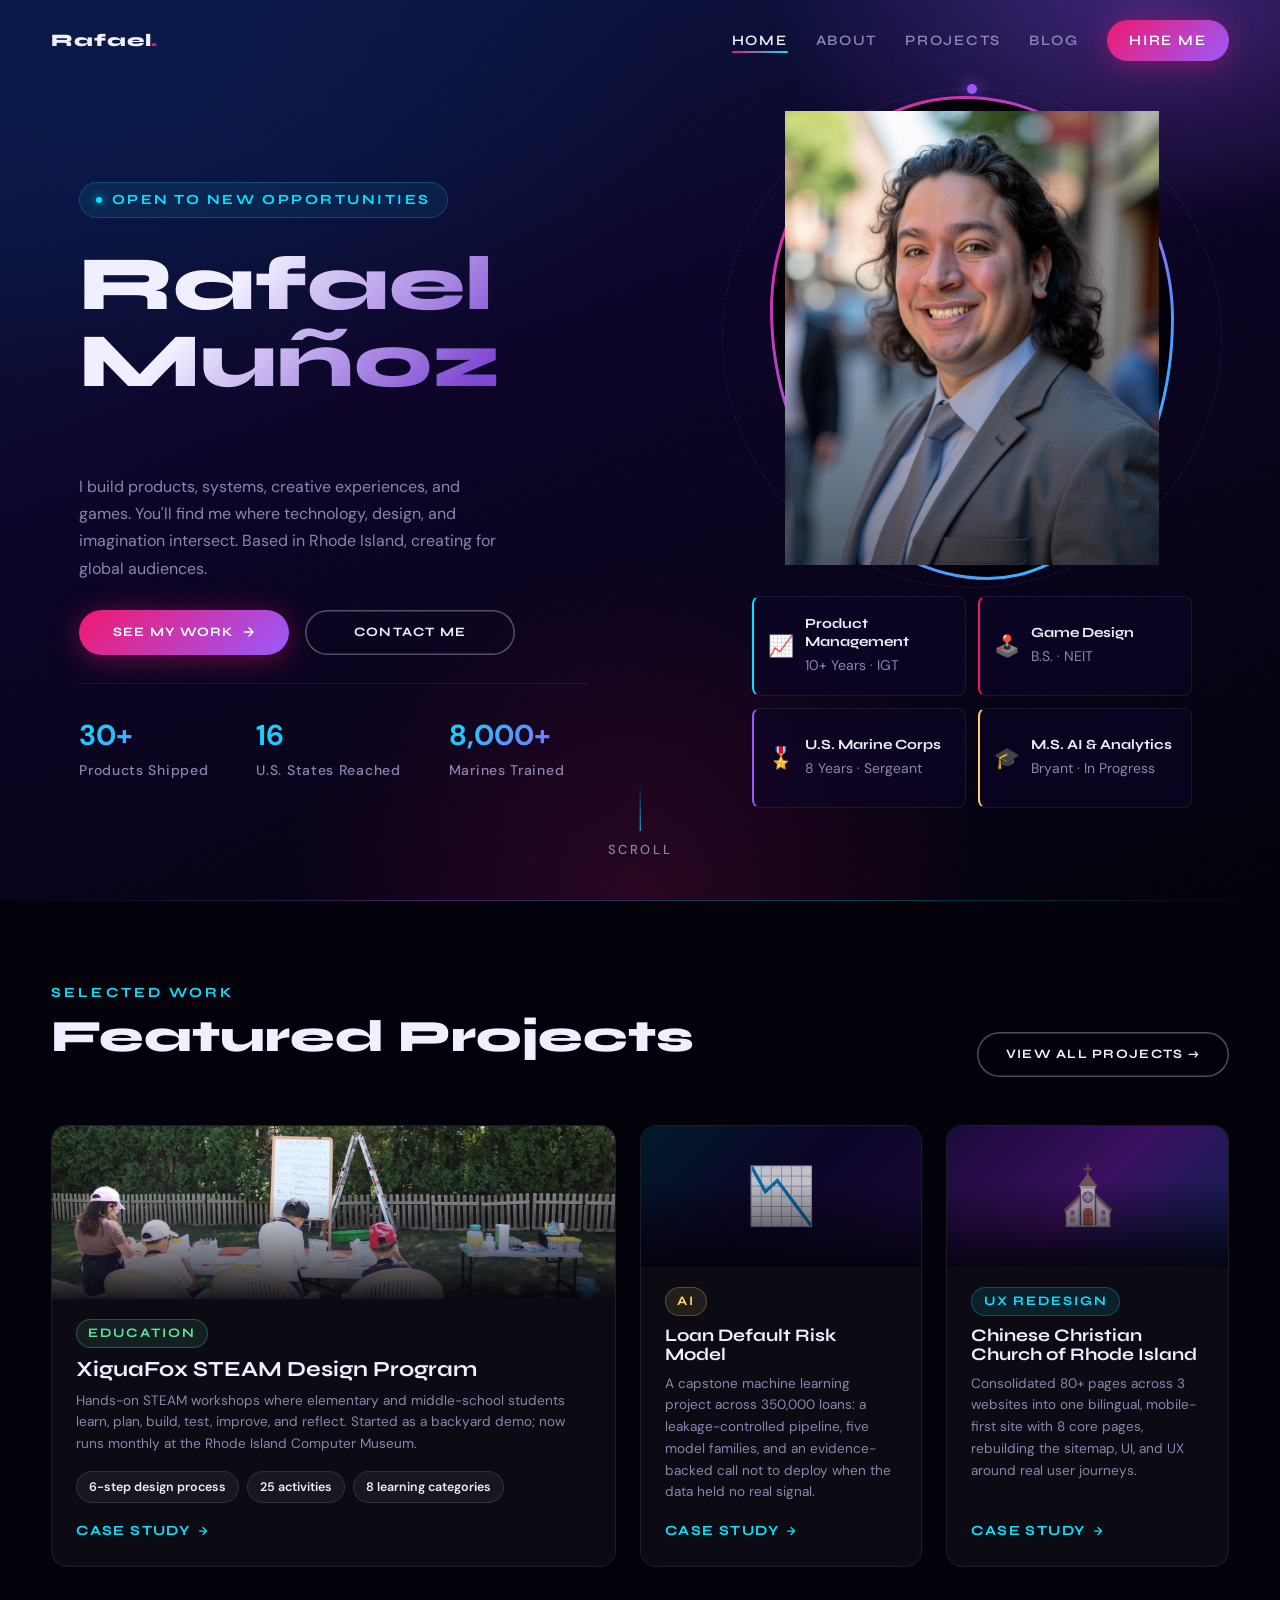
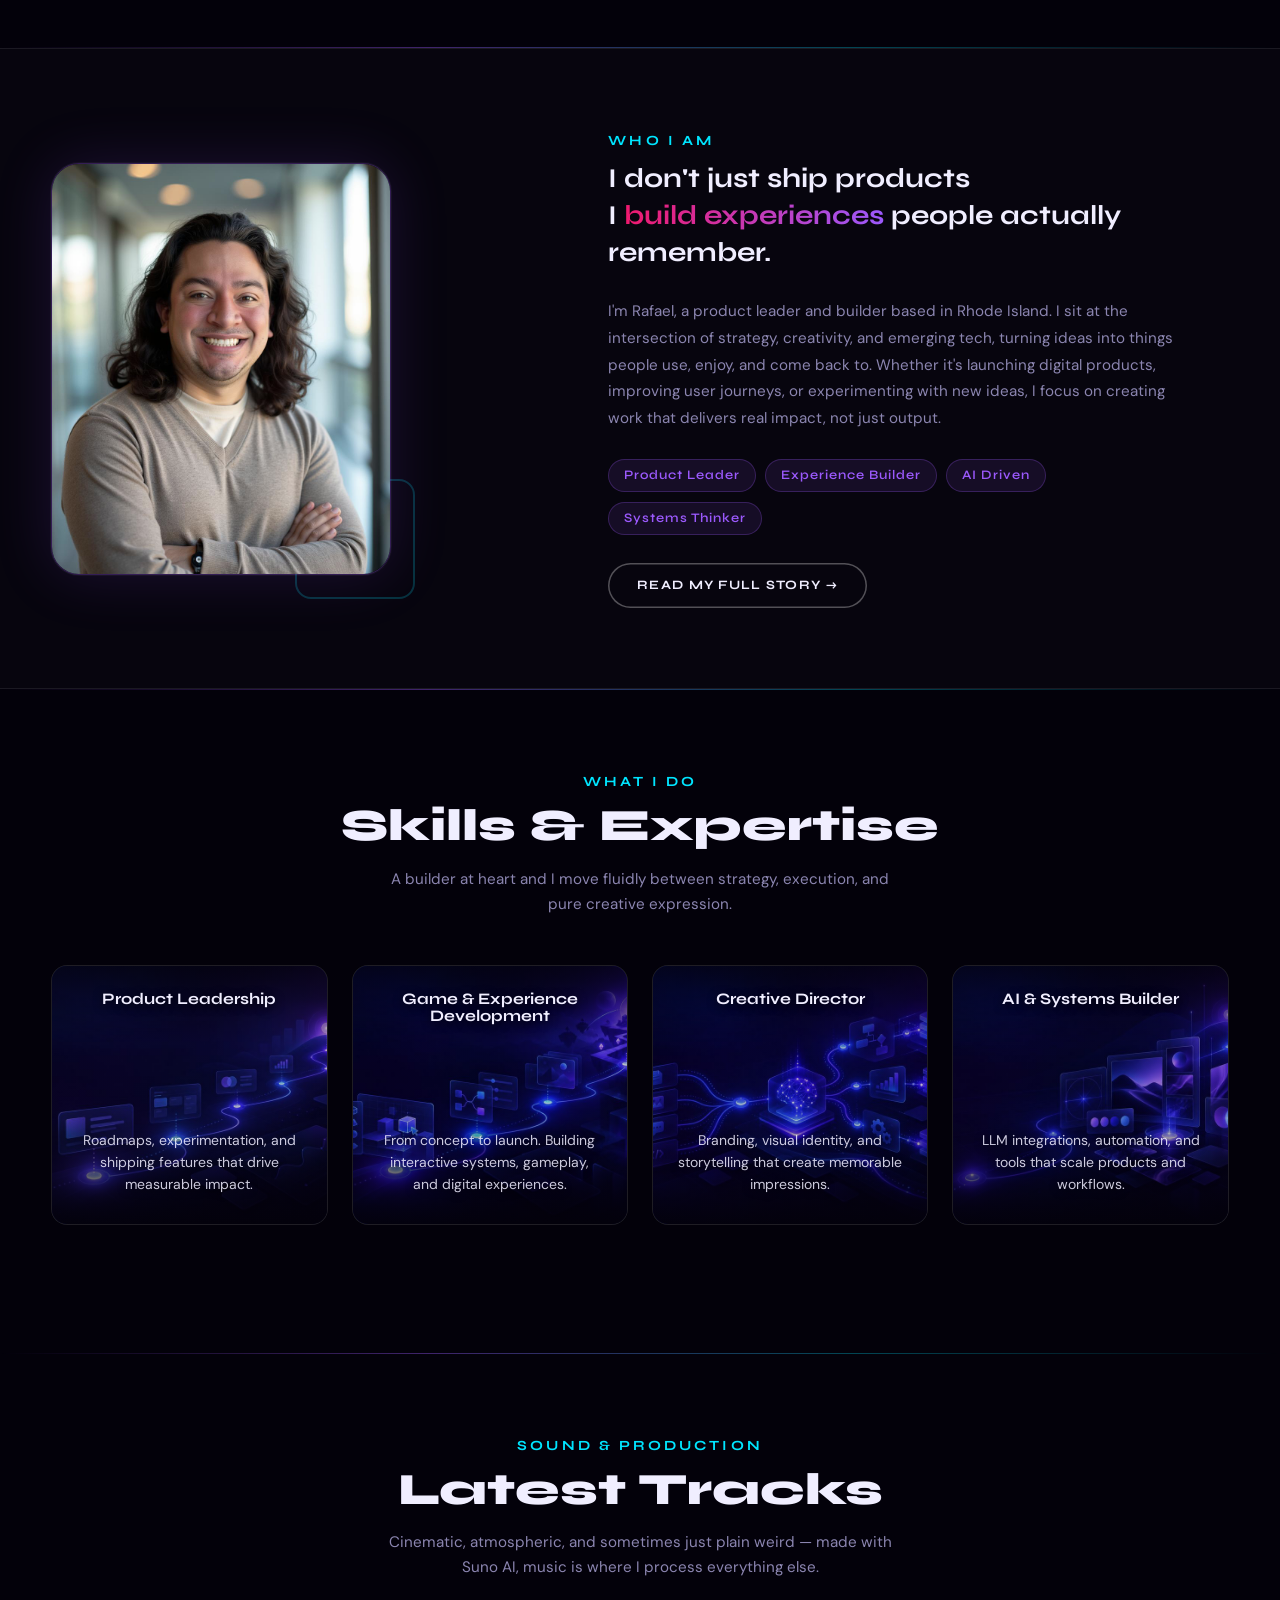
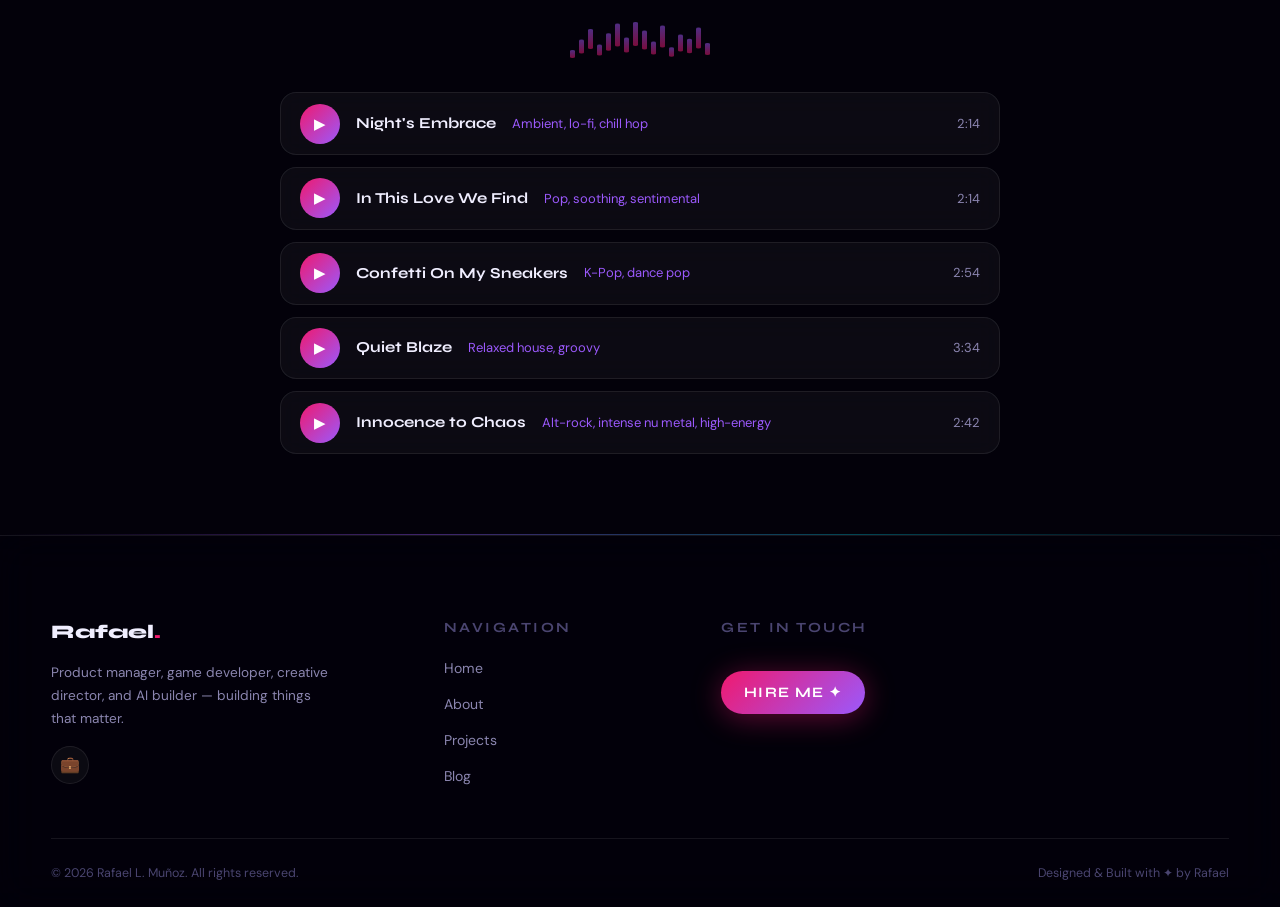
==== commit 57ffdb65: "Homepage: Featured Projects in one row, primary twice as wide and same height" ====
--- a/index.html
+++ b/index.html
@@ -281,11 +281,11 @@
       <a href="projects.html" class="btn btn-outline" data-reveal data-delay="2">View All Projects →</a>
     </div>
 
-    <!-- Hierarchy: one primary (featured) card — large, with a real
-         photo — on the left spanning two rows, and medium cards stacked
-         on the right. To change which project leads, move the
-         project-card--featured class + photo thumb to another card. -->
-    <div class="projects-grid">
+    <!-- Hierarchy: one row — the primary (featured) card, with a real
+         photo, is twice as wide as each medium card and the same height.
+         To change which project leads, move the project-card--featured
+         class + photo thumb to another card (keep it first). -->
+    <div class="projects-grid projects-grid--featured">
 
       <article class="project-card project-card--featured card" data-reveal>
         <div class="project-thumb project-thumb--photo">
@@ -297,7 +297,7 @@
           <h3 class="project-title display">XiguaFox STEAM Design Program</h3>
           <p class="project-desc">Hands-on STEAM workshops where elementary and middle-school students learn, plan, build, test, improve, and reflect. Started as a backyard demo; now runs monthly at the Rhode Island Computer Museum.</p>
           <ul class="project-highlights" aria-label="Program highlights">
-            <li>6-step design process</li><li>25 activities</li><li>8 learning categories</li><li>A journal for every student</li>
+            <li>6-step design process</li><li>25 activities</li><li>8 learning categories</li>
           </ul>
           <a href="steam-design-program.html" class="project-arrow">
             Case Study
--- a/styles.css
+++ b/styles.css
@@ -633,12 +633,9 @@
   box-shadow: 0 24px 60px rgba(0,0,0,0.5), 0 0 0 1px rgba(155,89,252,0.2);
 }
 
-/* Primary (featured) card: 2 columns wide and 2 rows tall, so the
-   medium cards stack beside it — a clear hierarchy of importance. */
-.project-card--featured {
-  grid-column: span 2;
-  grid-row: span 2;
-}
+/* Hierarchy in one row: the primary (featured) card is twice as wide
+   as each medium card, and all three share the same height. */
+.projects-grid--featured { grid-template-columns: minmax(0, 2fr) minmax(0, 1fr) minmax(0, 1fr); }
 
 .project-thumb {
   width: 100%;
@@ -652,11 +649,11 @@
   font-size: 4rem;
 }
 
-/* Featured thumb grows to fill the height of the two stacked cards. */
+/* Featured thumb fills whatever height the row leaves above its text. */
 .project-card--featured .project-thumb {
   aspect-ratio: auto;
   flex: 1 1 auto;
-  min-height: 300px;
+  min-height: 150px;
 }
 /* Medium cards get a shorter thumb so the column stays compact. */
 .projects-grid > .project-card:not(.project-card--featured) .project-thumb { aspect-ratio: 2 / 1; }
@@ -690,7 +687,7 @@
   align-items: flex-start;
 }
 .project-body .project-arrow { margin-top: auto; }
-.project-card--featured .project-body { flex: 0 0 auto; padding: 1.6rem 2rem 2rem; }
+.project-card--featured .project-body { flex: 0 0 auto; }
 
 /* Quick-fact chips on the featured card */
 .project-highlights {
@@ -698,7 +695,7 @@
   display: flex;
   flex-wrap: wrap;
   gap: 0.5rem;
-  margin: 0 0 1.25rem;
+  margin: 0 0 1rem;
 }
 .project-highlights li {
   font-size: 0.78rem;
@@ -741,8 +738,8 @@
   margin-bottom: 1rem;
 }
 
-.project-card--featured .project-title { font-size: clamp(1.4rem, 2.4vw, 1.75rem); }
-.project-card--featured .project-desc { font-size: 0.95rem; max-width: 62ch; }
+/* Sized so the featured title fits on one line at desktop width. */
+.project-card--featured .project-title { font-size: clamp(1.15rem, 1.8vw, 1.35rem); }
 
 .project-arrow {
   display: inline-flex;
@@ -1138,7 +1135,8 @@
 
   .projects-grid { grid-template-columns: 1fr 1fr; }
   /* Tablet: featured card runs full width on top, mediums sit side by side below. */
-  .project-card--featured { grid-column: 1 / -1; grid-row: auto; }
+  .projects-grid--featured { grid-template-columns: 1fr 1fr; }
+  .project-card--featured { grid-column: 1 / -1; }
   .project-card--featured .project-thumb { flex: none; min-height: 0; aspect-ratio: 21 / 9; }
 
   .skills-grid { grid-template-columns: repeat(2, 1fr); }
@@ -1160,7 +1158,7 @@
   .hero-credentials { max-width: calc(100% - 2rem); gap: 0.6rem; }
   .hero-cred-pill { min-height: 6.75rem; padding: 0.65rem 0.7rem; }
 
-  .projects-grid { grid-template-columns: 1fr; }
+  .projects-grid, .projects-grid--featured { grid-template-columns: 1fr; }
   .project-card--featured { grid-column: span 1; }
   .project-card--featured .project-thumb { aspect-ratio: 16 / 10; }
   .project-card--featured .project-body { padding: 1.25rem 1.5rem 1.5rem; }
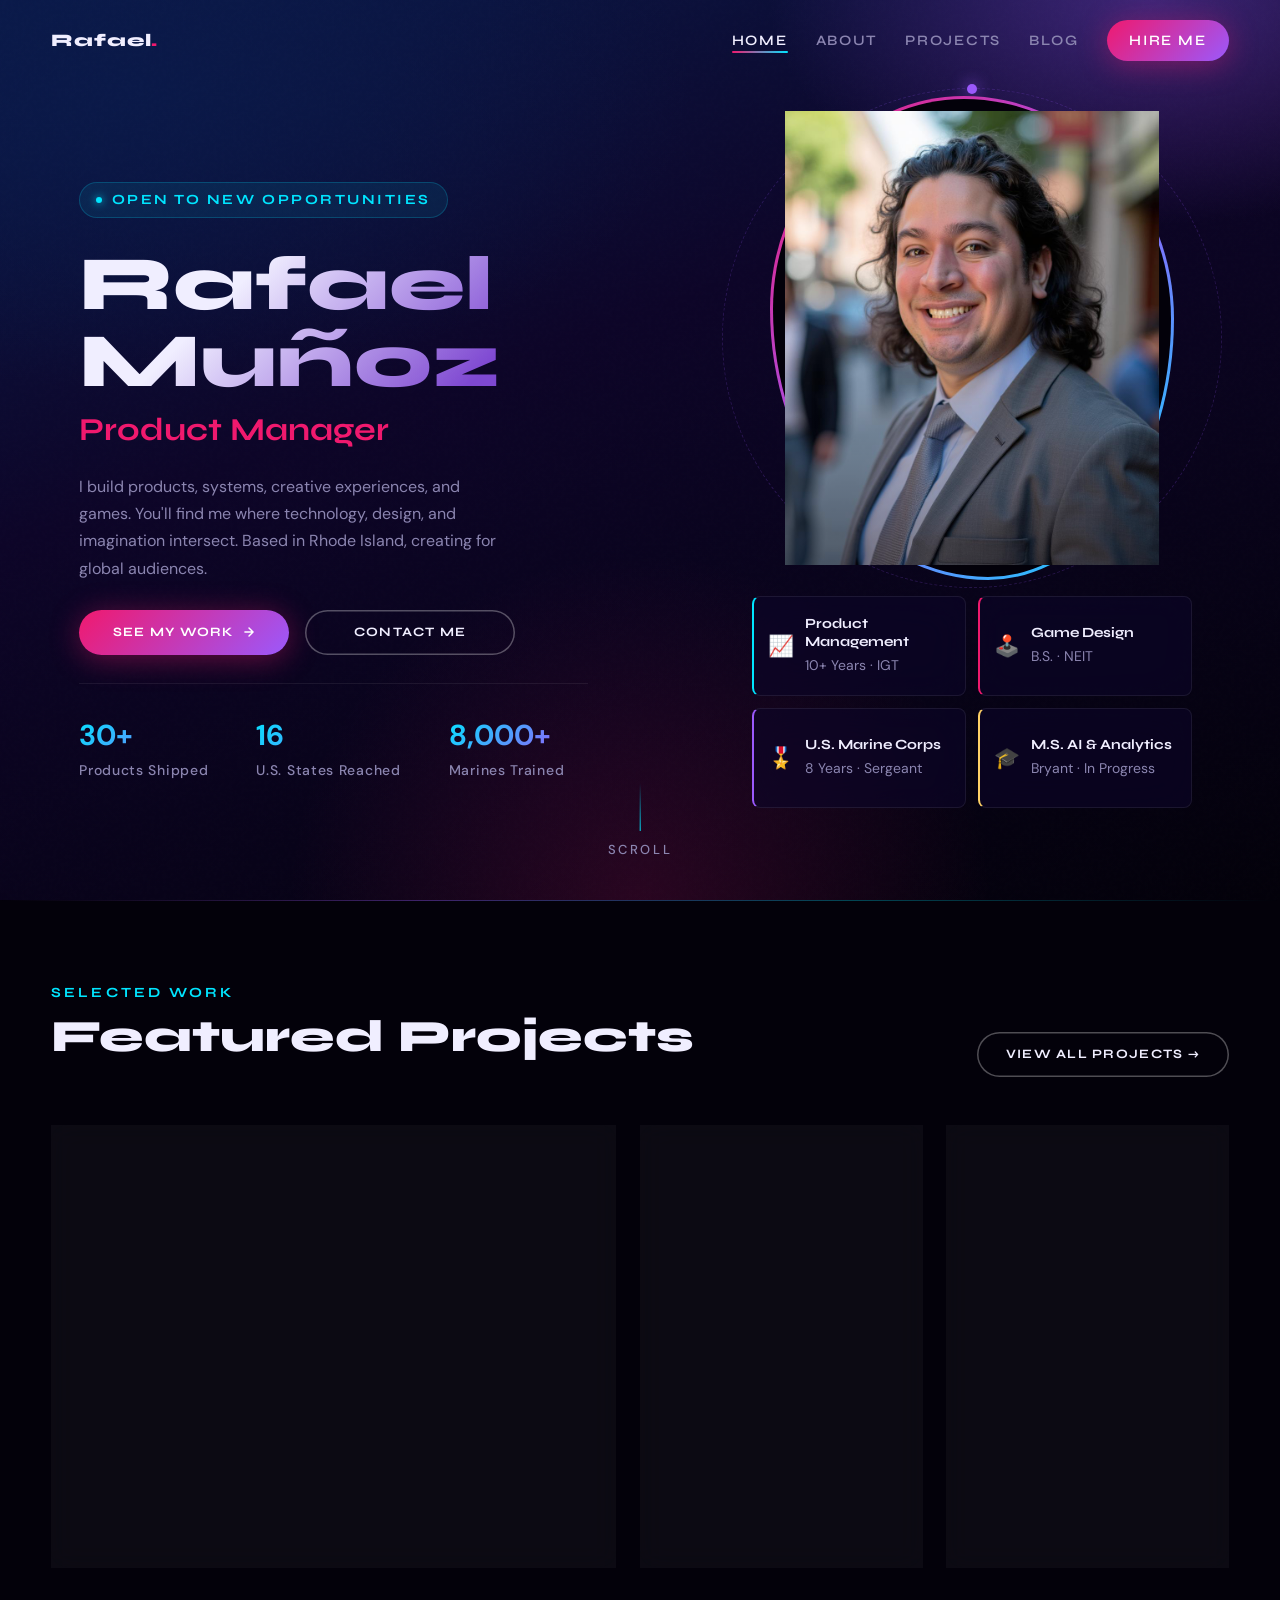
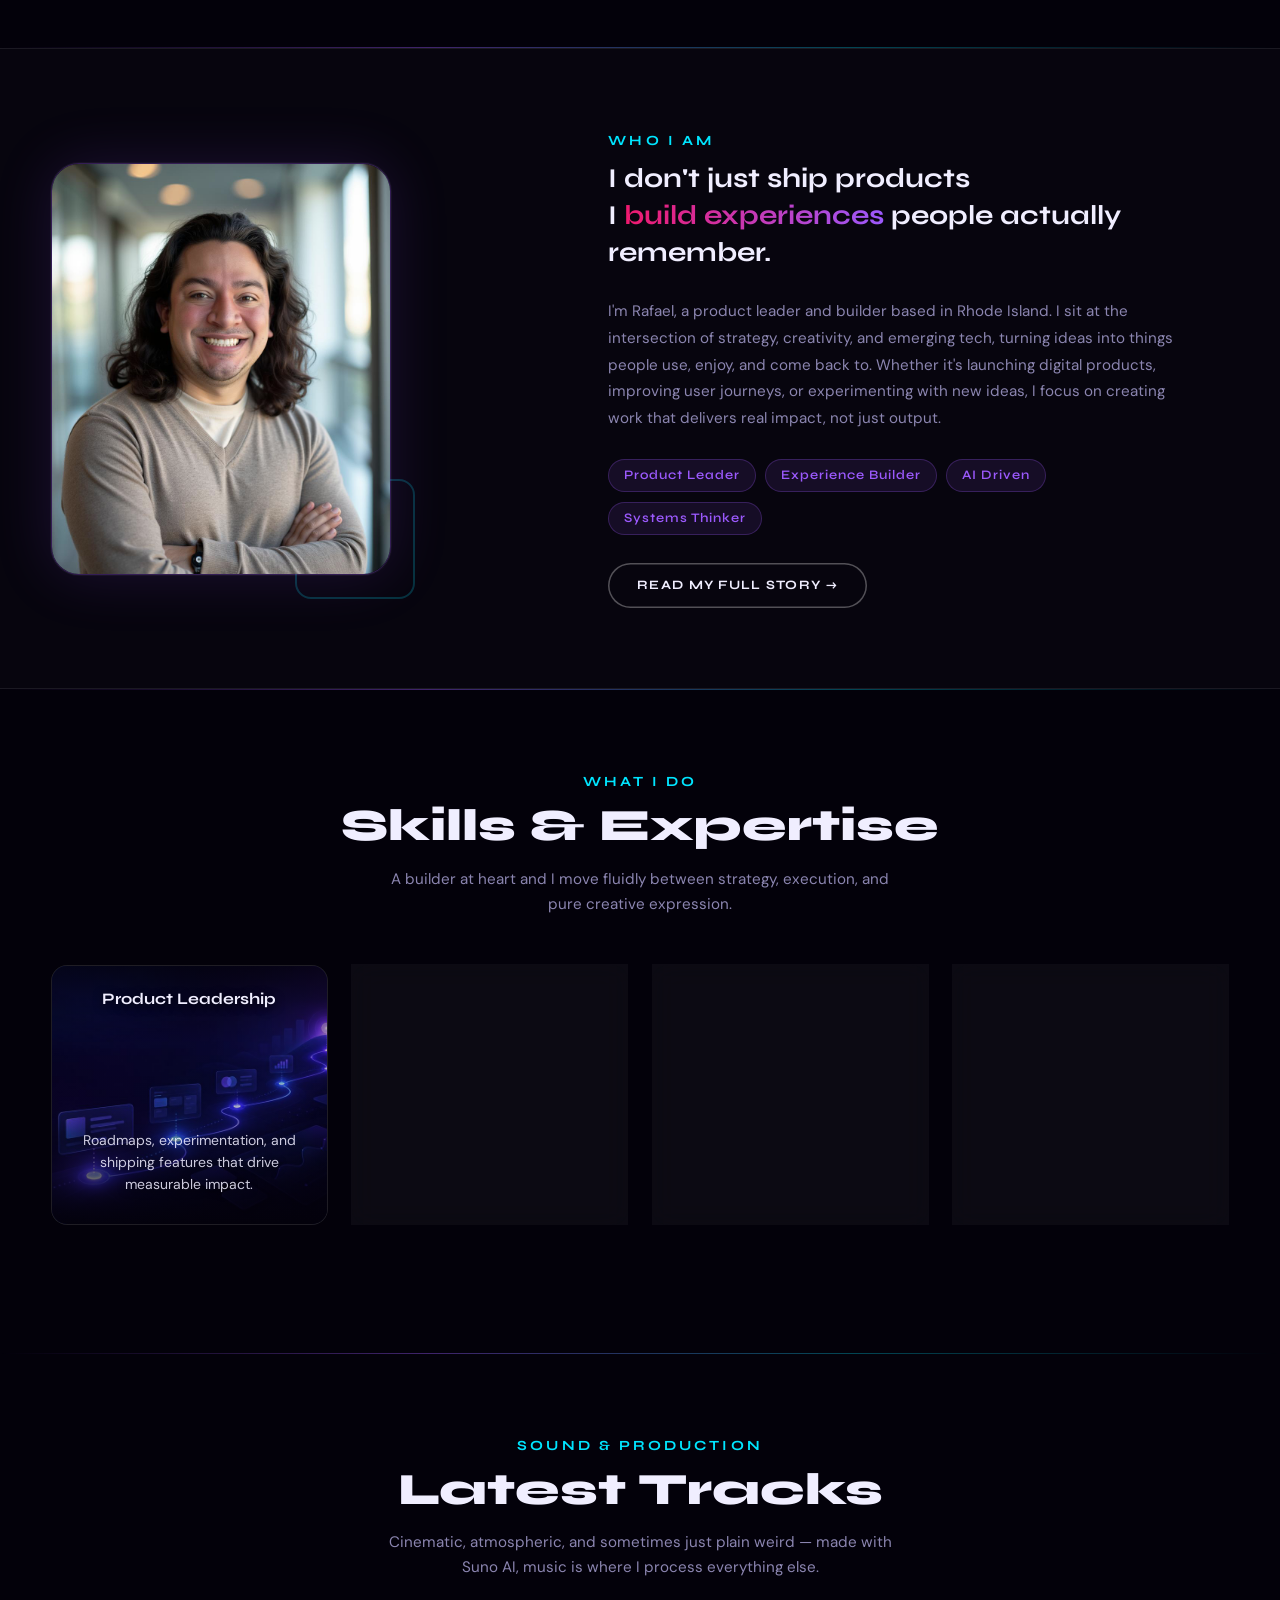
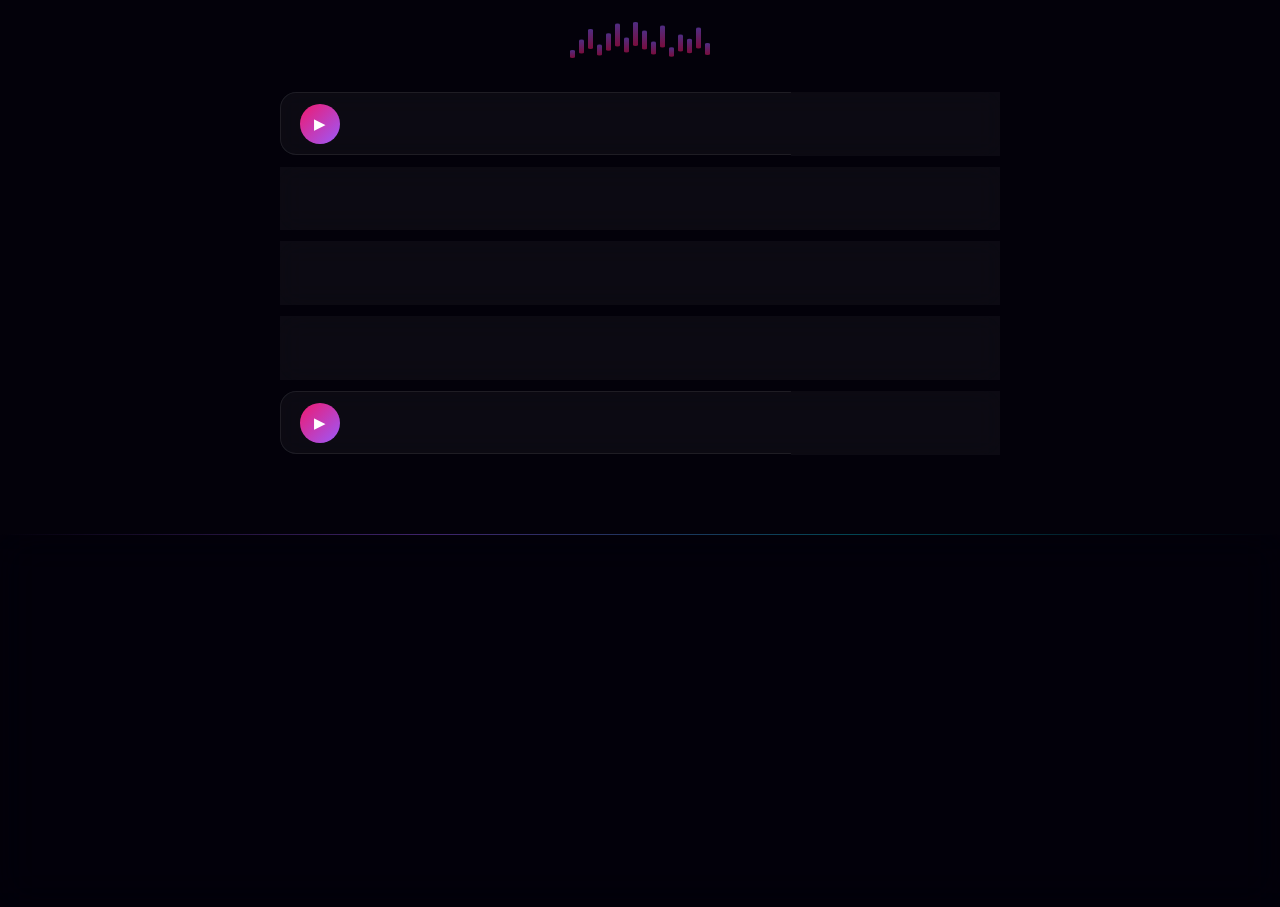
==== commit 1d3cb1e1: "All pages: version-tag styles.css and nav.js so browsers fetch updates immediately" ====
--- a/index.html
+++ b/index.html
@@ -8,7 +8,7 @@
 
   <link rel="preconnect" href="https://fonts.googleapis.com" />
   <link rel="preconnect" href="https://fonts.gstatic.com" crossorigin />
-  <link rel="stylesheet" href="styles.css" />
+  <link rel="stylesheet" href="styles.css?v=20261115" />
 
   <!-- Page-specific: scroll-cue animation (index only) -->
   <style>
@@ -529,7 +529,7 @@
 <div id="site-footer"></div>
 
 
-<script src="nav.js"></script>
+<script src="nav.js?v=20261115"></script>
 <script>
   /* ── Music player — one <audio preload="metadata"> per row so each
      track's real length shows immediately on load (it's static, no
